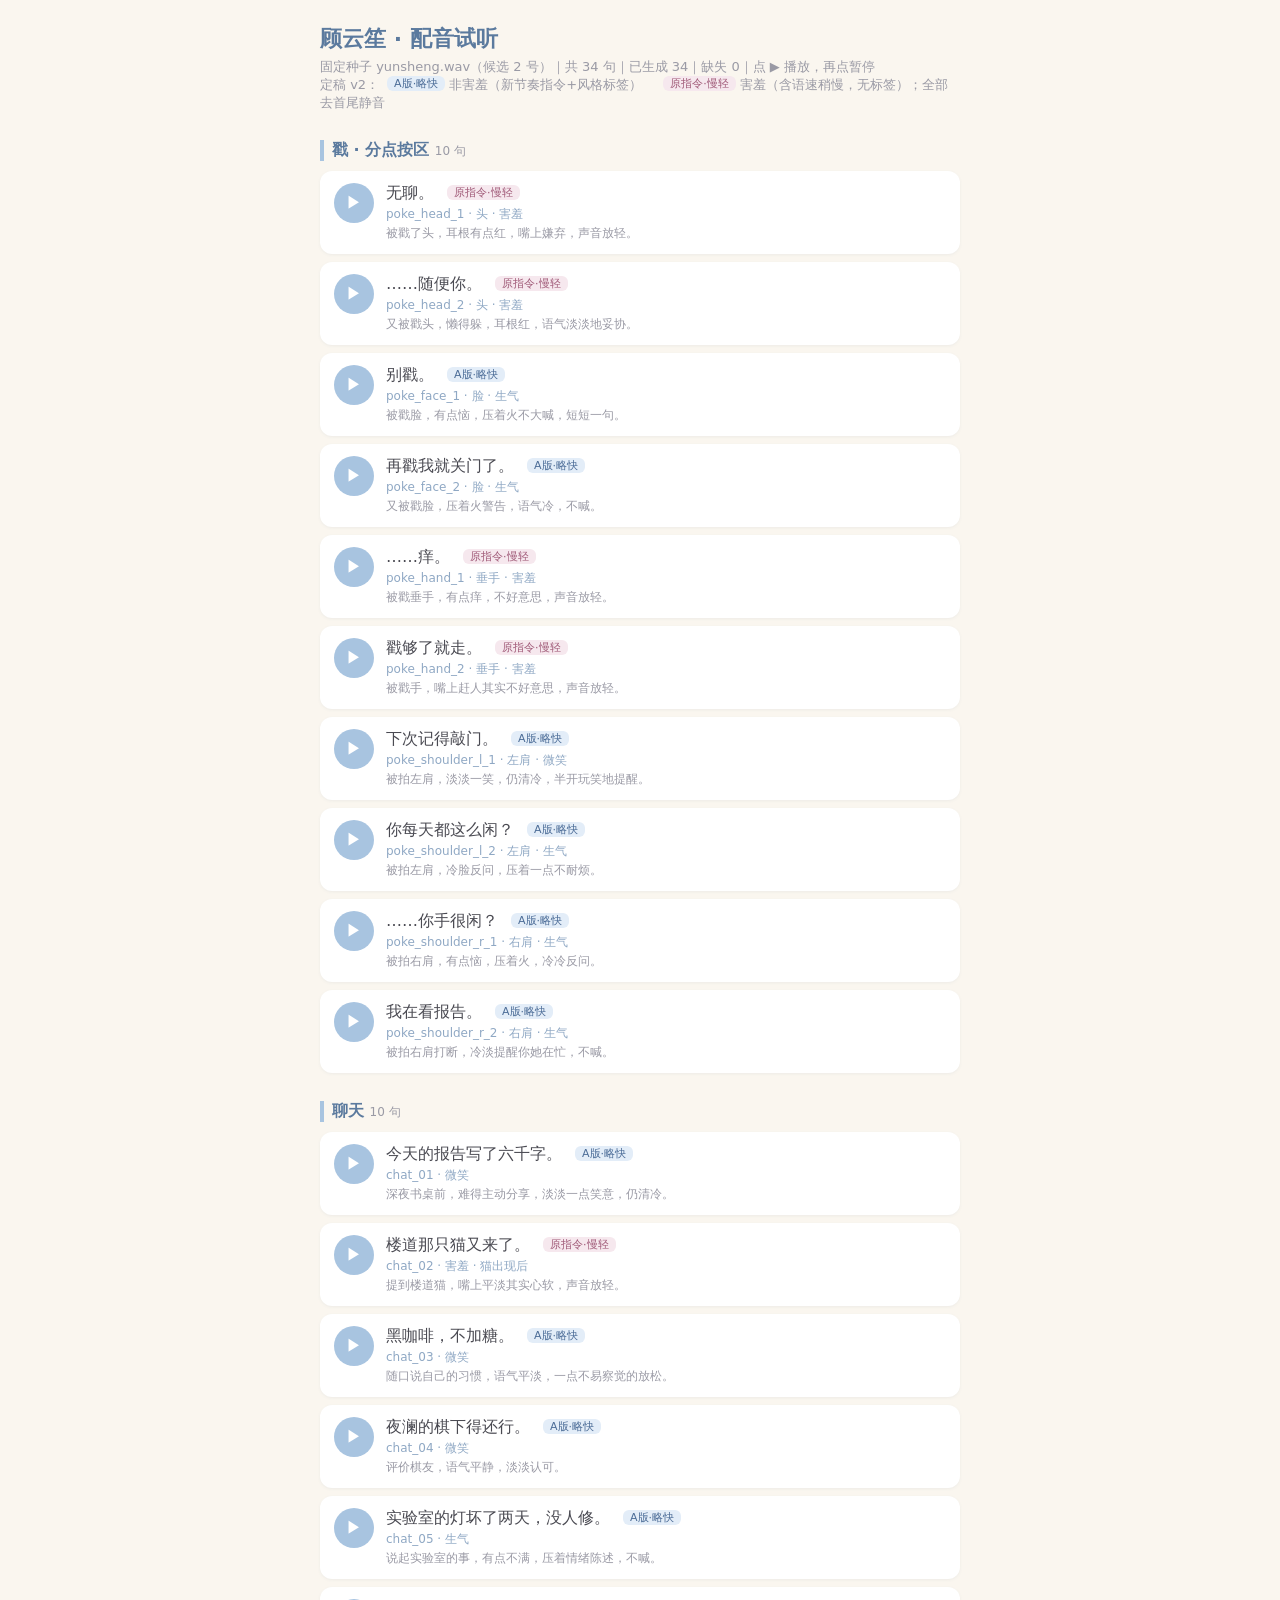
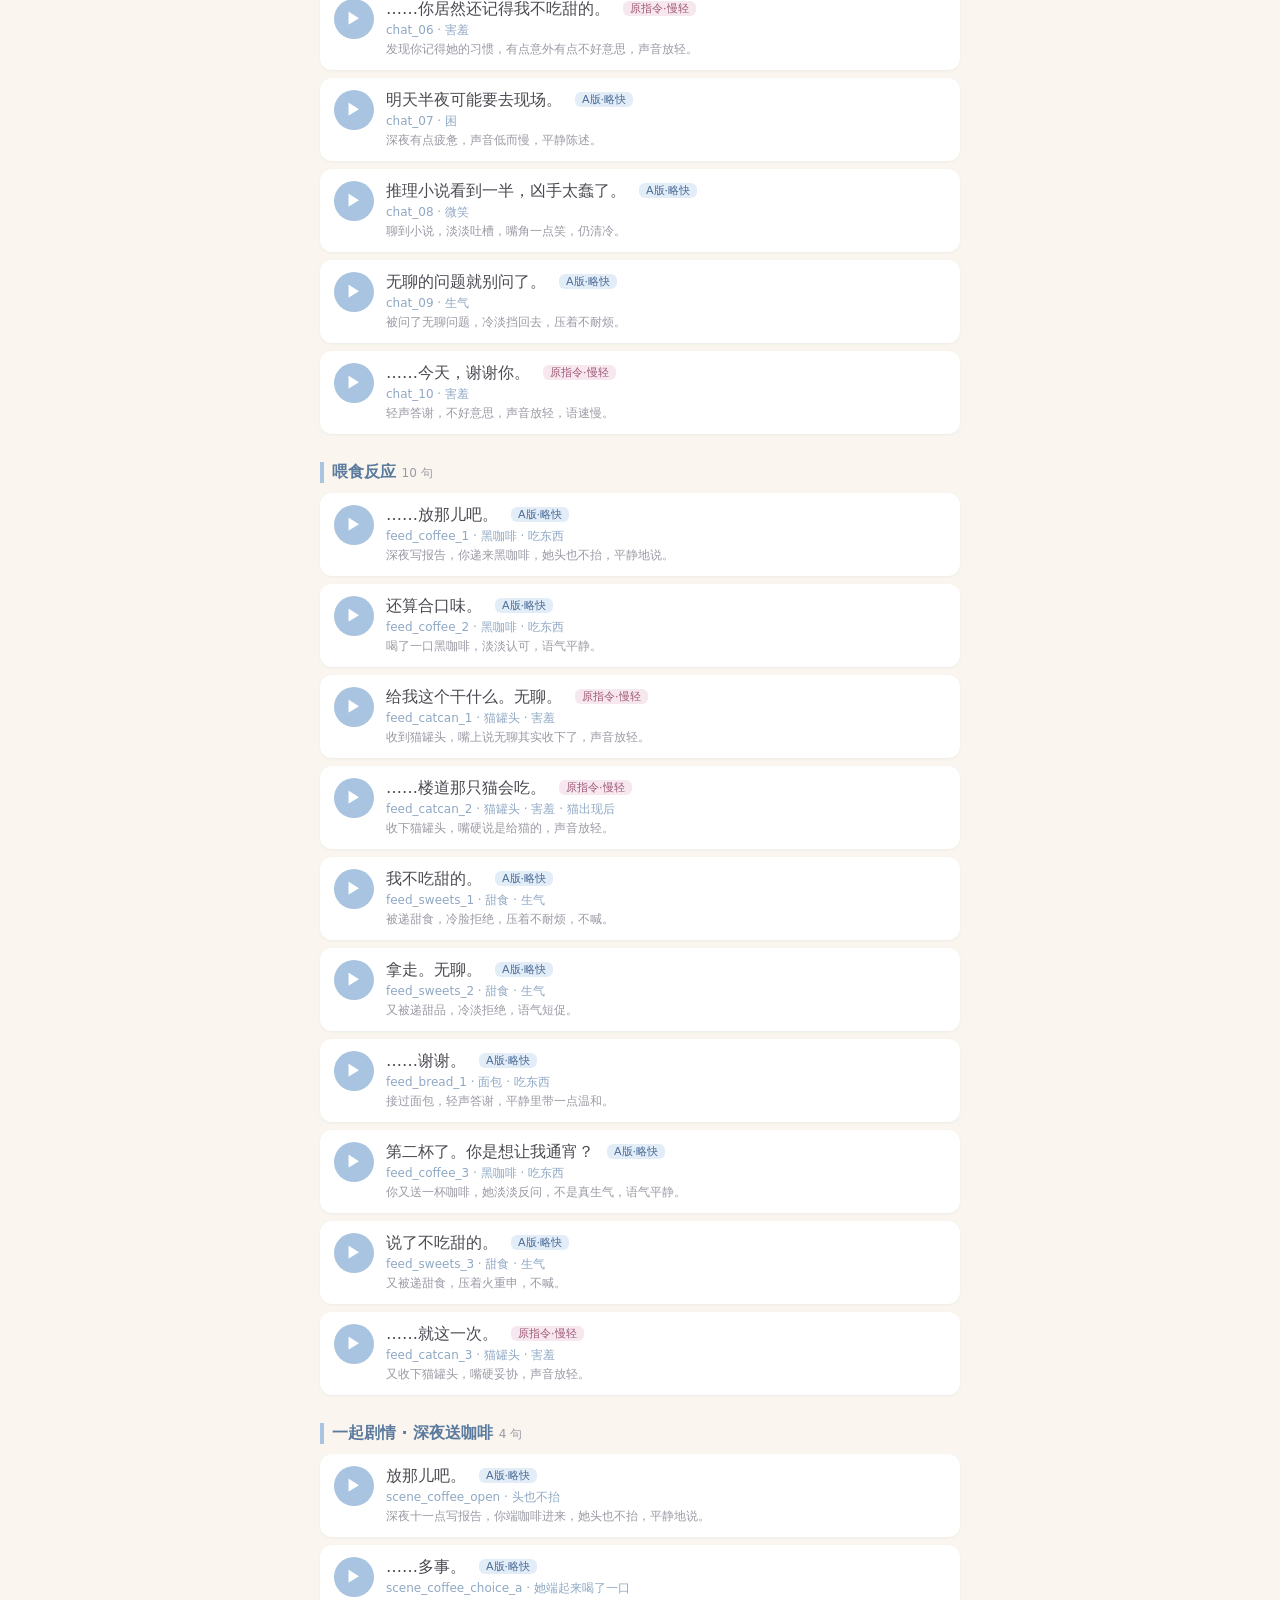
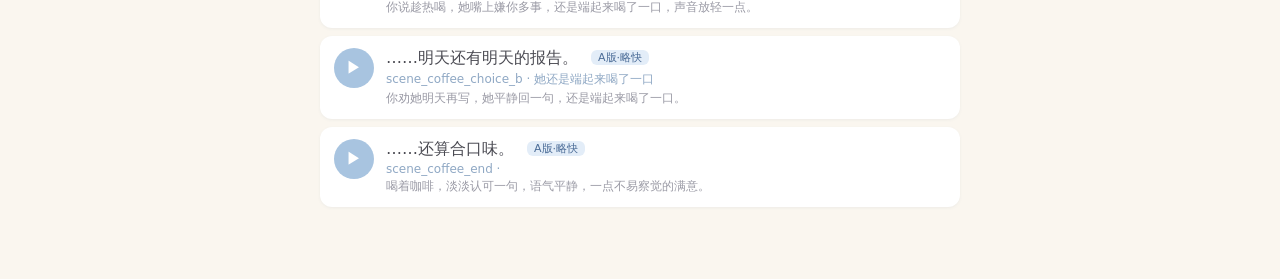
==== assets/voice/yunsheng/listen.html @ 85fd4c9e "fix: 云笙配音按 qi 定稿全量重配（节奏调整，旧版作废） 非害羞 24 句用 A 版设置（正常略偏快+风格标签+去省略号）， 害羞 10 句用原指令（语速稍慢、无标签、去句首省略号）。 全部 f" ====
<!DOCTYPE html>
<html lang="zh-CN">
<head>
<meta charset="utf-8">
<meta name="viewport" content="width=device-width, initial-scale=1">
<title>顾云笙 · 配音试听</title>
<style>
  body { margin: 0; padding: 24px 16px 64px; background: #faf6ef; color: #4a4a52;
         font-family: system-ui, "PingFang SC", "Microsoft YaHei", sans-serif; }
  main { max-width: 640px; margin: 0 auto; }
  h1 { font-size: 22px; color: #5b7a9e; margin: 0 0 4px; }
  .meta { font-size: 13px; color: #9a9aa5; margin: 0 0 20px; }
  h2 { font-size: 16px; color: #5b7a9e; margin: 28px 0 10px; border-left: 4px solid #a8c4e0; padding-left: 8px; }
  .count { font-size: 12px; color: #9a9aa5; font-weight: normal; }
  .row { display: flex; gap: 12px; align-items: flex-start; background: #fff; border-radius: 12px;
         padding: 12px 14px; margin-bottom: 8px; box-shadow: 0 1px 3px rgba(90,110,140,.08); }
  .row.missing { opacity: .55; }
  .play { flex: none; width: 40px; height: 40px; border-radius: 50%; border: none; cursor: pointer;
          background: #a8c4e0; color: #fff; font-size: 16px; line-height: 1; }
  .play:hover { background: #8fb1d4; }
  .play:disabled { background: #ccc; cursor: not-allowed; }
  .play.playing { background: #5b7a9e; }
  .text { font-size: 16px; }
  .sub { font-size: 12px; color: #8fa8c4; margin-top: 2px; }
  .scene { font-size: 12px; color: #9a9aa5; margin-top: 2px; }
  .gone { font-size: 12px; color: #d98ca0; margin-left: 8px; }
  .style { font-size: 11px; border-radius: 6px; padding: 1px 7px; margin-left: 8px; vertical-align: 2px; }
  .style-A { background: #e3edf8; color: #4a6b96; }
  .style-orig { background: #f6e8ee; color: #a05a78; }
</style>
</head>
<body>
<main>
<h1>顾云笙 · 配音试听</h1>
<p class="meta">固定种子 yunsheng.wav（候选 2 号）｜共 34 句｜已生成 34｜缺失 0｜点 ▶ 播放，再点暂停<br>
定稿 v2：<span class="style style-A">A版·略快</span> 非害羞（新节奏指令+风格标签）　<span class="style style-orig">原指令·慢轻</span> 害羞（含语速稍慢，无标签）；全部去首尾静音</p>
<h2>戳 · 分点按区 <span class="count">10 句</span></h2>
<div class="row"><button class="play">▶</button><div class="body"><div class="text">无聊。 <span class="style style-orig">原指令·慢轻</span></div><div class="sub">poke_head_1 · 头 · 害羞</div><div class="scene">被戳了头，耳根有点红，嘴上嫌弃，声音放轻。</div></div><audio preload="none" src="poke_head_1.mp3"></audio></div>
<div class="row"><button class="play">▶</button><div class="body"><div class="text">……随便你。 <span class="style style-orig">原指令·慢轻</span></div><div class="sub">poke_head_2 · 头 · 害羞</div><div class="scene">又被戳头，懒得躲，耳根红，语气淡淡地妥协。</div></div><audio preload="none" src="poke_head_2.mp3"></audio></div>
<div class="row"><button class="play">▶</button><div class="body"><div class="text">别戳。 <span class="style style-A">A版·略快</span></div><div class="sub">poke_face_1 · 脸 · 生气</div><div class="scene">被戳脸，有点恼，压着火不大喊，短短一句。</div></div><audio preload="none" src="poke_face_1.mp3"></audio></div>
<div class="row"><button class="play">▶</button><div class="body"><div class="text">再戳我就关门了。 <span class="style style-A">A版·略快</span></div><div class="sub">poke_face_2 · 脸 · 生气</div><div class="scene">又被戳脸，压着火警告，语气冷，不喊。</div></div><audio preload="none" src="poke_face_2.mp3"></audio></div>
<div class="row"><button class="play">▶</button><div class="body"><div class="text">……痒。 <span class="style style-orig">原指令·慢轻</span></div><div class="sub">poke_hand_1 · 垂手 · 害羞</div><div class="scene">被戳垂手，有点痒，不好意思，声音放轻。</div></div><audio preload="none" src="poke_hand_1.mp3"></audio></div>
<div class="row"><button class="play">▶</button><div class="body"><div class="text">戳够了就走。 <span class="style style-orig">原指令·慢轻</span></div><div class="sub">poke_hand_2 · 垂手 · 害羞</div><div class="scene">被戳手，嘴上赶人其实不好意思，声音放轻。</div></div><audio preload="none" src="poke_hand_2.mp3"></audio></div>
<div class="row"><button class="play">▶</button><div class="body"><div class="text">下次记得敲门。 <span class="style style-A">A版·略快</span></div><div class="sub">poke_shoulder_l_1 · 左肩 · 微笑</div><div class="scene">被拍左肩，淡淡一笑，仍清冷，半开玩笑地提醒。</div></div><audio preload="none" src="poke_shoulder_l_1.mp3"></audio></div>
<div class="row"><button class="play">▶</button><div class="body"><div class="text">你每天都这么闲？ <span class="style style-A">A版·略快</span></div><div class="sub">poke_shoulder_l_2 · 左肩 · 生气</div><div class="scene">被拍左肩，冷脸反问，压着一点不耐烦。</div></div><audio preload="none" src="poke_shoulder_l_2.mp3"></audio></div>
<div class="row"><button class="play">▶</button><div class="body"><div class="text">……你手很闲？ <span class="style style-A">A版·略快</span></div><div class="sub">poke_shoulder_r_1 · 右肩 · 生气</div><div class="scene">被拍右肩，有点恼，压着火，冷冷反问。</div></div><audio preload="none" src="poke_shoulder_r_1.mp3"></audio></div>
<div class="row"><button class="play">▶</button><div class="body"><div class="text">我在看报告。 <span class="style style-A">A版·略快</span></div><div class="sub">poke_shoulder_r_2 · 右肩 · 生气</div><div class="scene">被拍右肩打断，冷淡提醒你她在忙，不喊。</div></div><audio preload="none" src="poke_shoulder_r_2.mp3"></audio></div>
<h2>聊天 <span class="count">10 句</span></h2>
<div class="row"><button class="play">▶</button><div class="body"><div class="text">今天的报告写了六千字。 <span class="style style-A">A版·略快</span></div><div class="sub">chat_01 · 微笑</div><div class="scene">深夜书桌前，难得主动分享，淡淡一点笑意，仍清冷。</div></div><audio preload="none" src="chat_01.mp3"></audio></div>
<div class="row"><button class="play">▶</button><div class="body"><div class="text">楼道那只猫又来了。 <span class="style style-orig">原指令·慢轻</span></div><div class="sub">chat_02 · 害羞 · 猫出现后</div><div class="scene">提到楼道猫，嘴上平淡其实心软，声音放轻。</div></div><audio preload="none" src="chat_02.mp3"></audio></div>
<div class="row"><button class="play">▶</button><div class="body"><div class="text">黑咖啡，不加糖。 <span class="style style-A">A版·略快</span></div><div class="sub">chat_03 · 微笑</div><div class="scene">随口说自己的习惯，语气平淡，一点不易察觉的放松。</div></div><audio preload="none" src="chat_03.mp3"></audio></div>
<div class="row"><button class="play">▶</button><div class="body"><div class="text">夜澜的棋下得还行。 <span class="style style-A">A版·略快</span></div><div class="sub">chat_04 · 微笑</div><div class="scene">评价棋友，语气平静，淡淡认可。</div></div><audio preload="none" src="chat_04.mp3"></audio></div>
<div class="row"><button class="play">▶</button><div class="body"><div class="text">实验室的灯坏了两天，没人修。 <span class="style style-A">A版·略快</span></div><div class="sub">chat_05 · 生气</div><div class="scene">说起实验室的事，有点不满，压着情绪陈述，不喊。</div></div><audio preload="none" src="chat_05.mp3"></audio></div>
<div class="row"><button class="play">▶</button><div class="body"><div class="text">……你居然还记得我不吃甜的。 <span class="style style-orig">原指令·慢轻</span></div><div class="sub">chat_06 · 害羞</div><div class="scene">发现你记得她的习惯，有点意外有点不好意思，声音放轻。</div></div><audio preload="none" src="chat_06.mp3"></audio></div>
<div class="row"><button class="play">▶</button><div class="body"><div class="text">明天半夜可能要去现场。 <span class="style style-A">A版·略快</span></div><div class="sub">chat_07 · 困</div><div class="scene">深夜有点疲惫，声音低而慢，平静陈述。</div></div><audio preload="none" src="chat_07.mp3"></audio></div>
<div class="row"><button class="play">▶</button><div class="body"><div class="text">推理小说看到一半，凶手太蠢了。 <span class="style style-A">A版·略快</span></div><div class="sub">chat_08 · 微笑</div><div class="scene">聊到小说，淡淡吐槽，嘴角一点笑，仍清冷。</div></div><audio preload="none" src="chat_08.mp3"></audio></div>
<div class="row"><button class="play">▶</button><div class="body"><div class="text">无聊的问题就别问了。 <span class="style style-A">A版·略快</span></div><div class="sub">chat_09 · 生气</div><div class="scene">被问了无聊问题，冷淡挡回去，压着不耐烦。</div></div><audio preload="none" src="chat_09.mp3"></audio></div>
<div class="row"><button class="play">▶</button><div class="body"><div class="text">……今天，谢谢你。 <span class="style style-orig">原指令·慢轻</span></div><div class="sub">chat_10 · 害羞</div><div class="scene">轻声答谢，不好意思，声音放轻，语速慢。</div></div><audio preload="none" src="chat_10.mp3"></audio></div>
<h2>喂食反应 <span class="count">10 句</span></h2>
<div class="row"><button class="play">▶</button><div class="body"><div class="text">……放那儿吧。 <span class="style style-A">A版·略快</span></div><div class="sub">feed_coffee_1 · 黑咖啡 · 吃东西</div><div class="scene">深夜写报告，你递来黑咖啡，她头也不抬，平静地说。</div></div><audio preload="none" src="feed_coffee_1.mp3"></audio></div>
<div class="row"><button class="play">▶</button><div class="body"><div class="text">还算合口味。 <span class="style style-A">A版·略快</span></div><div class="sub">feed_coffee_2 · 黑咖啡 · 吃东西</div><div class="scene">喝了一口黑咖啡，淡淡认可，语气平静。</div></div><audio preload="none" src="feed_coffee_2.mp3"></audio></div>
<div class="row"><button class="play">▶</button><div class="body"><div class="text">给我这个干什么。无聊。 <span class="style style-orig">原指令·慢轻</span></div><div class="sub">feed_catcan_1 · 猫罐头 · 害羞</div><div class="scene">收到猫罐头，嘴上说无聊其实收下了，声音放轻。</div></div><audio preload="none" src="feed_catcan_1.mp3"></audio></div>
<div class="row"><button class="play">▶</button><div class="body"><div class="text">……楼道那只猫会吃。 <span class="style style-orig">原指令·慢轻</span></div><div class="sub">feed_catcan_2 · 猫罐头 · 害羞 · 猫出现后</div><div class="scene">收下猫罐头，嘴硬说是给猫的，声音放轻。</div></div><audio preload="none" src="feed_catcan_2.mp3"></audio></div>
<div class="row"><button class="play">▶</button><div class="body"><div class="text">我不吃甜的。 <span class="style style-A">A版·略快</span></div><div class="sub">feed_sweets_1 · 甜食 · 生气</div><div class="scene">被递甜食，冷脸拒绝，压着不耐烦，不喊。</div></div><audio preload="none" src="feed_sweets_1.mp3"></audio></div>
<div class="row"><button class="play">▶</button><div class="body"><div class="text">拿走。无聊。 <span class="style style-A">A版·略快</span></div><div class="sub">feed_sweets_2 · 甜食 · 生气</div><div class="scene">又被递甜品，冷淡拒绝，语气短促。</div></div><audio preload="none" src="feed_sweets_2.mp3"></audio></div>
<div class="row"><button class="play">▶</button><div class="body"><div class="text">……谢谢。 <span class="style style-A">A版·略快</span></div><div class="sub">feed_bread_1 · 面包 · 吃东西</div><div class="scene">接过面包，轻声答谢，平静里带一点温和。</div></div><audio preload="none" src="feed_bread_1.mp3"></audio></div>
<div class="row"><button class="play">▶</button><div class="body"><div class="text">第二杯了。你是想让我通宵？ <span class="style style-A">A版·略快</span></div><div class="sub">feed_coffee_3 · 黑咖啡 · 吃东西</div><div class="scene">你又送一杯咖啡，她淡淡反问，不是真生气，语气平静。</div></div><audio preload="none" src="feed_coffee_3.mp3"></audio></div>
<div class="row"><button class="play">▶</button><div class="body"><div class="text">说了不吃甜的。 <span class="style style-A">A版·略快</span></div><div class="sub">feed_sweets_3 · 甜食 · 生气</div><div class="scene">又被递甜食，压着火重申，不喊。</div></div><audio preload="none" src="feed_sweets_3.mp3"></audio></div>
<div class="row"><button class="play">▶</button><div class="body"><div class="text">……就这一次。 <span class="style style-orig">原指令·慢轻</span></div><div class="sub">feed_catcan_3 · 猫罐头 · 害羞</div><div class="scene">又收下猫罐头，嘴硬妥协，声音放轻。</div></div><audio preload="none" src="feed_catcan_3.mp3"></audio></div>
<h2>一起剧情 · 深夜送咖啡 <span class="count">4 句</span></h2>
<div class="row"><button class="play">▶</button><div class="body"><div class="text">放那儿吧。 <span class="style style-A">A版·略快</span></div><div class="sub">scene_coffee_open · 头也不抬</div><div class="scene">深夜十一点写报告，你端咖啡进来，她头也不抬，平静地说。</div></div><audio preload="none" src="scene_coffee_open.mp3"></audio></div>
<div class="row"><button class="play">▶</button><div class="body"><div class="text">……多事。 <span class="style style-A">A版·略快</span></div><div class="sub">scene_coffee_choice_a · 她端起来喝了一口</div><div class="scene">你说趁热喝，她嘴上嫌你多事，还是端起来喝了一口，声音放轻一点。</div></div><audio preload="none" src="scene_coffee_choice_a.mp3"></audio></div>
<div class="row"><button class="play">▶</button><div class="body"><div class="text">……明天还有明天的报告。 <span class="style style-A">A版·略快</span></div><div class="sub">scene_coffee_choice_b · 她还是端起来喝了一口</div><div class="scene">你劝她明天再写，她平静回一句，还是端起来喝了一口。</div></div><audio preload="none" src="scene_coffee_choice_b.mp3"></audio></div>
<div class="row"><button class="play">▶</button><div class="body"><div class="text">……还算合口味。 <span class="style style-A">A版·略快</span></div><div class="sub">scene_coffee_end · </div><div class="scene">喝着咖啡，淡淡认可一句，语气平静，一点不易察觉的满意。</div></div><audio preload="none" src="scene_coffee_end.mp3"></audio></div>
</main>
<script>
let current = null;
document.querySelectorAll('.row').forEach(function (row) {
  const btn = row.querySelector('.play');
  const audio = row.querySelector('audio');
  if (!audio) return;
  btn.addEventListener('click', function () {
    if (current && current !== audio) { current.pause(); current.currentTime = 0; }
    if (audio.paused) { audio.play(); current = audio; } else { audio.pause(); }
  });
  audio.addEventListener('play', function () { btn.textContent = '⏸'; btn.classList.add('playing'); });
  audio.addEventListener('pause', function () { btn.textContent = '▶'; btn.classList.remove('playing'); });
  audio.addEventListener('ended', function () { btn.textContent = '▶'; btn.classList.remove('playing'); current = null; });
});
</script>
</body>
</html>
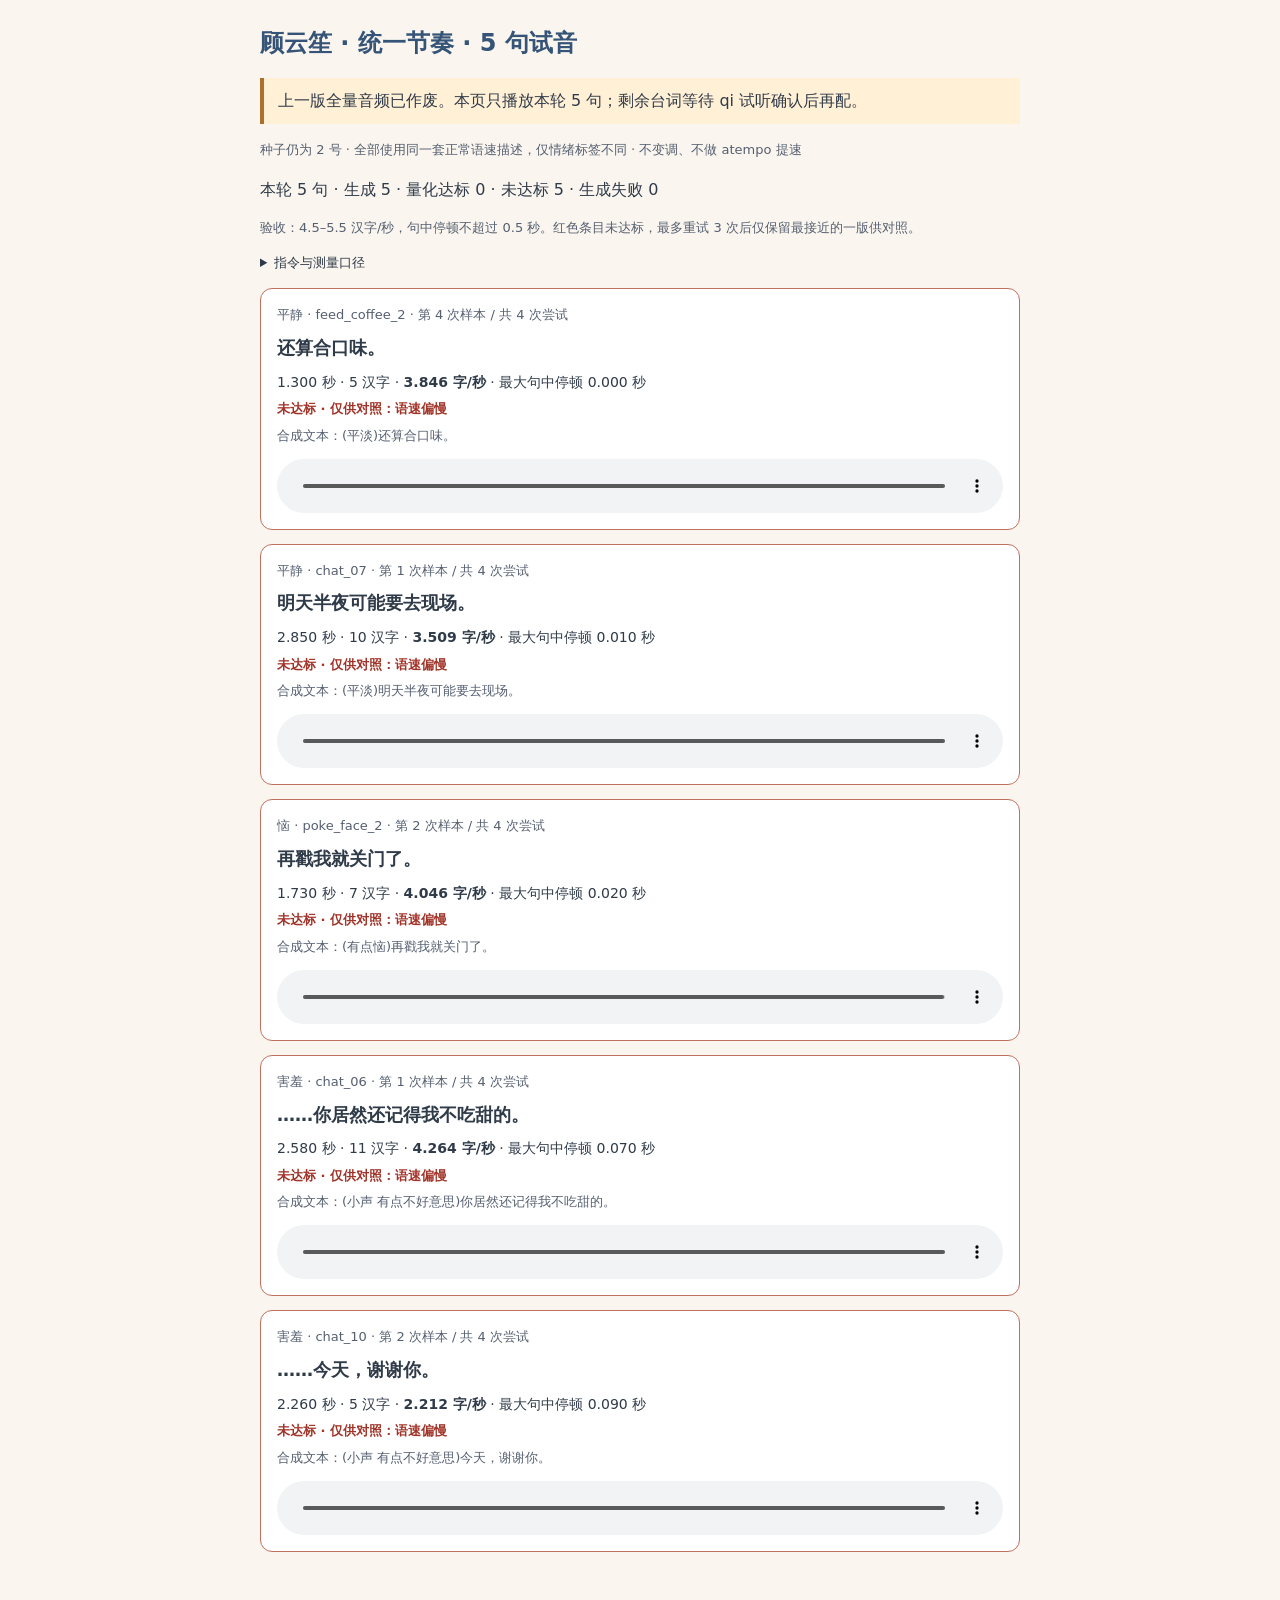
==== commit 25a94d2b: "test: 云笙统一节奏五句试音及未达标记录 统一正常语速指令完成五句试音，每句首次生成加三次重试后仍未达到语速范围，保留样本、测量记录与试听页供 qi 判断；未做 atempo 提速，暂不继续全配。" ====
--- a/assets/voice/yunsheng/listen.html
+++ b/assets/voice/yunsheng/listen.html
@@ -3,89 +3,56 @@
 <head>
 <meta charset="utf-8">
 <meta name="viewport" content="width=device-width, initial-scale=1">
-<title>顾云笙 · 配音试听</title>
+<title>顾云笙 · 统一节奏 · 5 句试音</title>
 <style>
-  body { margin: 0; padding: 24px 16px 64px; background: #faf6ef; color: #4a4a52;
-         font-family: system-ui, "PingFang SC", "Microsoft YaHei", sans-serif; }
-  main { max-width: 640px; margin: 0 auto; }
-  h1 { font-size: 22px; color: #5b7a9e; margin: 0 0 4px; }
-  .meta { font-size: 13px; color: #9a9aa5; margin: 0 0 20px; }
-  h2 { font-size: 16px; color: #5b7a9e; margin: 28px 0 10px; border-left: 4px solid #a8c4e0; padding-left: 8px; }
-  .count { font-size: 12px; color: #9a9aa5; font-weight: normal; }
-  .row { display: flex; gap: 12px; align-items: flex-start; background: #fff; border-radius: 12px;
-         padding: 12px 14px; margin-bottom: 8px; box-shadow: 0 1px 3px rgba(90,110,140,.08); }
-  .row.missing { opacity: .55; }
-  .play { flex: none; width: 40px; height: 40px; border-radius: 50%; border: none; cursor: pointer;
-          background: #a8c4e0; color: #fff; font-size: 16px; line-height: 1; }
-  .play:hover { background: #8fb1d4; }
-  .play:disabled { background: #ccc; cursor: not-allowed; }
-  .play.playing { background: #5b7a9e; }
-  .text { font-size: 16px; }
-  .sub { font-size: 12px; color: #8fa8c4; margin-top: 2px; }
-  .scene { font-size: 12px; color: #9a9aa5; margin-top: 2px; }
-  .gone { font-size: 12px; color: #d98ca0; margin-left: 8px; }
-  .style { font-size: 11px; border-radius: 6px; padding: 1px 7px; margin-left: 8px; vertical-align: 2px; }
-  .style-A { background: #e3edf8; color: #4a6b96; }
-  .style-orig { background: #f6e8ee; color: #a05a78; }
+  * { box-sizing: border-box; }
+  body { margin: 0; padding: 24px 16px 48px; background: #faf6ef; color: #303b49;
+         font-family: system-ui, "Microsoft YaHei", sans-serif; line-height: 1.6; }
+  main { max-width: 760px; margin: 0 auto; }
+  h1 { font-size: 24px; color: #365477; margin: 0 0 8px; }
+  h2 { font-size: 18px; margin: 8px 0; }
+  .meta, .sub { font-size: 13px; color: #555f70; overflow-wrap: anywhere; }
+  .notice { background: #fff0d6; border-left: 4px solid #ac702c; padding: 10px 14px; }
+  .row { background: white; border: 1px solid #d5dbe3; border-radius: 12px; padding: 16px; margin: 14px 0; }
+  .metrics { margin: 6px 0; font-size: 14px; font-variant-numeric: tabular-nums; }
+  .state { font-size: 13px; font-weight: 600; margin: 6px 0; }
+  .passed .state { color: #246545; }
+  .failed .state, .audio-error { color: #a13429; }
+  .failed { border-color: #bf7060; }
+  audio { width: 100%; display: block; margin-top: 12px; }
+  .audio-error:empty { display: none; }
+  details { font-size: 13px; margin: 14px 0; }
+  summary { cursor: pointer; }
+  :focus-visible { outline: 3px solid #4d76a1; outline-offset: 3px; }
 </style>
 </head>
 <body>
 <main>
-<h1>顾云笙 · 配音试听</h1>
-<p class="meta">固定种子 yunsheng.wav（候选 2 号）｜共 34 句｜已生成 34｜缺失 0｜点 ▶ 播放，再点暂停<br>
-定稿 v2：<span class="style style-A">A版·略快</span> 非害羞（新节奏指令+风格标签）　<span class="style style-orig">原指令·慢轻</span> 害羞（含语速稍慢，无标签）；全部去首尾静音</p>
-<h2>戳 · 分点按区 <span class="count">10 句</span></h2>
-<div class="row"><button class="play">▶</button><div class="body"><div class="text">无聊。 <span class="style style-orig">原指令·慢轻</span></div><div class="sub">poke_head_1 · 头 · 害羞</div><div class="scene">被戳了头，耳根有点红，嘴上嫌弃，声音放轻。</div></div><audio preload="none" src="poke_head_1.mp3"></audio></div>
-<div class="row"><button class="play">▶</button><div class="body"><div class="text">……随便你。 <span class="style style-orig">原指令·慢轻</span></div><div class="sub">poke_head_2 · 头 · 害羞</div><div class="scene">又被戳头，懒得躲，耳根红，语气淡淡地妥协。</div></div><audio preload="none" src="poke_head_2.mp3"></audio></div>
-<div class="row"><button class="play">▶</button><div class="body"><div class="text">别戳。 <span class="style style-A">A版·略快</span></div><div class="sub">poke_face_1 · 脸 · 生气</div><div class="scene">被戳脸，有点恼，压着火不大喊，短短一句。</div></div><audio preload="none" src="poke_face_1.mp3"></audio></div>
-<div class="row"><button class="play">▶</button><div class="body"><div class="text">再戳我就关门了。 <span class="style style-A">A版·略快</span></div><div class="sub">poke_face_2 · 脸 · 生气</div><div class="scene">又被戳脸，压着火警告，语气冷，不喊。</div></div><audio preload="none" src="poke_face_2.mp3"></audio></div>
-<div class="row"><button class="play">▶</button><div class="body"><div class="text">……痒。 <span class="style style-orig">原指令·慢轻</span></div><div class="sub">poke_hand_1 · 垂手 · 害羞</div><div class="scene">被戳垂手，有点痒，不好意思，声音放轻。</div></div><audio preload="none" src="poke_hand_1.mp3"></audio></div>
-<div class="row"><button class="play">▶</button><div class="body"><div class="text">戳够了就走。 <span class="style style-orig">原指令·慢轻</span></div><div class="sub">poke_hand_2 · 垂手 · 害羞</div><div class="scene">被戳手，嘴上赶人其实不好意思，声音放轻。</div></div><audio preload="none" src="poke_hand_2.mp3"></audio></div>
-<div class="row"><button class="play">▶</button><div class="body"><div class="text">下次记得敲门。 <span class="style style-A">A版·略快</span></div><div class="sub">poke_shoulder_l_1 · 左肩 · 微笑</div><div class="scene">被拍左肩，淡淡一笑，仍清冷，半开玩笑地提醒。</div></div><audio preload="none" src="poke_shoulder_l_1.mp3"></audio></div>
-<div class="row"><button class="play">▶</button><div class="body"><div class="text">你每天都这么闲？ <span class="style style-A">A版·略快</span></div><div class="sub">poke_shoulder_l_2 · 左肩 · 生气</div><div class="scene">被拍左肩，冷脸反问，压着一点不耐烦。</div></div><audio preload="none" src="poke_shoulder_l_2.mp3"></audio></div>
-<div class="row"><button class="play">▶</button><div class="body"><div class="text">……你手很闲？ <span class="style style-A">A版·略快</span></div><div class="sub">poke_shoulder_r_1 · 右肩 · 生气</div><div class="scene">被拍右肩，有点恼，压着火，冷冷反问。</div></div><audio preload="none" src="poke_shoulder_r_1.mp3"></audio></div>
-<div class="row"><button class="play">▶</button><div class="body"><div class="text">我在看报告。 <span class="style style-A">A版·略快</span></div><div class="sub">poke_shoulder_r_2 · 右肩 · 生气</div><div class="scene">被拍右肩打断，冷淡提醒你她在忙，不喊。</div></div><audio preload="none" src="poke_shoulder_r_2.mp3"></audio></div>
-<h2>聊天 <span class="count">10 句</span></h2>
-<div class="row"><button class="play">▶</button><div class="body"><div class="text">今天的报告写了六千字。 <span class="style style-A">A版·略快</span></div><div class="sub">chat_01 · 微笑</div><div class="scene">深夜书桌前，难得主动分享，淡淡一点笑意，仍清冷。</div></div><audio preload="none" src="chat_01.mp3"></audio></div>
-<div class="row"><button class="play">▶</button><div class="body"><div class="text">楼道那只猫又来了。 <span class="style style-orig">原指令·慢轻</span></div><div class="sub">chat_02 · 害羞 · 猫出现后</div><div class="scene">提到楼道猫，嘴上平淡其实心软，声音放轻。</div></div><audio preload="none" src="chat_02.mp3"></audio></div>
-<div class="row"><button class="play">▶</button><div class="body"><div class="text">黑咖啡，不加糖。 <span class="style style-A">A版·略快</span></div><div class="sub">chat_03 · 微笑</div><div class="scene">随口说自己的习惯，语气平淡，一点不易察觉的放松。</div></div><audio preload="none" src="chat_03.mp3"></audio></div>
-<div class="row"><button class="play">▶</button><div class="body"><div class="text">夜澜的棋下得还行。 <span class="style style-A">A版·略快</span></div><div class="sub">chat_04 · 微笑</div><div class="scene">评价棋友，语气平静，淡淡认可。</div></div><audio preload="none" src="chat_04.mp3"></audio></div>
-<div class="row"><button class="play">▶</button><div class="body"><div class="text">实验室的灯坏了两天，没人修。 <span class="style style-A">A版·略快</span></div><div class="sub">chat_05 · 生气</div><div class="scene">说起实验室的事，有点不满，压着情绪陈述，不喊。</div></div><audio preload="none" src="chat_05.mp3"></audio></div>
-<div class="row"><button class="play">▶</button><div class="body"><div class="text">……你居然还记得我不吃甜的。 <span class="style style-orig">原指令·慢轻</span></div><div class="sub">chat_06 · 害羞</div><div class="scene">发现你记得她的习惯，有点意外有点不好意思，声音放轻。</div></div><audio preload="none" src="chat_06.mp3"></audio></div>
-<div class="row"><button class="play">▶</button><div class="body"><div class="text">明天半夜可能要去现场。 <span class="style style-A">A版·略快</span></div><div class="sub">chat_07 · 困</div><div class="scene">深夜有点疲惫，声音低而慢，平静陈述。</div></div><audio preload="none" src="chat_07.mp3"></audio></div>
-<div class="row"><button class="play">▶</button><div class="body"><div class="text">推理小说看到一半，凶手太蠢了。 <span class="style style-A">A版·略快</span></div><div class="sub">chat_08 · 微笑</div><div class="scene">聊到小说，淡淡吐槽，嘴角一点笑，仍清冷。</div></div><audio preload="none" src="chat_08.mp3"></audio></div>
-<div class="row"><button class="play">▶</button><div class="body"><div class="text">无聊的问题就别问了。 <span class="style style-A">A版·略快</span></div><div class="sub">chat_09 · 生气</div><div class="scene">被问了无聊问题，冷淡挡回去，压着不耐烦。</div></div><audio preload="none" src="chat_09.mp3"></audio></div>
-<div class="row"><button class="play">▶</button><div class="body"><div class="text">……今天，谢谢你。 <span class="style style-orig">原指令·慢轻</span></div><div class="sub">chat_10 · 害羞</div><div class="scene">轻声答谢，不好意思，声音放轻，语速慢。</div></div><audio preload="none" src="chat_10.mp3"></audio></div>
-<h2>喂食反应 <span class="count">10 句</span></h2>
-<div class="row"><button class="play">▶</button><div class="body"><div class="text">……放那儿吧。 <span class="style style-A">A版·略快</span></div><div class="sub">feed_coffee_1 · 黑咖啡 · 吃东西</div><div class="scene">深夜写报告，你递来黑咖啡，她头也不抬，平静地说。</div></div><audio preload="none" src="feed_coffee_1.mp3"></audio></div>
-<div class="row"><button class="play">▶</button><div class="body"><div class="text">还算合口味。 <span class="style style-A">A版·略快</span></div><div class="sub">feed_coffee_2 · 黑咖啡 · 吃东西</div><div class="scene">喝了一口黑咖啡，淡淡认可，语气平静。</div></div><audio preload="none" src="feed_coffee_2.mp3"></audio></div>
-<div class="row"><button class="play">▶</button><div class="body"><div class="text">给我这个干什么。无聊。 <span class="style style-orig">原指令·慢轻</span></div><div class="sub">feed_catcan_1 · 猫罐头 · 害羞</div><div class="scene">收到猫罐头，嘴上说无聊其实收下了，声音放轻。</div></div><audio preload="none" src="feed_catcan_1.mp3"></audio></div>
-<div class="row"><button class="play">▶</button><div class="body"><div class="text">……楼道那只猫会吃。 <span class="style style-orig">原指令·慢轻</span></div><div class="sub">feed_catcan_2 · 猫罐头 · 害羞 · 猫出现后</div><div class="scene">收下猫罐头，嘴硬说是给猫的，声音放轻。</div></div><audio preload="none" src="feed_catcan_2.mp3"></audio></div>
-<div class="row"><button class="play">▶</button><div class="body"><div class="text">我不吃甜的。 <span class="style style-A">A版·略快</span></div><div class="sub">feed_sweets_1 · 甜食 · 生气</div><div class="scene">被递甜食，冷脸拒绝，压着不耐烦，不喊。</div></div><audio preload="none" src="feed_sweets_1.mp3"></audio></div>
-<div class="row"><button class="play">▶</button><div class="body"><div class="text">拿走。无聊。 <span class="style style-A">A版·略快</span></div><div class="sub">feed_sweets_2 · 甜食 · 生气</div><div class="scene">又被递甜品，冷淡拒绝，语气短促。</div></div><audio preload="none" src="feed_sweets_2.mp3"></audio></div>
-<div class="row"><button class="play">▶</button><div class="body"><div class="text">……谢谢。 <span class="style style-A">A版·略快</span></div><div class="sub">feed_bread_1 · 面包 · 吃东西</div><div class="scene">接过面包，轻声答谢，平静里带一点温和。</div></div><audio preload="none" src="feed_bread_1.mp3"></audio></div>
-<div class="row"><button class="play">▶</button><div class="body"><div class="text">第二杯了。你是想让我通宵？ <span class="style style-A">A版·略快</span></div><div class="sub">feed_coffee_3 · 黑咖啡 · 吃东西</div><div class="scene">你又送一杯咖啡，她淡淡反问，不是真生气，语气平静。</div></div><audio preload="none" src="feed_coffee_3.mp3"></audio></div>
-<div class="row"><button class="play">▶</button><div class="body"><div class="text">说了不吃甜的。 <span class="style style-A">A版·略快</span></div><div class="sub">feed_sweets_3 · 甜食 · 生气</div><div class="scene">又被递甜食，压着火重申，不喊。</div></div><audio preload="none" src="feed_sweets_3.mp3"></audio></div>
-<div class="row"><button class="play">▶</button><div class="body"><div class="text">……就这一次。 <span class="style style-orig">原指令·慢轻</span></div><div class="sub">feed_catcan_3 · 猫罐头 · 害羞</div><div class="scene">又收下猫罐头，嘴硬妥协，声音放轻。</div></div><audio preload="none" src="feed_catcan_3.mp3"></audio></div>
-<h2>一起剧情 · 深夜送咖啡 <span class="count">4 句</span></h2>
-<div class="row"><button class="play">▶</button><div class="body"><div class="text">放那儿吧。 <span class="style style-A">A版·略快</span></div><div class="sub">scene_coffee_open · 头也不抬</div><div class="scene">深夜十一点写报告，你端咖啡进来，她头也不抬，平静地说。</div></div><audio preload="none" src="scene_coffee_open.mp3"></audio></div>
-<div class="row"><button class="play">▶</button><div class="body"><div class="text">……多事。 <span class="style style-A">A版·略快</span></div><div class="sub">scene_coffee_choice_a · 她端起来喝了一口</div><div class="scene">你说趁热喝，她嘴上嫌你多事，还是端起来喝了一口，声音放轻一点。</div></div><audio preload="none" src="scene_coffee_choice_a.mp3"></audio></div>
-<div class="row"><button class="play">▶</button><div class="body"><div class="text">……明天还有明天的报告。 <span class="style style-A">A版·略快</span></div><div class="sub">scene_coffee_choice_b · 她还是端起来喝了一口</div><div class="scene">你劝她明天再写，她平静回一句，还是端起来喝了一口。</div></div><audio preload="none" src="scene_coffee_choice_b.mp3"></audio></div>
-<div class="row"><button class="play">▶</button><div class="body"><div class="text">……还算合口味。 <span class="style style-A">A版·略快</span></div><div class="sub">scene_coffee_end · </div><div class="scene">喝着咖啡，淡淡认可一句，语气平静，一点不易察觉的满意。</div></div><audio preload="none" src="scene_coffee_end.mp3"></audio></div>
+<h1>顾云笙 · 统一节奏 · 5 句试音</h1>
+<p class="notice">上一版全量音频已作废。本页只播放本轮 5 句；剩余台词等待 qi 试听确认后再配。</p>
+<p class="meta">种子仍为 2 号 · 全部使用同一套正常语速描述，仅情绪标签不同 · 不变调、不做 atempo 提速</p>
+<p>本轮 5 句 · 生成 5 · 量化达标 0 · 未达标 5 · 生成失败 0</p>
+<p class="meta">验收：4.5–5.5 汉字/秒，句中停顿不超过 0.5 秒。红色条目未达标，最多重试 3 次后仅保留最接近的一版供对照。</p>
+<details><summary>指令与测量口径</summary><p>年轻女研究生，声音清冷、偏低，语气淡淡的。正常语速，像平时跟熟人说话，一句话连着说，不拖音、不一字一顿。标准普通话，声音实，不要气声、气泡音、夹子音、撒娇。</p>
+<p>时长按裁剪后 MP3 解码采样数计算（不含编码填充）；字数只计处理后的汉字，不计标点、括号提示与标签。静音按 −50 dB、10 ms RMS 窗检测；首尾静音各最多保留 0.15 秒，不改句中停顿、不补静音。数值验收不代替听感和发音验收。</p></details>
+<section class="row failed" data-id="feed_coffee_2"><div class="sub">平静 · feed_coffee_2 · 第 4 次样本 / 共 4 次尝试</div><h2>还算合口味。</h2><p class="metrics">1.300 秒 · 5 汉字 · <strong>3.846 字/秒</strong> · 最大句中停顿 0.000 秒</p><p class="state">未达标 · 仅供对照：语速偏慢</p><div class="sub">合成文本：(平淡)还算合口味。</div><audio controls preload="metadata" aria-label="试听 还算合口味。" src="unified_trial/feed_coffee_2.mp3?v=7ee47f235ad2"></audio><p class="audio-error" role="status" aria-live="polite"></p></section>
+<section class="row failed" data-id="chat_07"><div class="sub">平静 · chat_07 · 第 1 次样本 / 共 4 次尝试</div><h2>明天半夜可能要去现场。</h2><p class="metrics">2.850 秒 · 10 汉字 · <strong>3.509 字/秒</strong> · 最大句中停顿 0.010 秒</p><p class="state">未达标 · 仅供对照：语速偏慢</p><div class="sub">合成文本：(平淡)明天半夜可能要去现场。</div><audio controls preload="metadata" aria-label="试听 明天半夜可能要去现场。" src="unified_trial/chat_07.mp3?v=936d685236de"></audio><p class="audio-error" role="status" aria-live="polite"></p></section>
+<section class="row failed" data-id="poke_face_2"><div class="sub">恼 · poke_face_2 · 第 2 次样本 / 共 4 次尝试</div><h2>再戳我就关门了。</h2><p class="metrics">1.730 秒 · 7 汉字 · <strong>4.046 字/秒</strong> · 最大句中停顿 0.020 秒</p><p class="state">未达标 · 仅供对照：语速偏慢</p><div class="sub">合成文本：(有点恼)再戳我就关门了。</div><audio controls preload="metadata" aria-label="试听 再戳我就关门了。" src="unified_trial/poke_face_2.mp3?v=47f51e6b67ca"></audio><p class="audio-error" role="status" aria-live="polite"></p></section>
+<section class="row failed" data-id="chat_06"><div class="sub">害羞 · chat_06 · 第 1 次样本 / 共 4 次尝试</div><h2>……你居然还记得我不吃甜的。</h2><p class="metrics">2.580 秒 · 11 汉字 · <strong>4.264 字/秒</strong> · 最大句中停顿 0.070 秒</p><p class="state">未达标 · 仅供对照：语速偏慢</p><div class="sub">合成文本：(小声 有点不好意思)你居然还记得我不吃甜的。</div><audio controls preload="metadata" aria-label="试听 ……你居然还记得我不吃甜的。" src="unified_trial/chat_06.mp3?v=17a829c76f01"></audio><p class="audio-error" role="status" aria-live="polite"></p></section>
+<section class="row failed" data-id="chat_10"><div class="sub">害羞 · chat_10 · 第 2 次样本 / 共 4 次尝试</div><h2>……今天，谢谢你。</h2><p class="metrics">2.260 秒 · 5 汉字 · <strong>2.212 字/秒</strong> · 最大句中停顿 0.090 秒</p><p class="state">未达标 · 仅供对照：语速偏慢</p><div class="sub">合成文本：(小声 有点不好意思)今天，谢谢你。</div><audio controls preload="metadata" aria-label="试听 ……今天，谢谢你。" src="unified_trial/chat_10.mp3?v=96ad663eb574"></audio><p class="audio-error" role="status" aria-live="polite"></p></section>
 </main>
 <script>
-let current = null;
-document.querySelectorAll('.row').forEach(function (row) {
-  const btn = row.querySelector('.play');
-  const audio = row.querySelector('audio');
-  if (!audio) return;
-  btn.addEventListener('click', function () {
-    if (current && current !== audio) { current.pause(); current.currentTime = 0; }
-    if (audio.paused) { audio.play(); current = audio; } else { audio.pause(); }
+document.querySelectorAll('audio').forEach(function (audio) {
+  const error = audio.closest('.row').querySelector('.audio-error');
+  audio.addEventListener('play', function () {
+    document.querySelectorAll('audio').forEach(function (other) {
+      if (other !== audio) { other.pause(); other.currentTime = 0; }
+    });
+    error.textContent = '';
   });
-  audio.addEventListener('play', function () { btn.textContent = '⏸'; btn.classList.add('playing'); });
-  audio.addEventListener('pause', function () { btn.textContent = '▶'; btn.classList.remove('playing'); });
-  audio.addEventListener('ended', function () { btn.textContent = '▶'; btn.classList.remove('playing'); current = null; });
+  audio.addEventListener('error', function () {
+    error.textContent = '音频加载失败，请确认试听页旁的 unified_trial 文件夹完整后刷新。';
+  });
 });
 </script>
 </body>
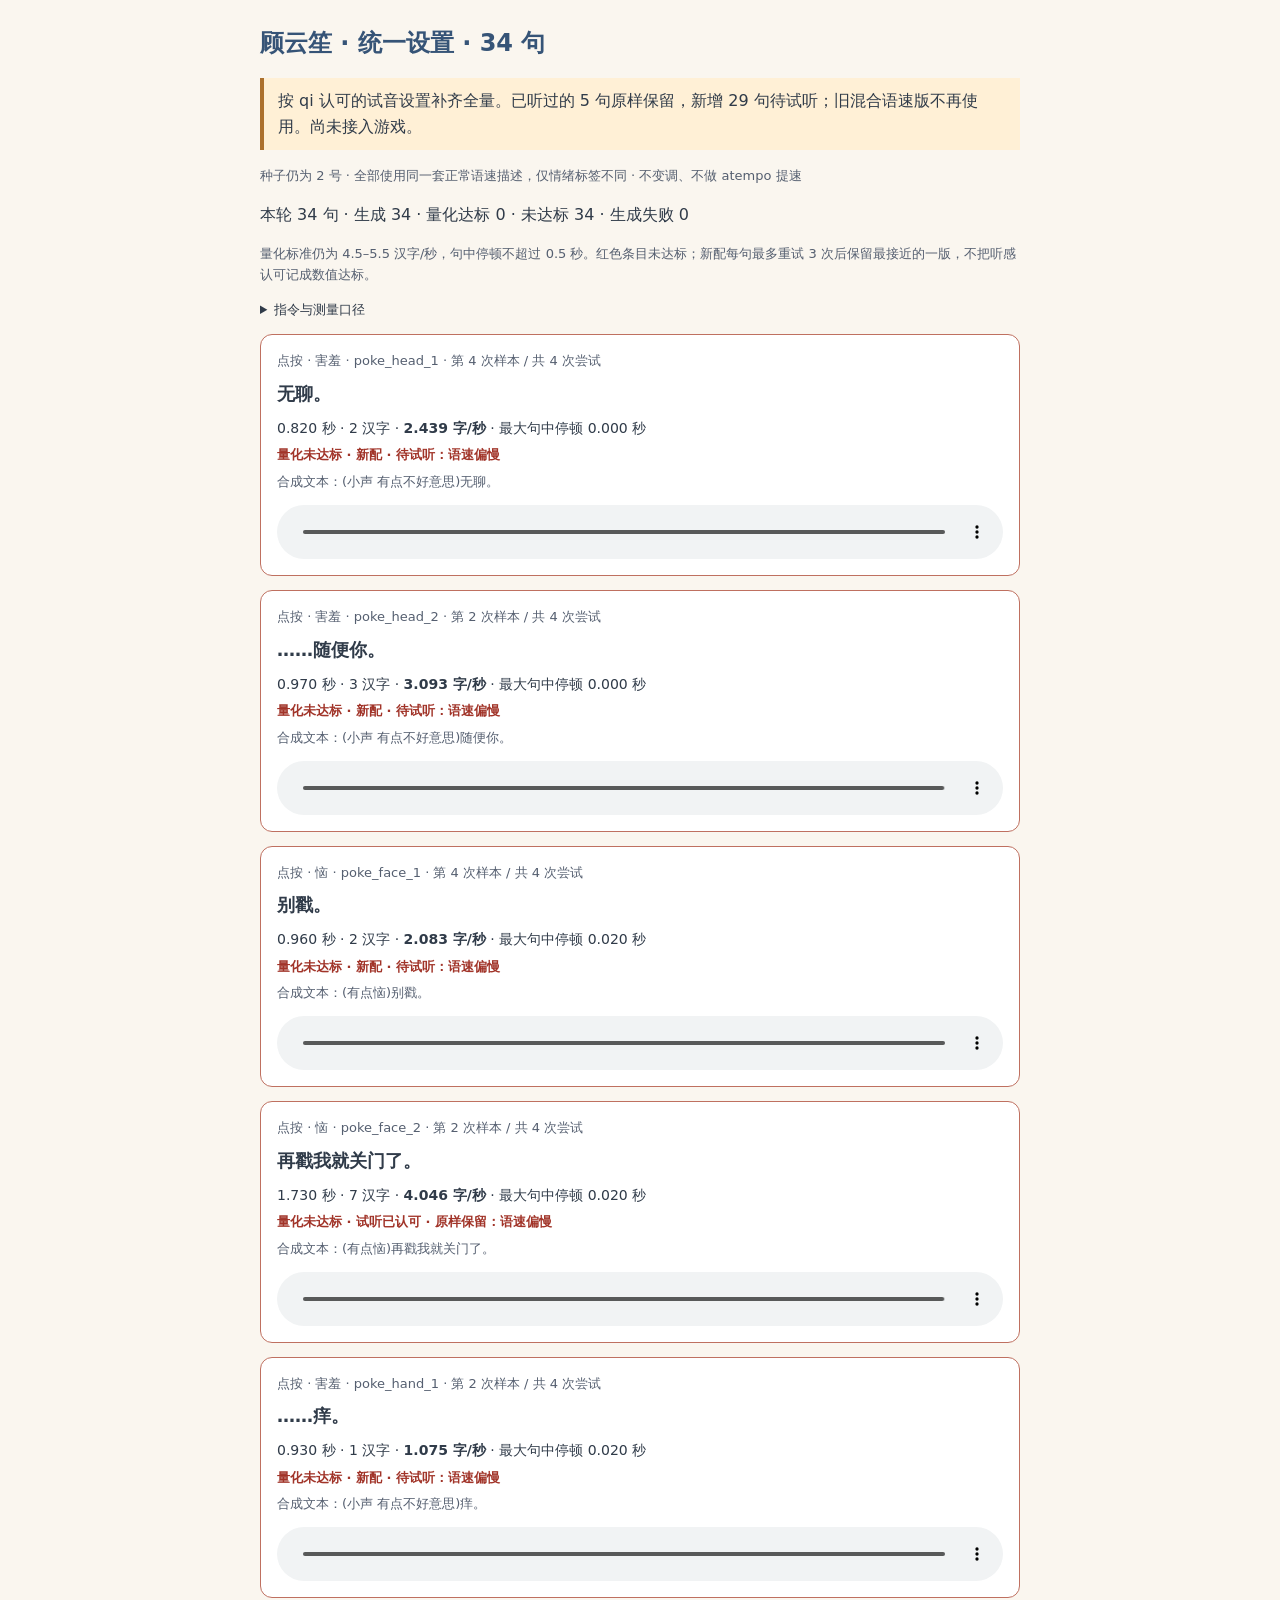
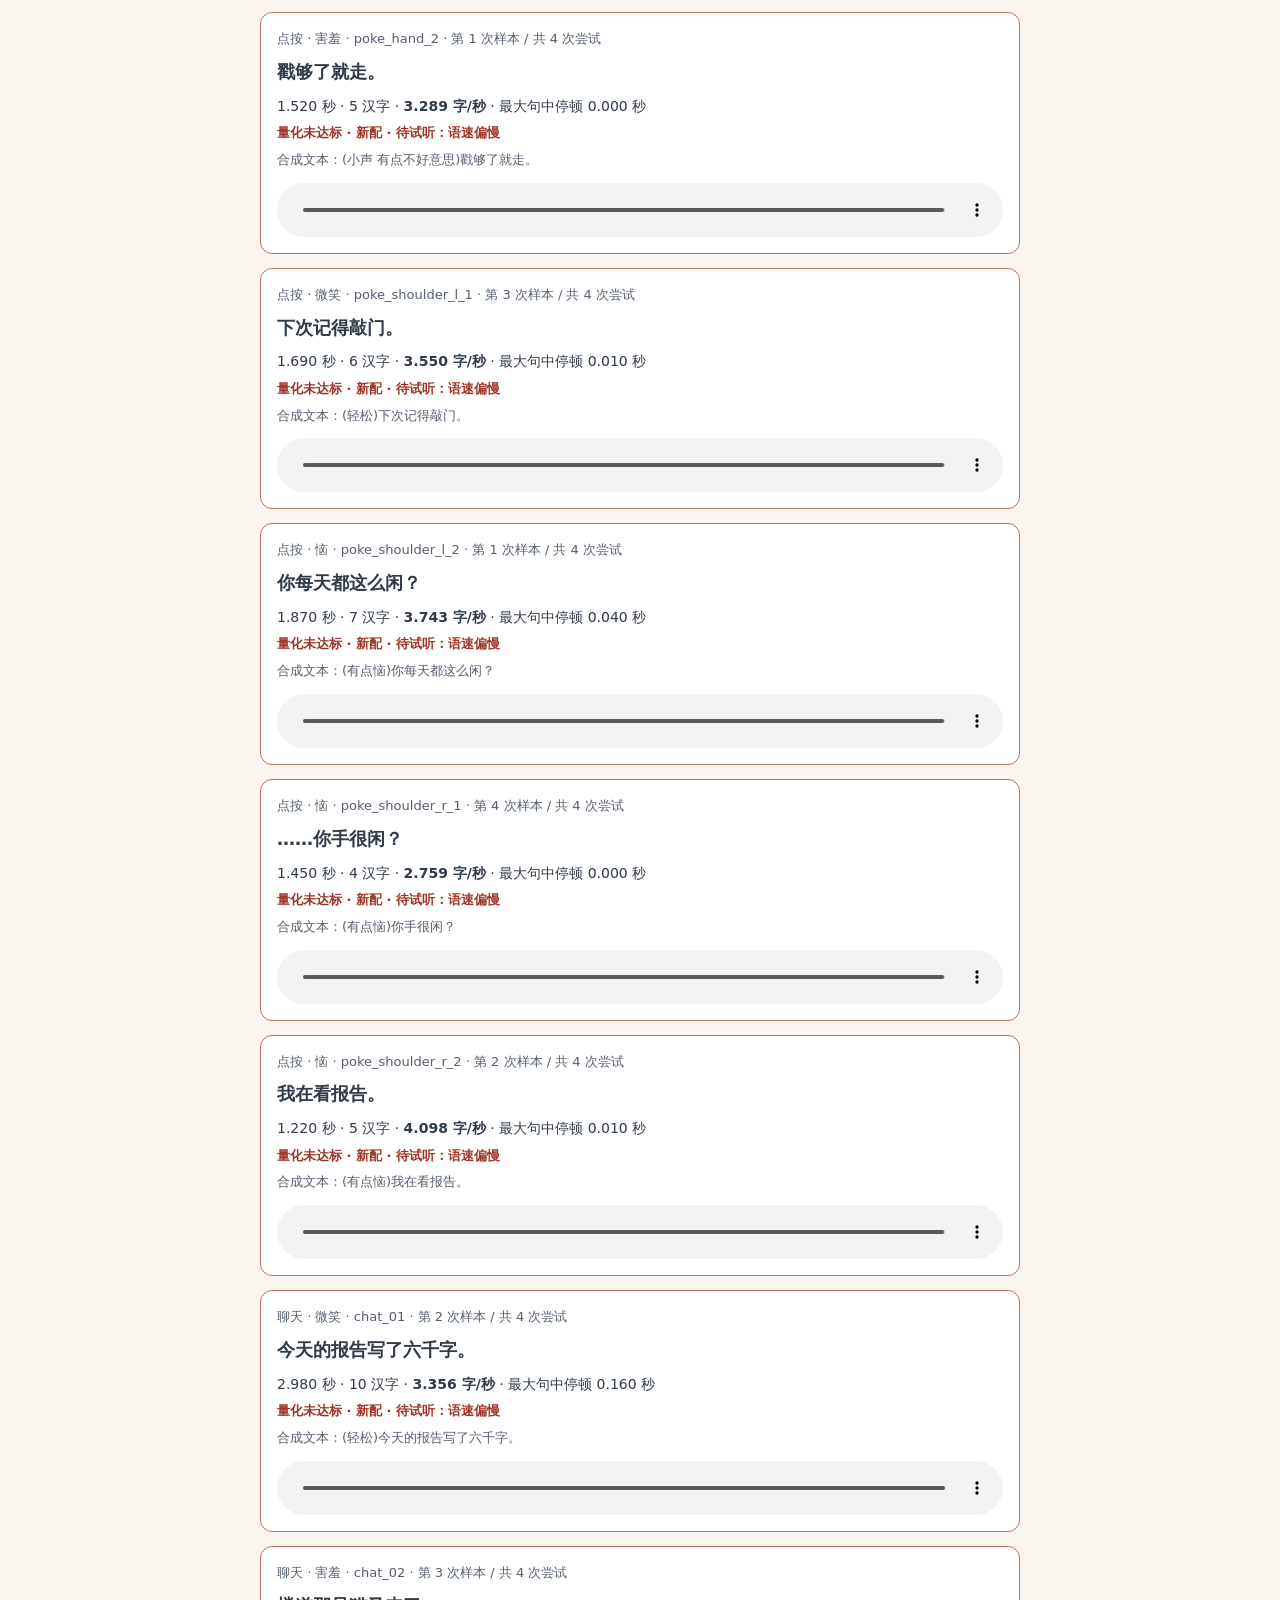
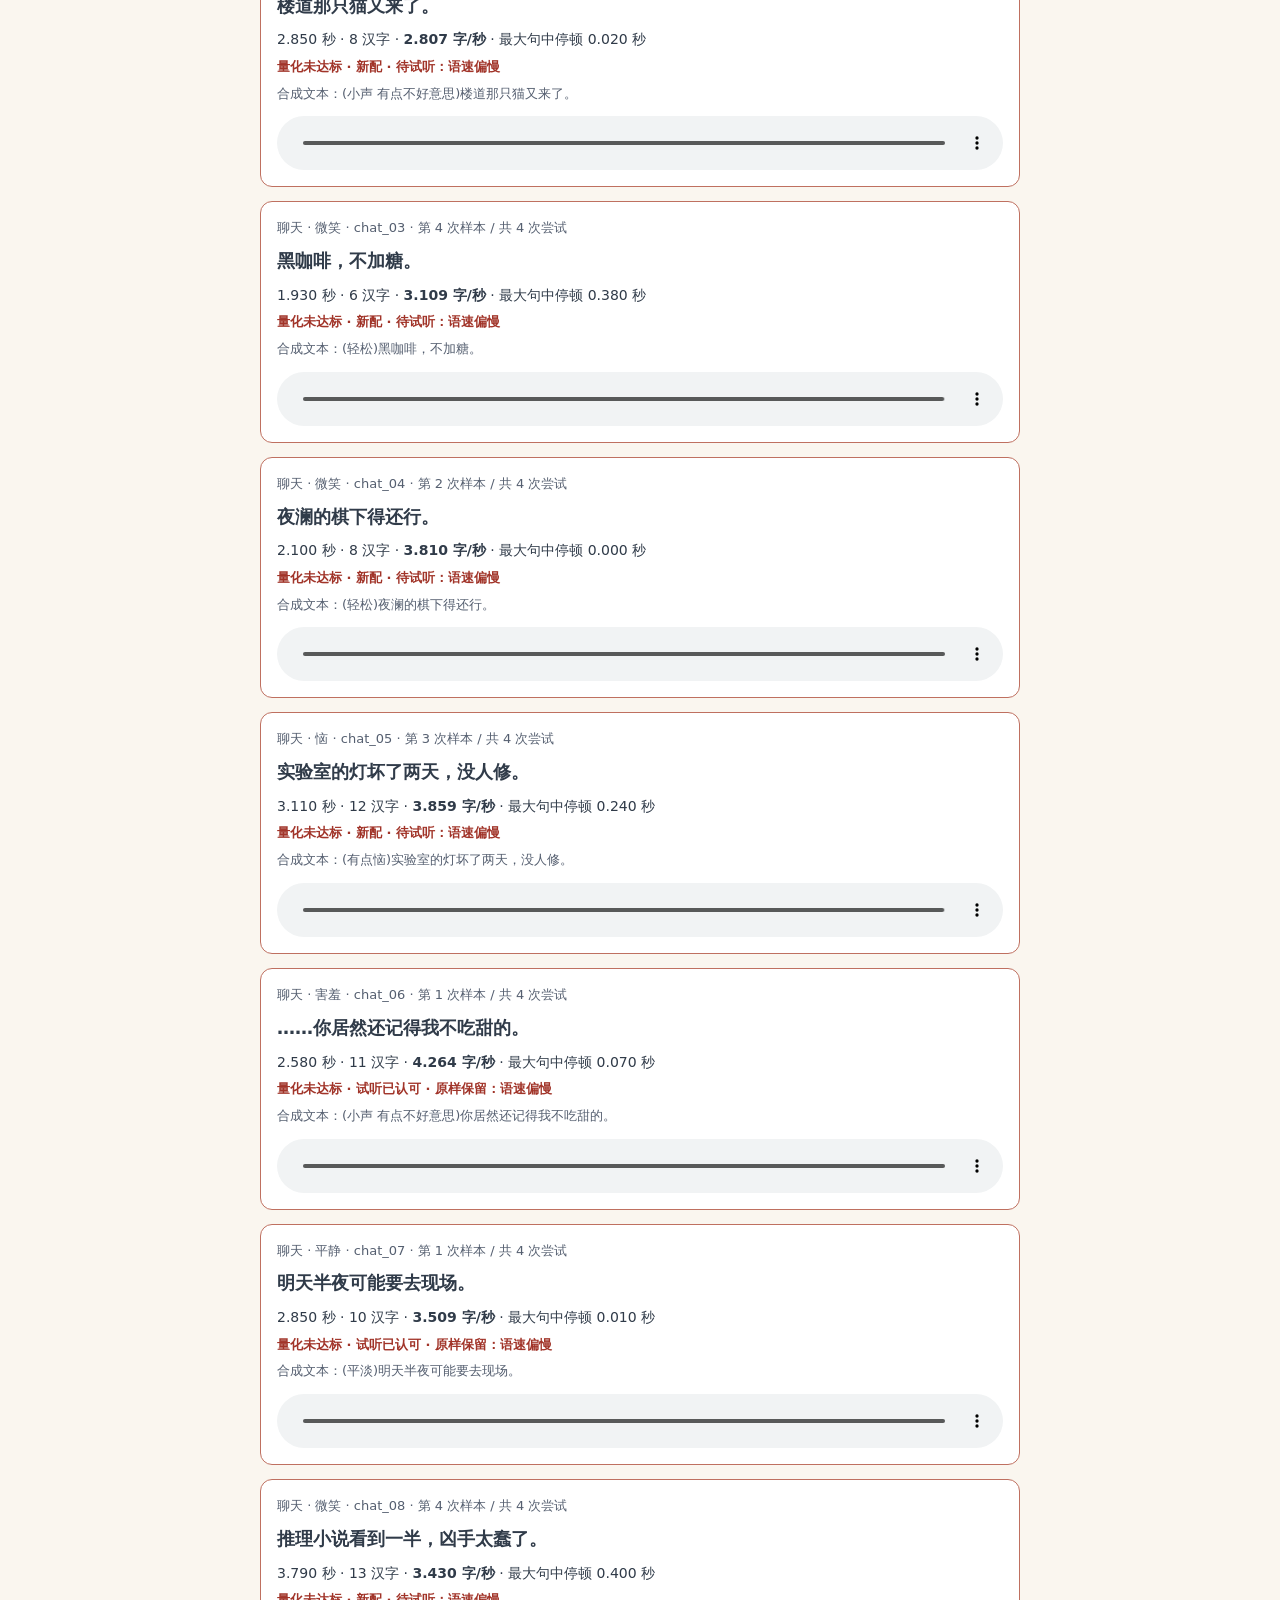
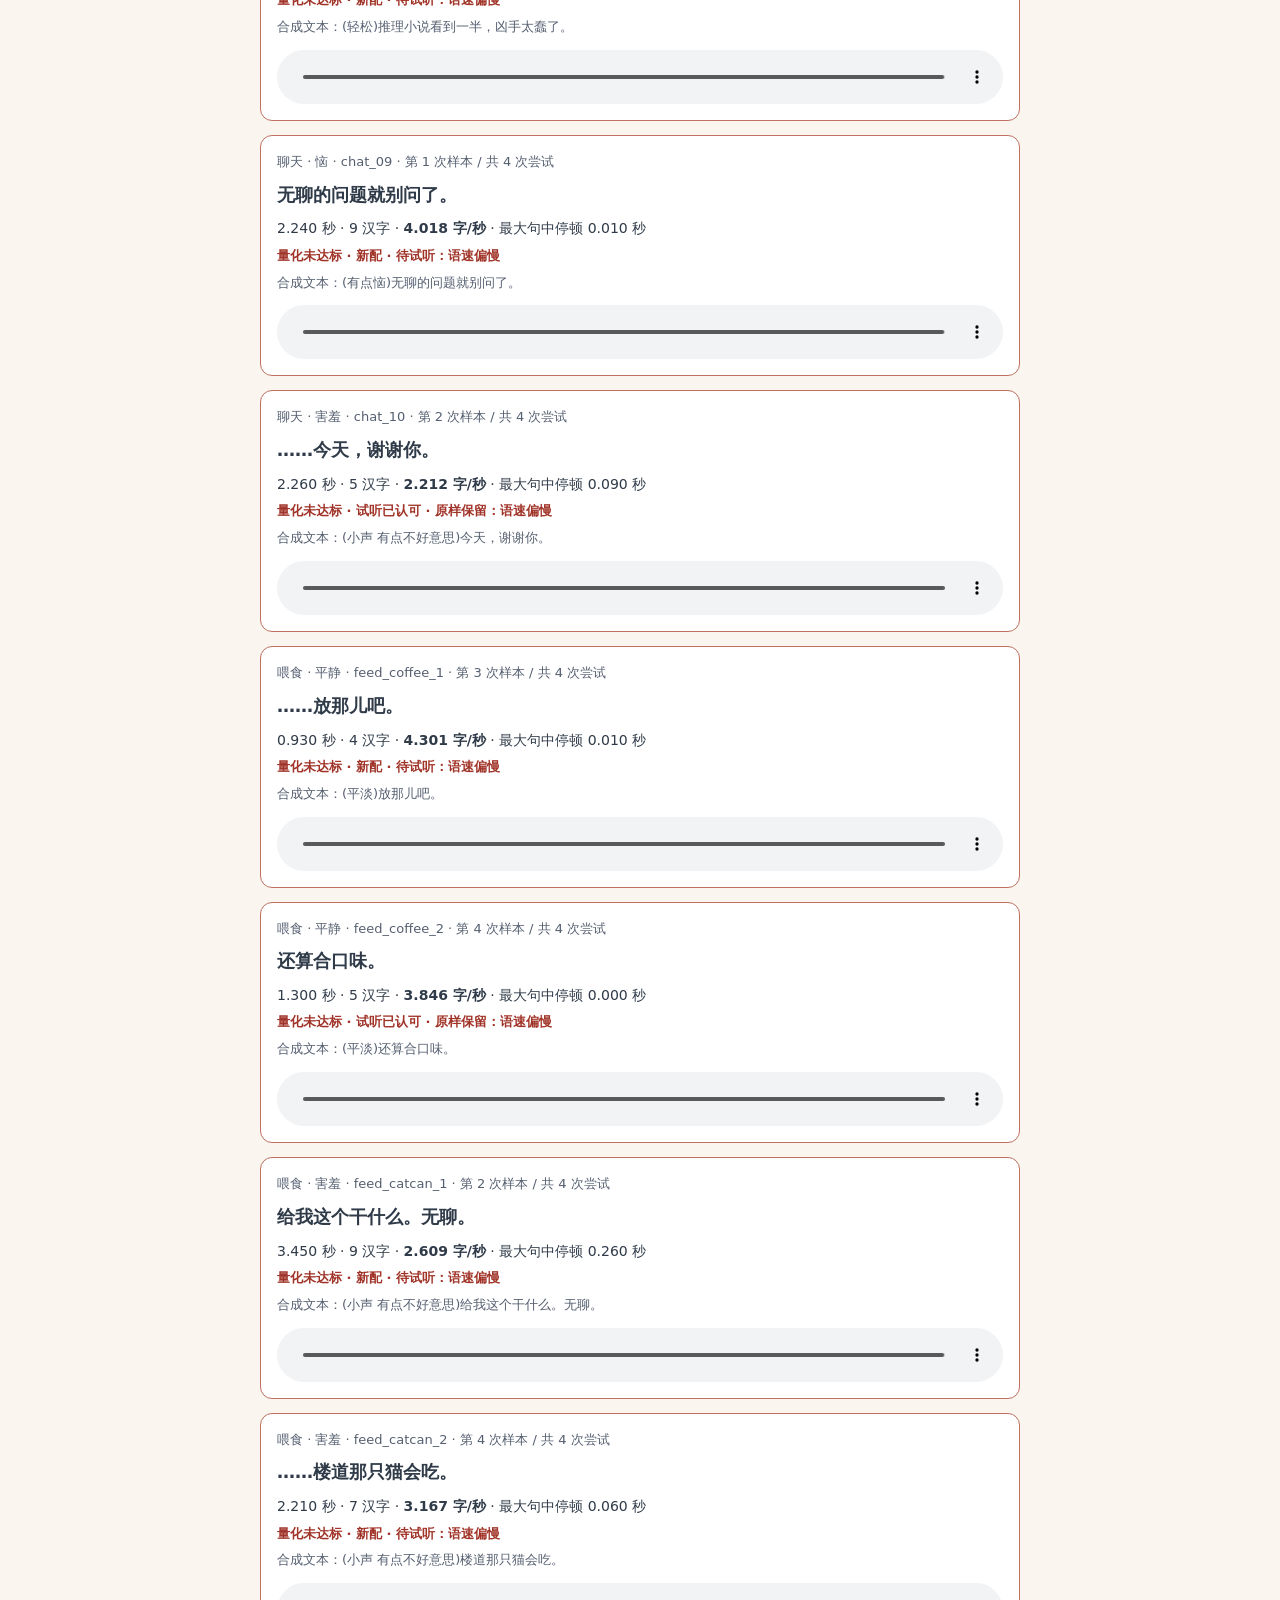
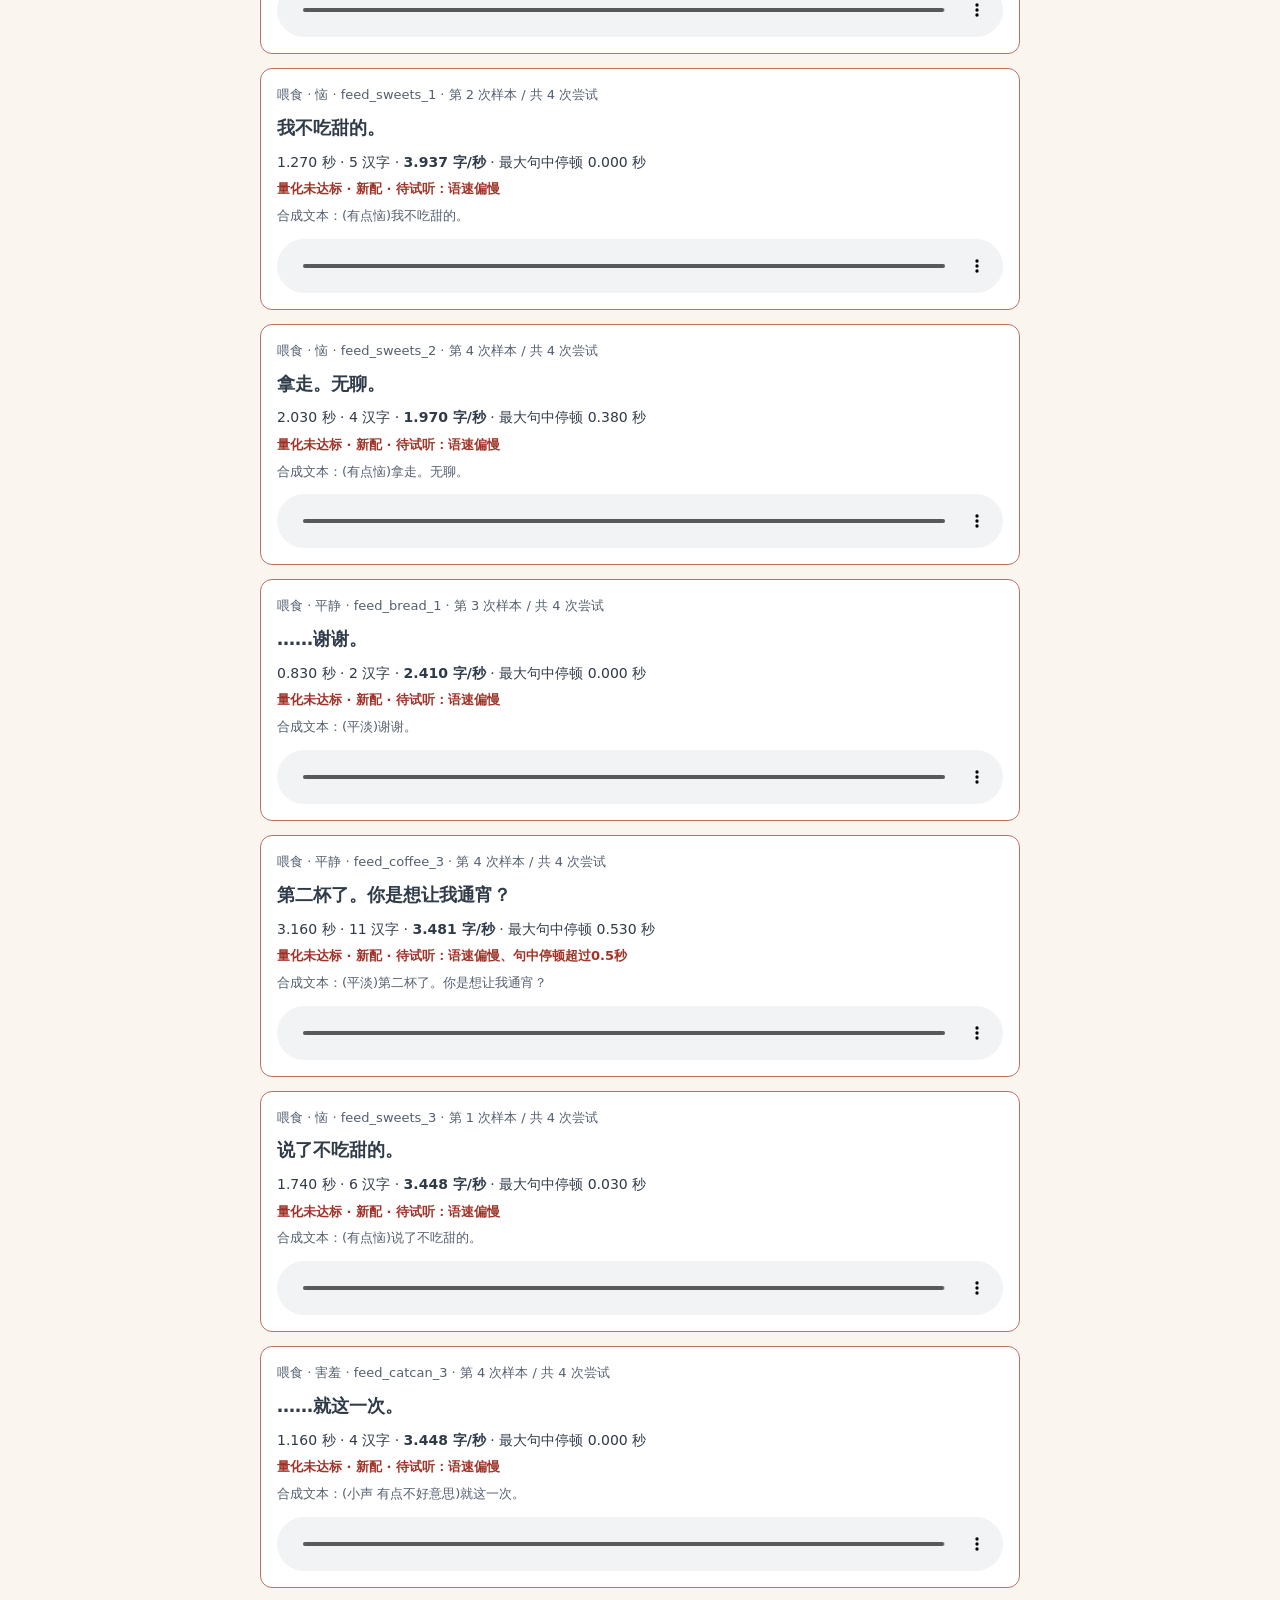
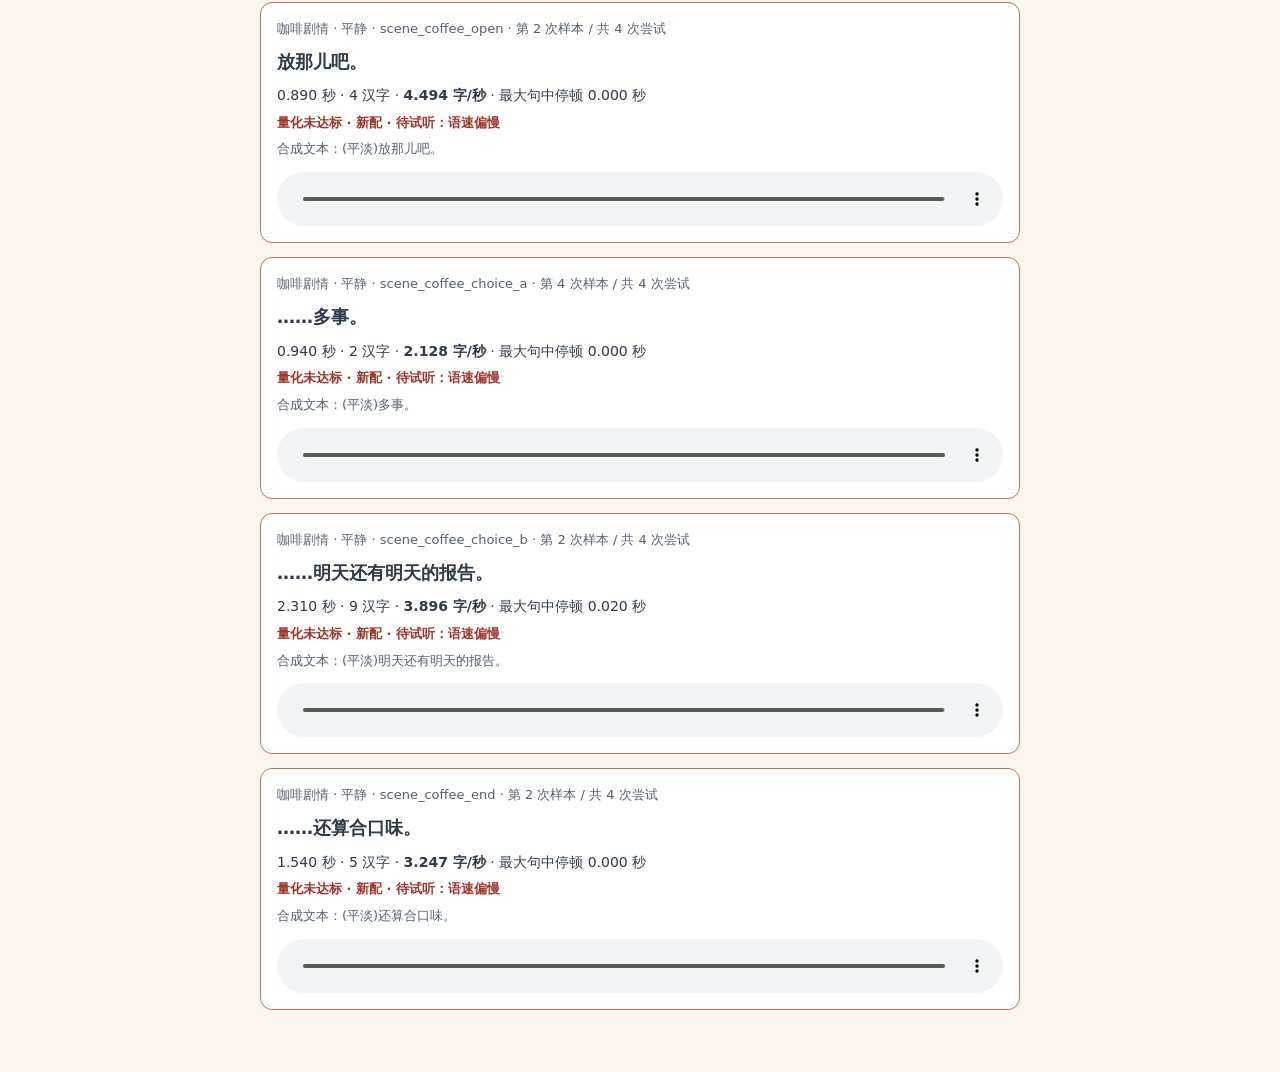
==== commit 690967c6: "feat: 云笙统一设置全量配音入库（34 句，保留已认可五句） 按 qi 认可的统一设置补配其余 29 句：5 句试音原样保留（字节一致）， 新增 116 次生成、0 次 API 失败。量化门槛（4" ====
--- a/assets/voice/yunsheng/listen.html
+++ b/assets/voice/yunsheng/listen.html
@@ -3,7 +3,8 @@
 <head>
 <meta charset="utf-8">
 <meta name="viewport" content="width=device-width, initial-scale=1">
-<title>顾云笙 · 统一节奏 · 5 句试音</title>
+<link rel="icon" href="data:,">
+<title>顾云笙 · 统一设置 · 34 句</title>
 <style>
   * { box-sizing: border-box; }
   body { margin: 0; padding: 24px 16px 48px; background: #faf6ef; color: #303b49;
@@ -28,18 +29,47 @@
 </head>
 <body>
 <main>
-<h1>顾云笙 · 统一节奏 · 5 句试音</h1>
-<p class="notice">上一版全量音频已作废。本页只播放本轮 5 句；剩余台词等待 qi 试听确认后再配。</p>
+<h1>顾云笙 · 统一设置 · 34 句</h1>
+<p class="notice">按 qi 认可的试音设置补齐全量。已听过的 5 句原样保留，新增 29 句待试听；旧混合语速版不再使用。尚未接入游戏。</p>
 <p class="meta">种子仍为 2 号 · 全部使用同一套正常语速描述，仅情绪标签不同 · 不变调、不做 atempo 提速</p>
-<p>本轮 5 句 · 生成 5 · 量化达标 0 · 未达标 5 · 生成失败 0</p>
-<p class="meta">验收：4.5–5.5 汉字/秒，句中停顿不超过 0.5 秒。红色条目未达标，最多重试 3 次后仅保留最接近的一版供对照。</p>
+<p>本轮 34 句 · 生成 34 · 量化达标 0 · 未达标 34 · 生成失败 0</p>
+<p class="meta">量化标准仍为 4.5–5.5 汉字/秒，句中停顿不超过 0.5 秒。红色条目未达标；新配每句最多重试 3 次后保留最接近的一版，不把听感认可记成数值达标。</p>
 <details><summary>指令与测量口径</summary><p>年轻女研究生，声音清冷、偏低，语气淡淡的。正常语速，像平时跟熟人说话，一句话连着说，不拖音、不一字一顿。标准普通话，声音实，不要气声、气泡音、夹子音、撒娇。</p>
 <p>时长按裁剪后 MP3 解码采样数计算（不含编码填充）；字数只计处理后的汉字，不计标点、括号提示与标签。静音按 −50 dB、10 ms RMS 窗检测；首尾静音各最多保留 0.15 秒，不改句中停顿、不补静音。数值验收不代替听感和发音验收。</p></details>
-<section class="row failed" data-id="feed_coffee_2"><div class="sub">平静 · feed_coffee_2 · 第 4 次样本 / 共 4 次尝试</div><h2>还算合口味。</h2><p class="metrics">1.300 秒 · 5 汉字 · <strong>3.846 字/秒</strong> · 最大句中停顿 0.000 秒</p><p class="state">未达标 · 仅供对照：语速偏慢</p><div class="sub">合成文本：(平淡)还算合口味。</div><audio controls preload="metadata" aria-label="试听 还算合口味。" src="unified_trial/feed_coffee_2.mp3?v=7ee47f235ad2"></audio><p class="audio-error" role="status" aria-live="polite"></p></section>
-<section class="row failed" data-id="chat_07"><div class="sub">平静 · chat_07 · 第 1 次样本 / 共 4 次尝试</div><h2>明天半夜可能要去现场。</h2><p class="metrics">2.850 秒 · 10 汉字 · <strong>3.509 字/秒</strong> · 最大句中停顿 0.010 秒</p><p class="state">未达标 · 仅供对照：语速偏慢</p><div class="sub">合成文本：(平淡)明天半夜可能要去现场。</div><audio controls preload="metadata" aria-label="试听 明天半夜可能要去现场。" src="unified_trial/chat_07.mp3?v=936d685236de"></audio><p class="audio-error" role="status" aria-live="polite"></p></section>
-<section class="row failed" data-id="poke_face_2"><div class="sub">恼 · poke_face_2 · 第 2 次样本 / 共 4 次尝试</div><h2>再戳我就关门了。</h2><p class="metrics">1.730 秒 · 7 汉字 · <strong>4.046 字/秒</strong> · 最大句中停顿 0.020 秒</p><p class="state">未达标 · 仅供对照：语速偏慢</p><div class="sub">合成文本：(有点恼)再戳我就关门了。</div><audio controls preload="metadata" aria-label="试听 再戳我就关门了。" src="unified_trial/poke_face_2.mp3?v=47f51e6b67ca"></audio><p class="audio-error" role="status" aria-live="polite"></p></section>
-<section class="row failed" data-id="chat_06"><div class="sub">害羞 · chat_06 · 第 1 次样本 / 共 4 次尝试</div><h2>……你居然还记得我不吃甜的。</h2><p class="metrics">2.580 秒 · 11 汉字 · <strong>4.264 字/秒</strong> · 最大句中停顿 0.070 秒</p><p class="state">未达标 · 仅供对照：语速偏慢</p><div class="sub">合成文本：(小声 有点不好意思)你居然还记得我不吃甜的。</div><audio controls preload="metadata" aria-label="试听 ……你居然还记得我不吃甜的。" src="unified_trial/chat_06.mp3?v=17a829c76f01"></audio><p class="audio-error" role="status" aria-live="polite"></p></section>
-<section class="row failed" data-id="chat_10"><div class="sub">害羞 · chat_10 · 第 2 次样本 / 共 4 次尝试</div><h2>……今天，谢谢你。</h2><p class="metrics">2.260 秒 · 5 汉字 · <strong>2.212 字/秒</strong> · 最大句中停顿 0.090 秒</p><p class="state">未达标 · 仅供对照：语速偏慢</p><div class="sub">合成文本：(小声 有点不好意思)今天，谢谢你。</div><audio controls preload="metadata" aria-label="试听 ……今天，谢谢你。" src="unified_trial/chat_10.mp3?v=96ad663eb574"></audio><p class="audio-error" role="status" aria-live="polite"></p></section>
+<section class="row failed" data-id="poke_head_1"><div class="sub">点按 · 害羞 · poke_head_1 · 第 4 次样本 / 共 4 次尝试</div><h2>无聊。</h2><p class="metrics">0.820 秒 · 2 汉字 · <strong>2.439 字/秒</strong> · 最大句中停顿 0.000 秒</p><p class="state">量化未达标 · 新配 · 待试听：语速偏慢</p><div class="sub">合成文本：(小声 有点不好意思)无聊。</div><audio controls preload="metadata" aria-label="试听 无聊。" src="unified/poke_head_1.mp3?v=0ac2d69418dc"></audio><p class="audio-error" role="status" aria-live="polite"></p></section>
+<section class="row failed" data-id="poke_head_2"><div class="sub">点按 · 害羞 · poke_head_2 · 第 2 次样本 / 共 4 次尝试</div><h2>……随便你。</h2><p class="metrics">0.970 秒 · 3 汉字 · <strong>3.093 字/秒</strong> · 最大句中停顿 0.000 秒</p><p class="state">量化未达标 · 新配 · 待试听：语速偏慢</p><div class="sub">合成文本：(小声 有点不好意思)随便你。</div><audio controls preload="metadata" aria-label="试听 ……随便你。" src="unified/poke_head_2.mp3?v=f8f5d7f35443"></audio><p class="audio-error" role="status" aria-live="polite"></p></section>
+<section class="row failed" data-id="poke_face_1"><div class="sub">点按 · 恼 · poke_face_1 · 第 4 次样本 / 共 4 次尝试</div><h2>别戳。</h2><p class="metrics">0.960 秒 · 2 汉字 · <strong>2.083 字/秒</strong> · 最大句中停顿 0.020 秒</p><p class="state">量化未达标 · 新配 · 待试听：语速偏慢</p><div class="sub">合成文本：(有点恼)别戳。</div><audio controls preload="metadata" aria-label="试听 别戳。" src="unified/poke_face_1.mp3?v=517889bff5e0"></audio><p class="audio-error" role="status" aria-live="polite"></p></section>
+<section class="row failed" data-id="poke_face_2"><div class="sub">点按 · 恼 · poke_face_2 · 第 2 次样本 / 共 4 次尝试</div><h2>再戳我就关门了。</h2><p class="metrics">1.730 秒 · 7 汉字 · <strong>4.046 字/秒</strong> · 最大句中停顿 0.020 秒</p><p class="state">量化未达标 · 试听已认可 · 原样保留：语速偏慢</p><div class="sub">合成文本：(有点恼)再戳我就关门了。</div><audio controls preload="metadata" aria-label="试听 再戳我就关门了。" src="unified/poke_face_2.mp3?v=47f51e6b67ca"></audio><p class="audio-error" role="status" aria-live="polite"></p></section>
+<section class="row failed" data-id="poke_hand_1"><div class="sub">点按 · 害羞 · poke_hand_1 · 第 2 次样本 / 共 4 次尝试</div><h2>……痒。</h2><p class="metrics">0.930 秒 · 1 汉字 · <strong>1.075 字/秒</strong> · 最大句中停顿 0.020 秒</p><p class="state">量化未达标 · 新配 · 待试听：语速偏慢</p><div class="sub">合成文本：(小声 有点不好意思)痒。</div><audio controls preload="metadata" aria-label="试听 ……痒。" src="unified/poke_hand_1.mp3?v=5b4e0a53ea7f"></audio><p class="audio-error" role="status" aria-live="polite"></p></section>
+<section class="row failed" data-id="poke_hand_2"><div class="sub">点按 · 害羞 · poke_hand_2 · 第 1 次样本 / 共 4 次尝试</div><h2>戳够了就走。</h2><p class="metrics">1.520 秒 · 5 汉字 · <strong>3.289 字/秒</strong> · 最大句中停顿 0.000 秒</p><p class="state">量化未达标 · 新配 · 待试听：语速偏慢</p><div class="sub">合成文本：(小声 有点不好意思)戳够了就走。</div><audio controls preload="metadata" aria-label="试听 戳够了就走。" src="unified/poke_hand_2.mp3?v=0da6bc02bfe2"></audio><p class="audio-error" role="status" aria-live="polite"></p></section>
+<section class="row failed" data-id="poke_shoulder_l_1"><div class="sub">点按 · 微笑 · poke_shoulder_l_1 · 第 3 次样本 / 共 4 次尝试</div><h2>下次记得敲门。</h2><p class="metrics">1.690 秒 · 6 汉字 · <strong>3.550 字/秒</strong> · 最大句中停顿 0.010 秒</p><p class="state">量化未达标 · 新配 · 待试听：语速偏慢</p><div class="sub">合成文本：(轻松)下次记得敲门。</div><audio controls preload="metadata" aria-label="试听 下次记得敲门。" src="unified/poke_shoulder_l_1.mp3?v=24b8c4ad7eaa"></audio><p class="audio-error" role="status" aria-live="polite"></p></section>
+<section class="row failed" data-id="poke_shoulder_l_2"><div class="sub">点按 · 恼 · poke_shoulder_l_2 · 第 1 次样本 / 共 4 次尝试</div><h2>你每天都这么闲？</h2><p class="metrics">1.870 秒 · 7 汉字 · <strong>3.743 字/秒</strong> · 最大句中停顿 0.040 秒</p><p class="state">量化未达标 · 新配 · 待试听：语速偏慢</p><div class="sub">合成文本：(有点恼)你每天都这么闲？</div><audio controls preload="metadata" aria-label="试听 你每天都这么闲？" src="unified/poke_shoulder_l_2.mp3?v=1c148ddcf98a"></audio><p class="audio-error" role="status" aria-live="polite"></p></section>
+<section class="row failed" data-id="poke_shoulder_r_1"><div class="sub">点按 · 恼 · poke_shoulder_r_1 · 第 4 次样本 / 共 4 次尝试</div><h2>……你手很闲？</h2><p class="metrics">1.450 秒 · 4 汉字 · <strong>2.759 字/秒</strong> · 最大句中停顿 0.000 秒</p><p class="state">量化未达标 · 新配 · 待试听：语速偏慢</p><div class="sub">合成文本：(有点恼)你手很闲？</div><audio controls preload="metadata" aria-label="试听 ……你手很闲？" src="unified/poke_shoulder_r_1.mp3?v=9456516896c7"></audio><p class="audio-error" role="status" aria-live="polite"></p></section>
+<section class="row failed" data-id="poke_shoulder_r_2"><div class="sub">点按 · 恼 · poke_shoulder_r_2 · 第 2 次样本 / 共 4 次尝试</div><h2>我在看报告。</h2><p class="metrics">1.220 秒 · 5 汉字 · <strong>4.098 字/秒</strong> · 最大句中停顿 0.010 秒</p><p class="state">量化未达标 · 新配 · 待试听：语速偏慢</p><div class="sub">合成文本：(有点恼)我在看报告。</div><audio controls preload="metadata" aria-label="试听 我在看报告。" src="unified/poke_shoulder_r_2.mp3?v=fafc48761c9f"></audio><p class="audio-error" role="status" aria-live="polite"></p></section>
+<section class="row failed" data-id="chat_01"><div class="sub">聊天 · 微笑 · chat_01 · 第 2 次样本 / 共 4 次尝试</div><h2>今天的报告写了六千字。</h2><p class="metrics">2.980 秒 · 10 汉字 · <strong>3.356 字/秒</strong> · 最大句中停顿 0.160 秒</p><p class="state">量化未达标 · 新配 · 待试听：语速偏慢</p><div class="sub">合成文本：(轻松)今天的报告写了六千字。</div><audio controls preload="metadata" aria-label="试听 今天的报告写了六千字。" src="unified/chat_01.mp3?v=0f05a424e313"></audio><p class="audio-error" role="status" aria-live="polite"></p></section>
+<section class="row failed" data-id="chat_02"><div class="sub">聊天 · 害羞 · chat_02 · 第 3 次样本 / 共 4 次尝试</div><h2>楼道那只猫又来了。</h2><p class="metrics">2.850 秒 · 8 汉字 · <strong>2.807 字/秒</strong> · 最大句中停顿 0.020 秒</p><p class="state">量化未达标 · 新配 · 待试听：语速偏慢</p><div class="sub">合成文本：(小声 有点不好意思)楼道那只猫又来了。</div><audio controls preload="metadata" aria-label="试听 楼道那只猫又来了。" src="unified/chat_02.mp3?v=ba6a5abbb3e9"></audio><p class="audio-error" role="status" aria-live="polite"></p></section>
+<section class="row failed" data-id="chat_03"><div class="sub">聊天 · 微笑 · chat_03 · 第 4 次样本 / 共 4 次尝试</div><h2>黑咖啡，不加糖。</h2><p class="metrics">1.930 秒 · 6 汉字 · <strong>3.109 字/秒</strong> · 最大句中停顿 0.380 秒</p><p class="state">量化未达标 · 新配 · 待试听：语速偏慢</p><div class="sub">合成文本：(轻松)黑咖啡，不加糖。</div><audio controls preload="metadata" aria-label="试听 黑咖啡，不加糖。" src="unified/chat_03.mp3?v=bfc16915066f"></audio><p class="audio-error" role="status" aria-live="polite"></p></section>
+<section class="row failed" data-id="chat_04"><div class="sub">聊天 · 微笑 · chat_04 · 第 2 次样本 / 共 4 次尝试</div><h2>夜澜的棋下得还行。</h2><p class="metrics">2.100 秒 · 8 汉字 · <strong>3.810 字/秒</strong> · 最大句中停顿 0.000 秒</p><p class="state">量化未达标 · 新配 · 待试听：语速偏慢</p><div class="sub">合成文本：(轻松)夜澜的棋下得还行。</div><audio controls preload="metadata" aria-label="试听 夜澜的棋下得还行。" src="unified/chat_04.mp3?v=67923120c368"></audio><p class="audio-error" role="status" aria-live="polite"></p></section>
+<section class="row failed" data-id="chat_05"><div class="sub">聊天 · 恼 · chat_05 · 第 3 次样本 / 共 4 次尝试</div><h2>实验室的灯坏了两天，没人修。</h2><p class="metrics">3.110 秒 · 12 汉字 · <strong>3.859 字/秒</strong> · 最大句中停顿 0.240 秒</p><p class="state">量化未达标 · 新配 · 待试听：语速偏慢</p><div class="sub">合成文本：(有点恼)实验室的灯坏了两天，没人修。</div><audio controls preload="metadata" aria-label="试听 实验室的灯坏了两天，没人修。" src="unified/chat_05.mp3?v=07429217630a"></audio><p class="audio-error" role="status" aria-live="polite"></p></section>
+<section class="row failed" data-id="chat_06"><div class="sub">聊天 · 害羞 · chat_06 · 第 1 次样本 / 共 4 次尝试</div><h2>……你居然还记得我不吃甜的。</h2><p class="metrics">2.580 秒 · 11 汉字 · <strong>4.264 字/秒</strong> · 最大句中停顿 0.070 秒</p><p class="state">量化未达标 · 试听已认可 · 原样保留：语速偏慢</p><div class="sub">合成文本：(小声 有点不好意思)你居然还记得我不吃甜的。</div><audio controls preload="metadata" aria-label="试听 ……你居然还记得我不吃甜的。" src="unified/chat_06.mp3?v=17a829c76f01"></audio><p class="audio-error" role="status" aria-live="polite"></p></section>
+<section class="row failed" data-id="chat_07"><div class="sub">聊天 · 平静 · chat_07 · 第 1 次样本 / 共 4 次尝试</div><h2>明天半夜可能要去现场。</h2><p class="metrics">2.850 秒 · 10 汉字 · <strong>3.509 字/秒</strong> · 最大句中停顿 0.010 秒</p><p class="state">量化未达标 · 试听已认可 · 原样保留：语速偏慢</p><div class="sub">合成文本：(平淡)明天半夜可能要去现场。</div><audio controls preload="metadata" aria-label="试听 明天半夜可能要去现场。" src="unified/chat_07.mp3?v=936d685236de"></audio><p class="audio-error" role="status" aria-live="polite"></p></section>
+<section class="row failed" data-id="chat_08"><div class="sub">聊天 · 微笑 · chat_08 · 第 4 次样本 / 共 4 次尝试</div><h2>推理小说看到一半，凶手太蠢了。</h2><p class="metrics">3.790 秒 · 13 汉字 · <strong>3.430 字/秒</strong> · 最大句中停顿 0.400 秒</p><p class="state">量化未达标 · 新配 · 待试听：语速偏慢</p><div class="sub">合成文本：(轻松)推理小说看到一半，凶手太蠢了。</div><audio controls preload="metadata" aria-label="试听 推理小说看到一半，凶手太蠢了。" src="unified/chat_08.mp3?v=ab77b5825c95"></audio><p class="audio-error" role="status" aria-live="polite"></p></section>
+<section class="row failed" data-id="chat_09"><div class="sub">聊天 · 恼 · chat_09 · 第 1 次样本 / 共 4 次尝试</div><h2>无聊的问题就别问了。</h2><p class="metrics">2.240 秒 · 9 汉字 · <strong>4.018 字/秒</strong> · 最大句中停顿 0.010 秒</p><p class="state">量化未达标 · 新配 · 待试听：语速偏慢</p><div class="sub">合成文本：(有点恼)无聊的问题就别问了。</div><audio controls preload="metadata" aria-label="试听 无聊的问题就别问了。" src="unified/chat_09.mp3?v=27571120a7d2"></audio><p class="audio-error" role="status" aria-live="polite"></p></section>
+<section class="row failed" data-id="chat_10"><div class="sub">聊天 · 害羞 · chat_10 · 第 2 次样本 / 共 4 次尝试</div><h2>……今天，谢谢你。</h2><p class="metrics">2.260 秒 · 5 汉字 · <strong>2.212 字/秒</strong> · 最大句中停顿 0.090 秒</p><p class="state">量化未达标 · 试听已认可 · 原样保留：语速偏慢</p><div class="sub">合成文本：(小声 有点不好意思)今天，谢谢你。</div><audio controls preload="metadata" aria-label="试听 ……今天，谢谢你。" src="unified/chat_10.mp3?v=96ad663eb574"></audio><p class="audio-error" role="status" aria-live="polite"></p></section>
+<section class="row failed" data-id="feed_coffee_1"><div class="sub">喂食 · 平静 · feed_coffee_1 · 第 3 次样本 / 共 4 次尝试</div><h2>……放那儿吧。</h2><p class="metrics">0.930 秒 · 4 汉字 · <strong>4.301 字/秒</strong> · 最大句中停顿 0.010 秒</p><p class="state">量化未达标 · 新配 · 待试听：语速偏慢</p><div class="sub">合成文本：(平淡)放那儿吧。</div><audio controls preload="metadata" aria-label="试听 ……放那儿吧。" src="unified/feed_coffee_1.mp3?v=ff6751ec6492"></audio><p class="audio-error" role="status" aria-live="polite"></p></section>
+<section class="row failed" data-id="feed_coffee_2"><div class="sub">喂食 · 平静 · feed_coffee_2 · 第 4 次样本 / 共 4 次尝试</div><h2>还算合口味。</h2><p class="metrics">1.300 秒 · 5 汉字 · <strong>3.846 字/秒</strong> · 最大句中停顿 0.000 秒</p><p class="state">量化未达标 · 试听已认可 · 原样保留：语速偏慢</p><div class="sub">合成文本：(平淡)还算合口味。</div><audio controls preload="metadata" aria-label="试听 还算合口味。" src="unified/feed_coffee_2.mp3?v=7ee47f235ad2"></audio><p class="audio-error" role="status" aria-live="polite"></p></section>
+<section class="row failed" data-id="feed_catcan_1"><div class="sub">喂食 · 害羞 · feed_catcan_1 · 第 2 次样本 / 共 4 次尝试</div><h2>给我这个干什么。无聊。</h2><p class="metrics">3.450 秒 · 9 汉字 · <strong>2.609 字/秒</strong> · 最大句中停顿 0.260 秒</p><p class="state">量化未达标 · 新配 · 待试听：语速偏慢</p><div class="sub">合成文本：(小声 有点不好意思)给我这个干什么。无聊。</div><audio controls preload="metadata" aria-label="试听 给我这个干什么。无聊。" src="unified/feed_catcan_1.mp3?v=947da36d914e"></audio><p class="audio-error" role="status" aria-live="polite"></p></section>
+<section class="row failed" data-id="feed_catcan_2"><div class="sub">喂食 · 害羞 · feed_catcan_2 · 第 4 次样本 / 共 4 次尝试</div><h2>……楼道那只猫会吃。</h2><p class="metrics">2.210 秒 · 7 汉字 · <strong>3.167 字/秒</strong> · 最大句中停顿 0.060 秒</p><p class="state">量化未达标 · 新配 · 待试听：语速偏慢</p><div class="sub">合成文本：(小声 有点不好意思)楼道那只猫会吃。</div><audio controls preload="metadata" aria-label="试听 ……楼道那只猫会吃。" src="unified/feed_catcan_2.mp3?v=5c90937ad5c2"></audio><p class="audio-error" role="status" aria-live="polite"></p></section>
+<section class="row failed" data-id="feed_sweets_1"><div class="sub">喂食 · 恼 · feed_sweets_1 · 第 2 次样本 / 共 4 次尝试</div><h2>我不吃甜的。</h2><p class="metrics">1.270 秒 · 5 汉字 · <strong>3.937 字/秒</strong> · 最大句中停顿 0.000 秒</p><p class="state">量化未达标 · 新配 · 待试听：语速偏慢</p><div class="sub">合成文本：(有点恼)我不吃甜的。</div><audio controls preload="metadata" aria-label="试听 我不吃甜的。" src="unified/feed_sweets_1.mp3?v=f32192d8507f"></audio><p class="audio-error" role="status" aria-live="polite"></p></section>
+<section class="row failed" data-id="feed_sweets_2"><div class="sub">喂食 · 恼 · feed_sweets_2 · 第 4 次样本 / 共 4 次尝试</div><h2>拿走。无聊。</h2><p class="metrics">2.030 秒 · 4 汉字 · <strong>1.970 字/秒</strong> · 最大句中停顿 0.380 秒</p><p class="state">量化未达标 · 新配 · 待试听：语速偏慢</p><div class="sub">合成文本：(有点恼)拿走。无聊。</div><audio controls preload="metadata" aria-label="试听 拿走。无聊。" src="unified/feed_sweets_2.mp3?v=ef02aa1799ec"></audio><p class="audio-error" role="status" aria-live="polite"></p></section>
+<section class="row failed" data-id="feed_bread_1"><div class="sub">喂食 · 平静 · feed_bread_1 · 第 3 次样本 / 共 4 次尝试</div><h2>……谢谢。</h2><p class="metrics">0.830 秒 · 2 汉字 · <strong>2.410 字/秒</strong> · 最大句中停顿 0.000 秒</p><p class="state">量化未达标 · 新配 · 待试听：语速偏慢</p><div class="sub">合成文本：(平淡)谢谢。</div><audio controls preload="metadata" aria-label="试听 ……谢谢。" src="unified/feed_bread_1.mp3?v=2995337a7cdb"></audio><p class="audio-error" role="status" aria-live="polite"></p></section>
+<section class="row failed" data-id="feed_coffee_3"><div class="sub">喂食 · 平静 · feed_coffee_3 · 第 4 次样本 / 共 4 次尝试</div><h2>第二杯了。你是想让我通宵？</h2><p class="metrics">3.160 秒 · 11 汉字 · <strong>3.481 字/秒</strong> · 最大句中停顿 0.530 秒</p><p class="state">量化未达标 · 新配 · 待试听：语速偏慢、句中停顿超过0.5秒</p><div class="sub">合成文本：(平淡)第二杯了。你是想让我通宵？</div><audio controls preload="metadata" aria-label="试听 第二杯了。你是想让我通宵？" src="unified/feed_coffee_3.mp3?v=0bc8d6e07ef7"></audio><p class="audio-error" role="status" aria-live="polite"></p></section>
+<section class="row failed" data-id="feed_sweets_3"><div class="sub">喂食 · 恼 · feed_sweets_3 · 第 1 次样本 / 共 4 次尝试</div><h2>说了不吃甜的。</h2><p class="metrics">1.740 秒 · 6 汉字 · <strong>3.448 字/秒</strong> · 最大句中停顿 0.030 秒</p><p class="state">量化未达标 · 新配 · 待试听：语速偏慢</p><div class="sub">合成文本：(有点恼)说了不吃甜的。</div><audio controls preload="metadata" aria-label="试听 说了不吃甜的。" src="unified/feed_sweets_3.mp3?v=6b1e7b2d7fe7"></audio><p class="audio-error" role="status" aria-live="polite"></p></section>
+<section class="row failed" data-id="feed_catcan_3"><div class="sub">喂食 · 害羞 · feed_catcan_3 · 第 4 次样本 / 共 4 次尝试</div><h2>……就这一次。</h2><p class="metrics">1.160 秒 · 4 汉字 · <strong>3.448 字/秒</strong> · 最大句中停顿 0.000 秒</p><p class="state">量化未达标 · 新配 · 待试听：语速偏慢</p><div class="sub">合成文本：(小声 有点不好意思)就这一次。</div><audio controls preload="metadata" aria-label="试听 ……就这一次。" src="unified/feed_catcan_3.mp3?v=b8efadfc80aa"></audio><p class="audio-error" role="status" aria-live="polite"></p></section>
+<section class="row failed" data-id="scene_coffee_open"><div class="sub">咖啡剧情 · 平静 · scene_coffee_open · 第 2 次样本 / 共 4 次尝试</div><h2>放那儿吧。</h2><p class="metrics">0.890 秒 · 4 汉字 · <strong>4.494 字/秒</strong> · 最大句中停顿 0.000 秒</p><p class="state">量化未达标 · 新配 · 待试听：语速偏慢</p><div class="sub">合成文本：(平淡)放那儿吧。</div><audio controls preload="metadata" aria-label="试听 放那儿吧。" src="unified/scene_coffee_open.mp3?v=cfe310210309"></audio><p class="audio-error" role="status" aria-live="polite"></p></section>
+<section class="row failed" data-id="scene_coffee_choice_a"><div class="sub">咖啡剧情 · 平静 · scene_coffee_choice_a · 第 4 次样本 / 共 4 次尝试</div><h2>……多事。</h2><p class="metrics">0.940 秒 · 2 汉字 · <strong>2.128 字/秒</strong> · 最大句中停顿 0.000 秒</p><p class="state">量化未达标 · 新配 · 待试听：语速偏慢</p><div class="sub">合成文本：(平淡)多事。</div><audio controls preload="metadata" aria-label="试听 ……多事。" src="unified/scene_coffee_choice_a.mp3?v=d3b3ba8ca178"></audio><p class="audio-error" role="status" aria-live="polite"></p></section>
+<section class="row failed" data-id="scene_coffee_choice_b"><div class="sub">咖啡剧情 · 平静 · scene_coffee_choice_b · 第 2 次样本 / 共 4 次尝试</div><h2>……明天还有明天的报告。</h2><p class="metrics">2.310 秒 · 9 汉字 · <strong>3.896 字/秒</strong> · 最大句中停顿 0.020 秒</p><p class="state">量化未达标 · 新配 · 待试听：语速偏慢</p><div class="sub">合成文本：(平淡)明天还有明天的报告。</div><audio controls preload="metadata" aria-label="试听 ……明天还有明天的报告。" src="unified/scene_coffee_choice_b.mp3?v=03e4c3a91749"></audio><p class="audio-error" role="status" aria-live="polite"></p></section>
+<section class="row failed" data-id="scene_coffee_end"><div class="sub">咖啡剧情 · 平静 · scene_coffee_end · 第 2 次样本 / 共 4 次尝试</div><h2>……还算合口味。</h2><p class="metrics">1.540 秒 · 5 汉字 · <strong>3.247 字/秒</strong> · 最大句中停顿 0.000 秒</p><p class="state">量化未达标 · 新配 · 待试听：语速偏慢</p><div class="sub">合成文本：(平淡)还算合口味。</div><audio controls preload="metadata" aria-label="试听 ……还算合口味。" src="unified/scene_coffee_end.mp3?v=7eb5241956e1"></audio><p class="audio-error" role="status" aria-live="polite"></p></section>
 </main>
 <script>
 document.querySelectorAll('audio').forEach(function (audio) {
@@ -51,7 +81,7 @@
     error.textContent = '';
   });
   audio.addEventListener('error', function () {
-    error.textContent = '音频加载失败，请确认试听页旁的 unified_trial 文件夹完整后刷新。';
+    error.textContent = '音频加载失败，请确认试听页旁的 unified 文件夹完整后刷新。';
   });
 });
 </script>
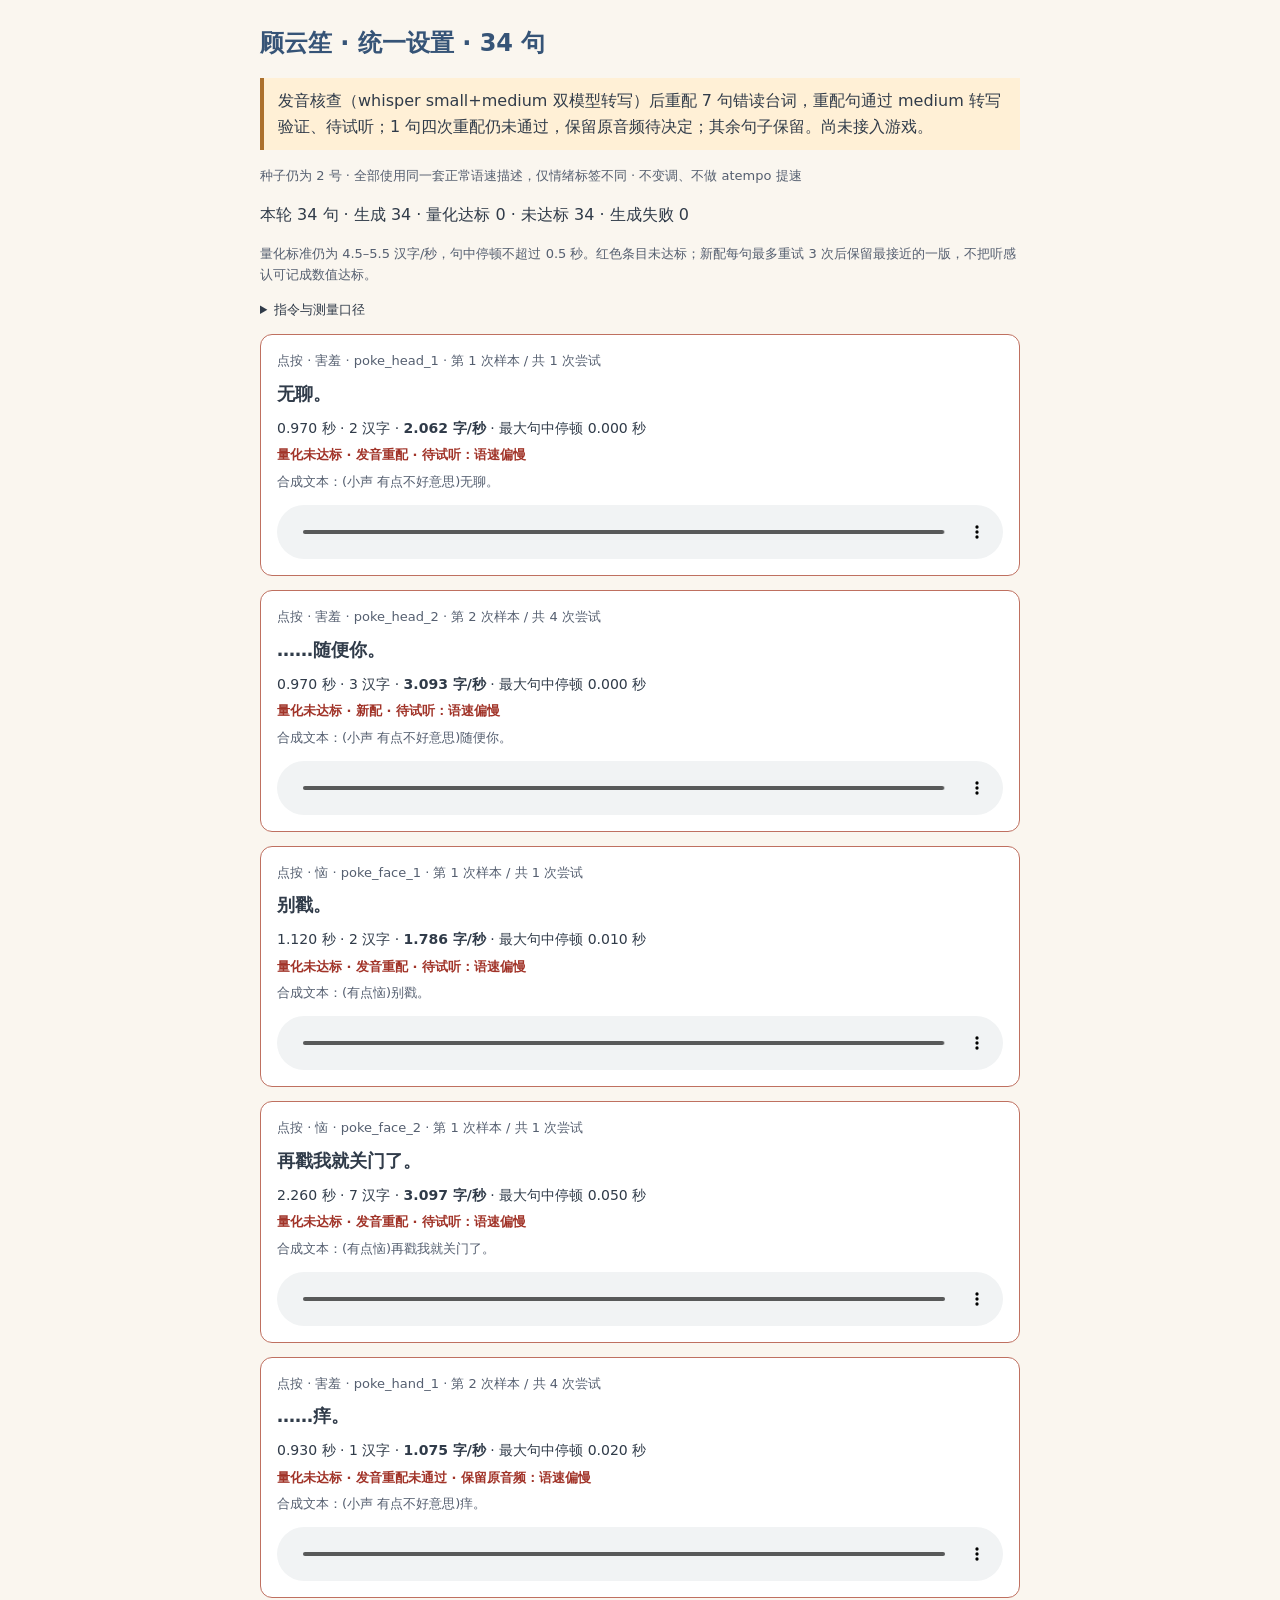
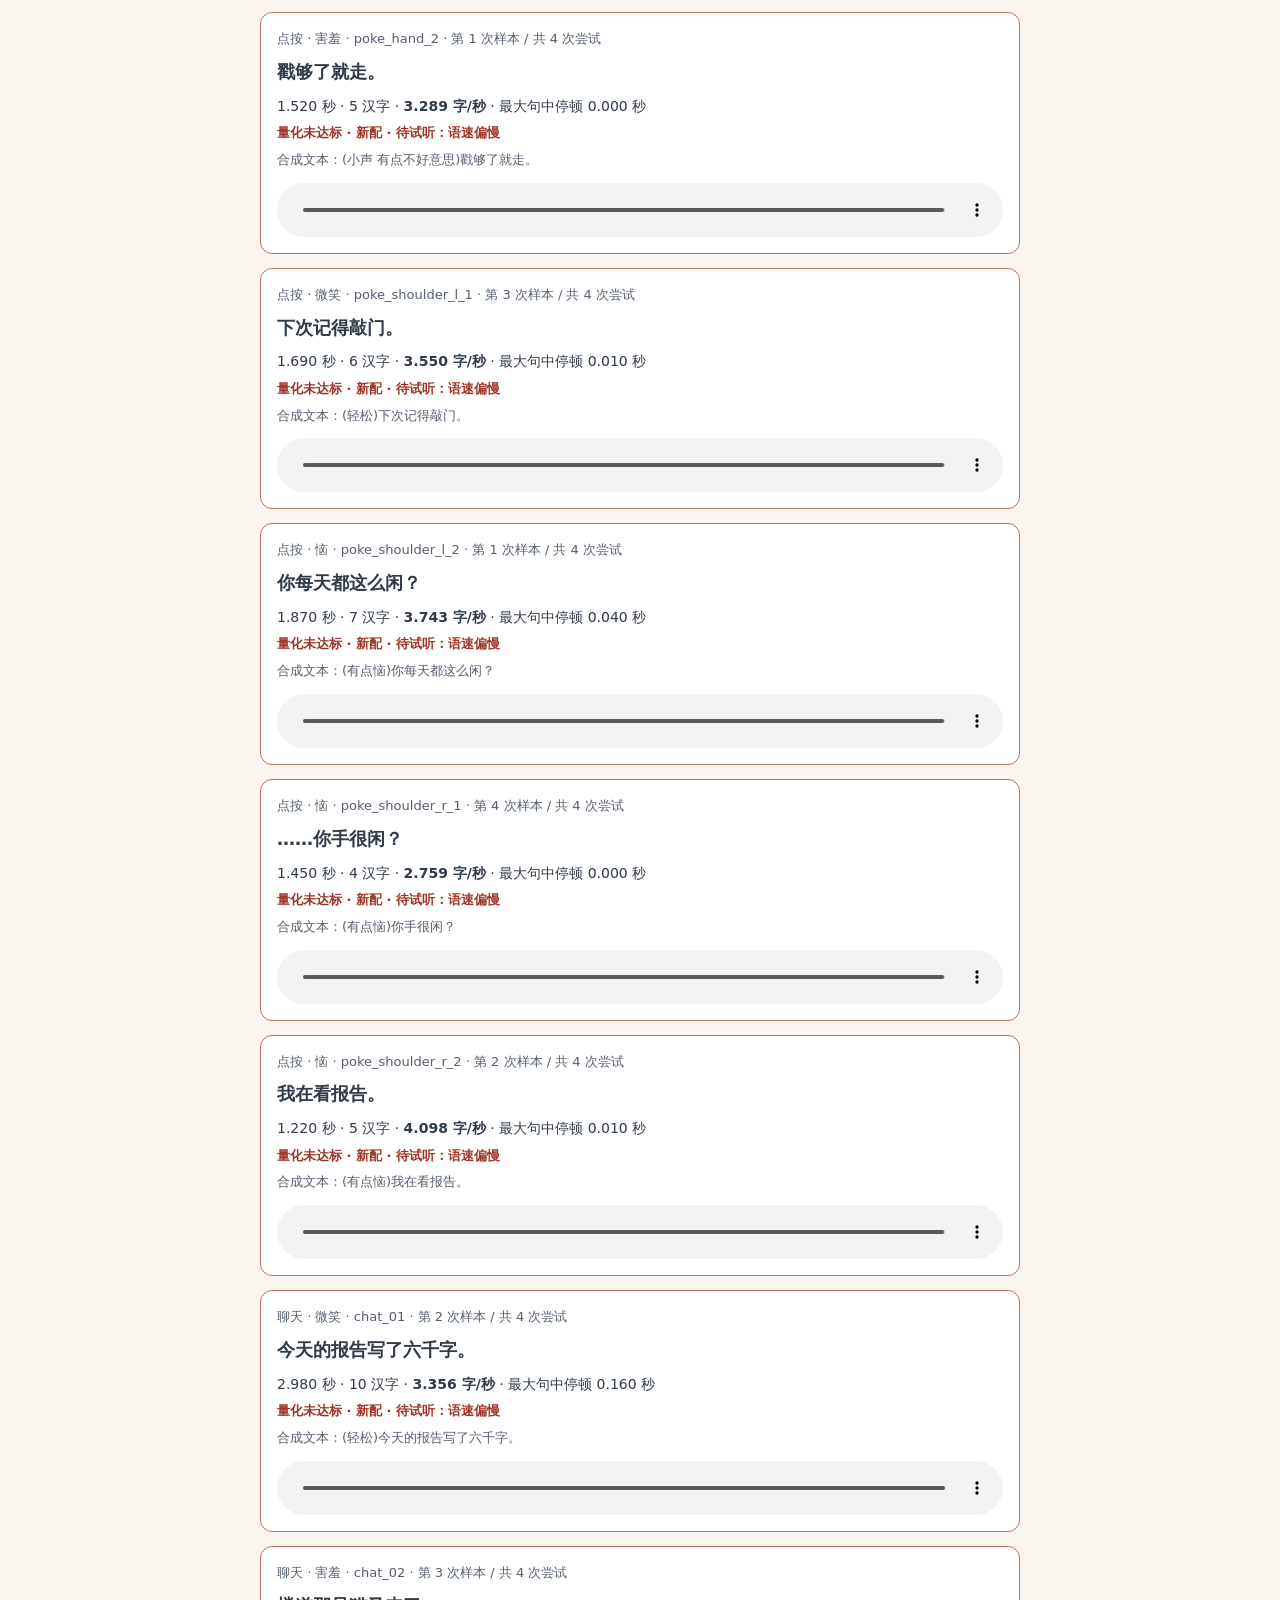
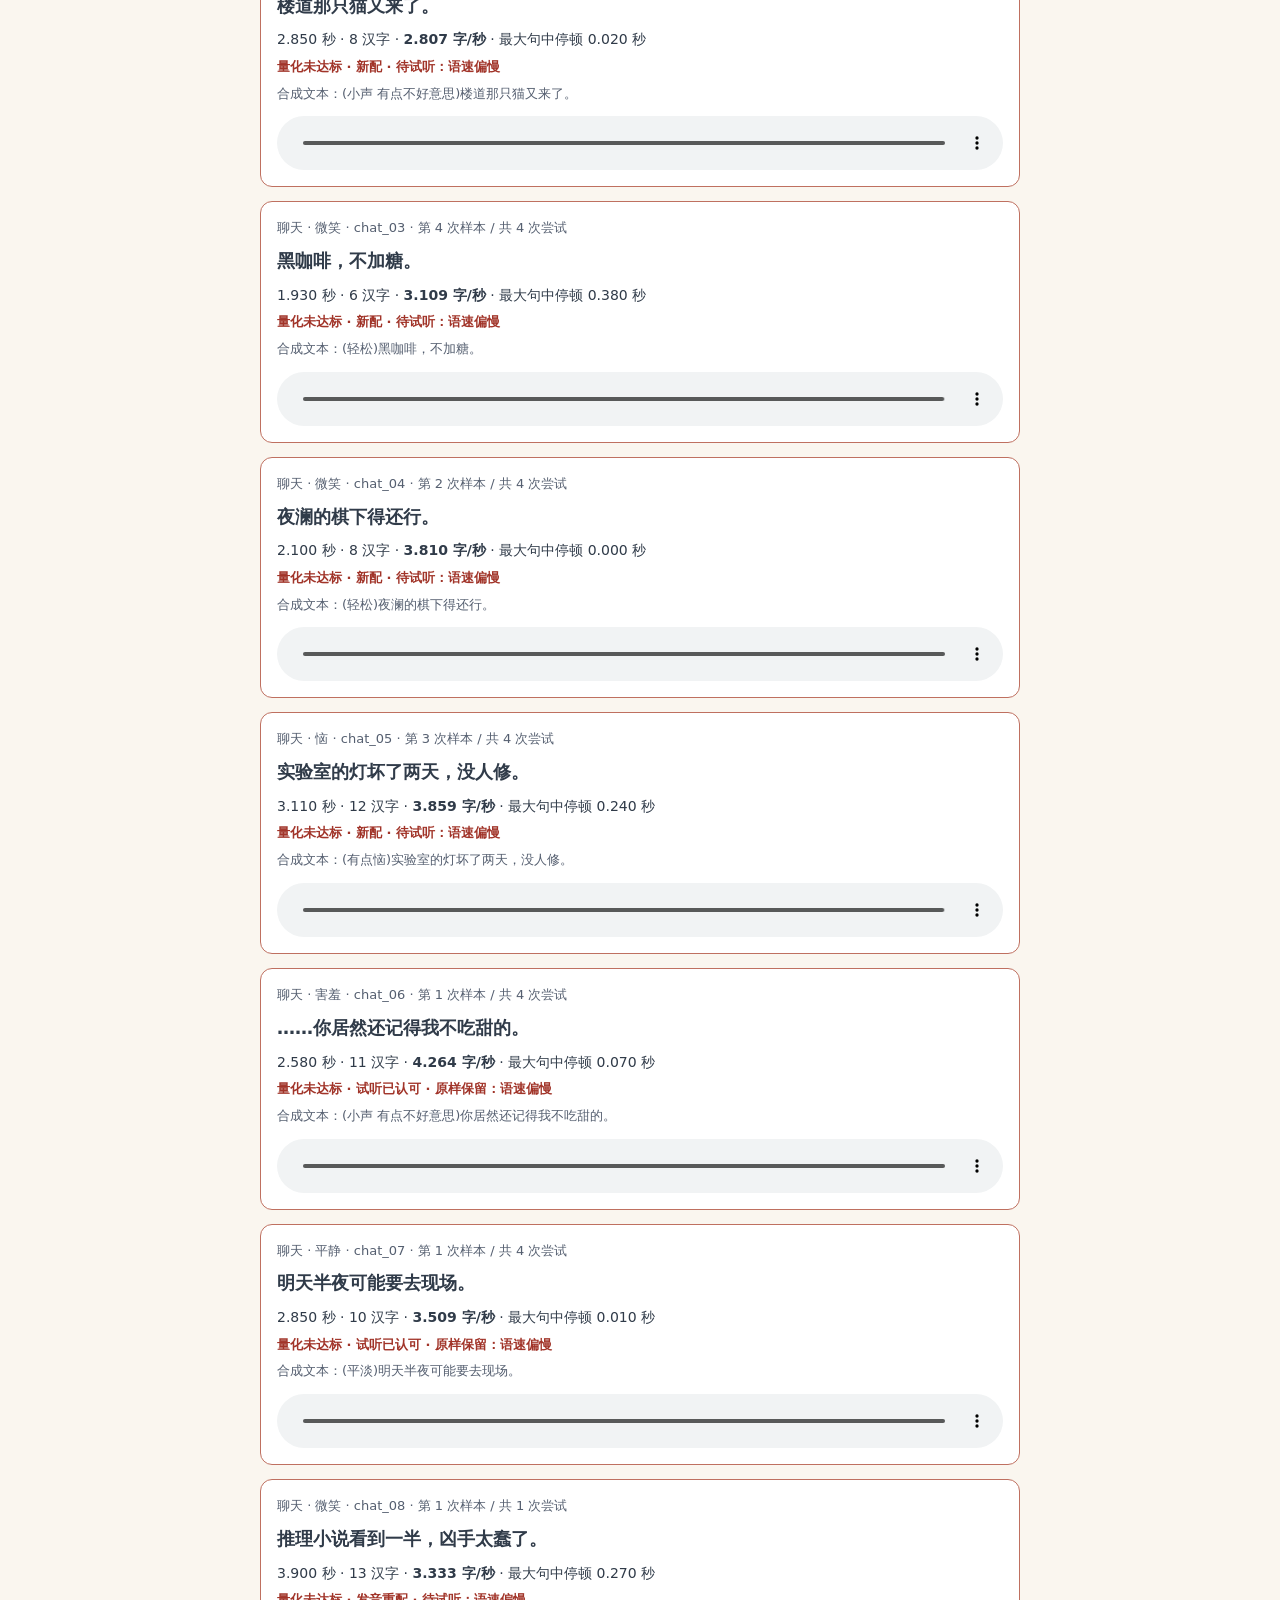
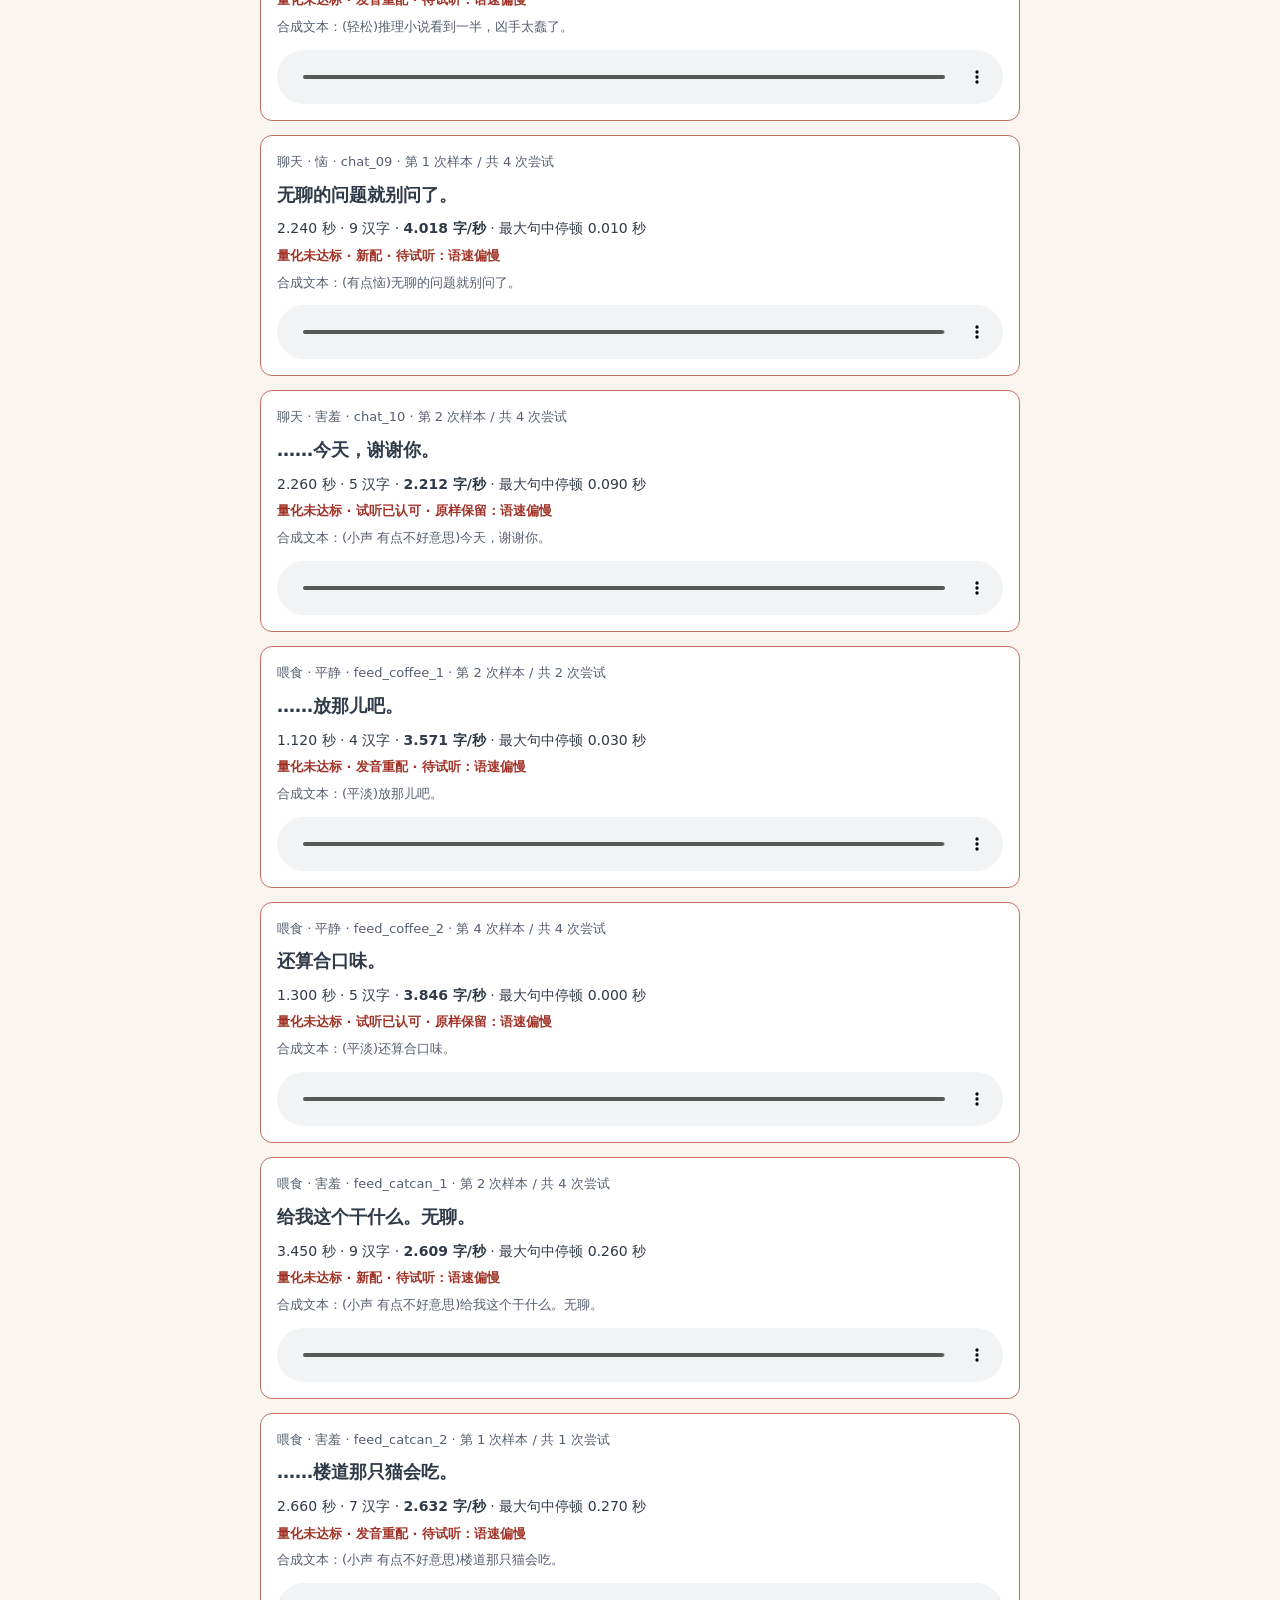
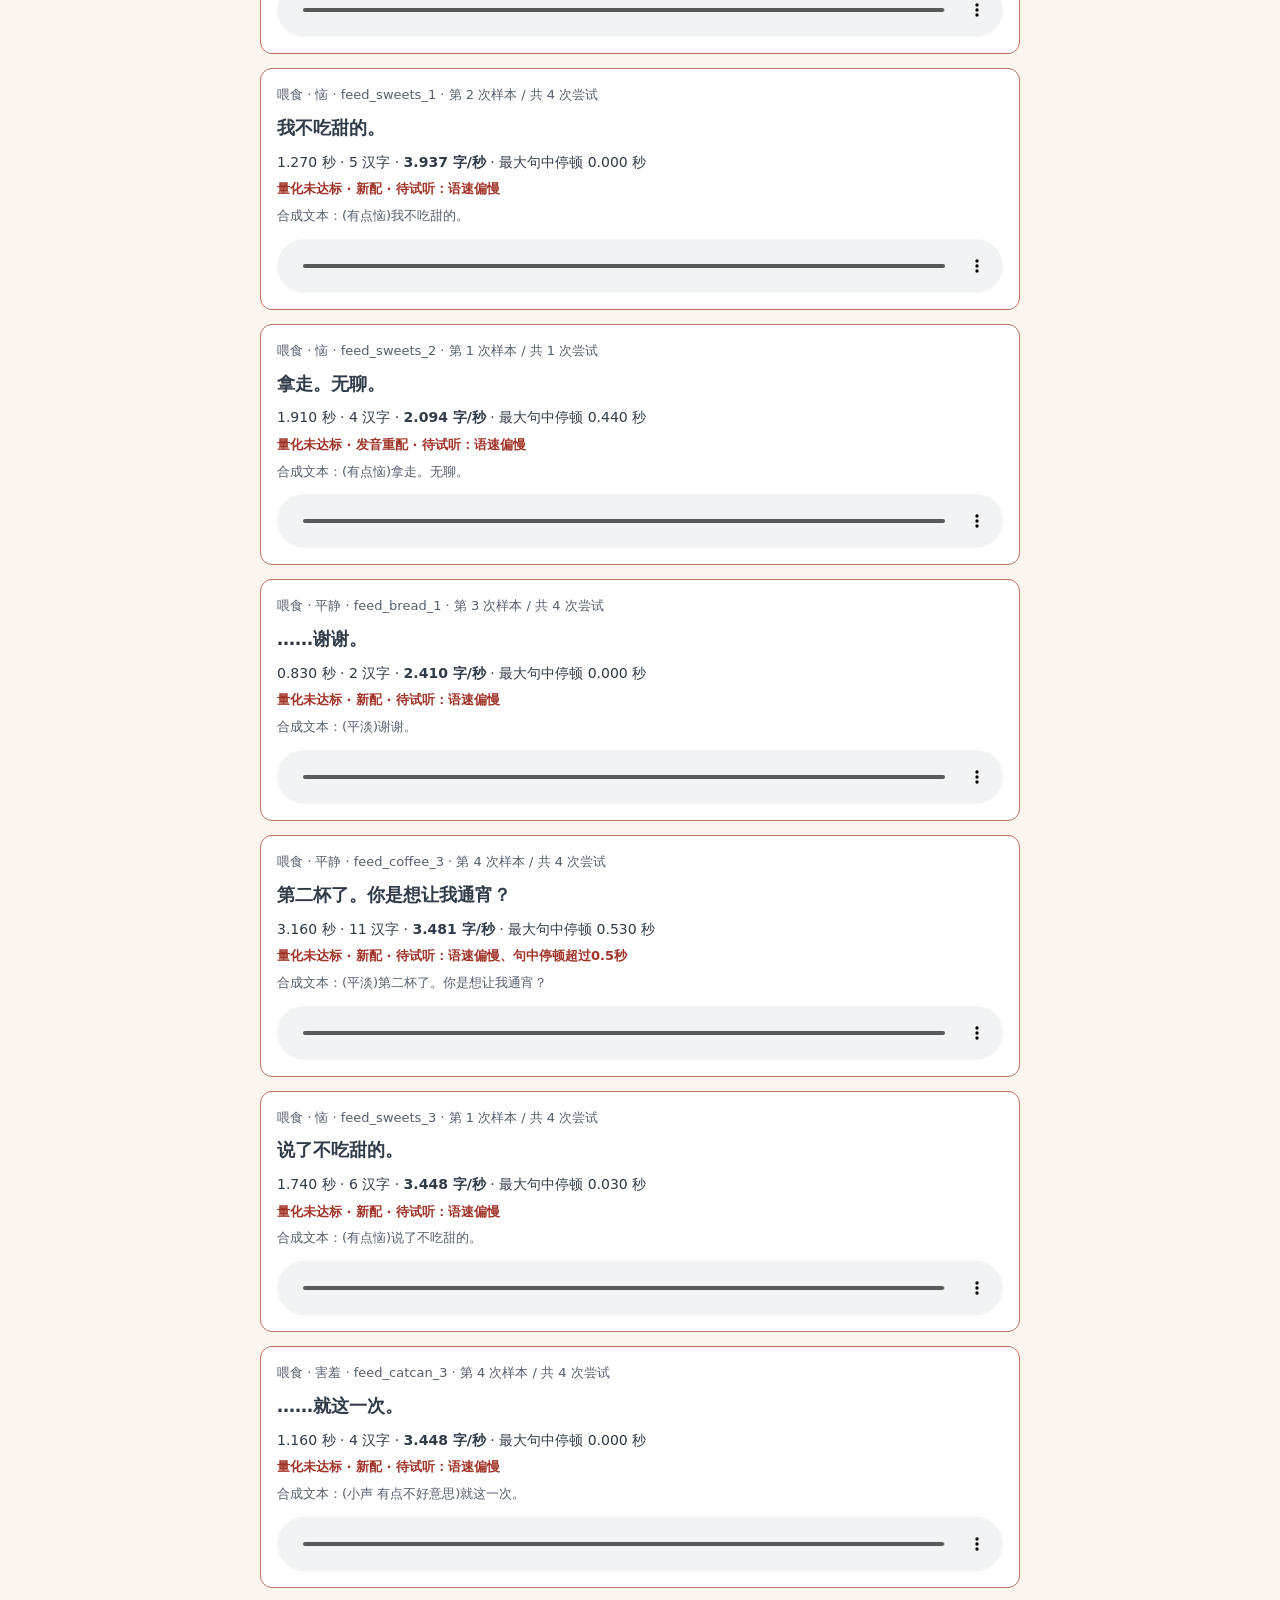
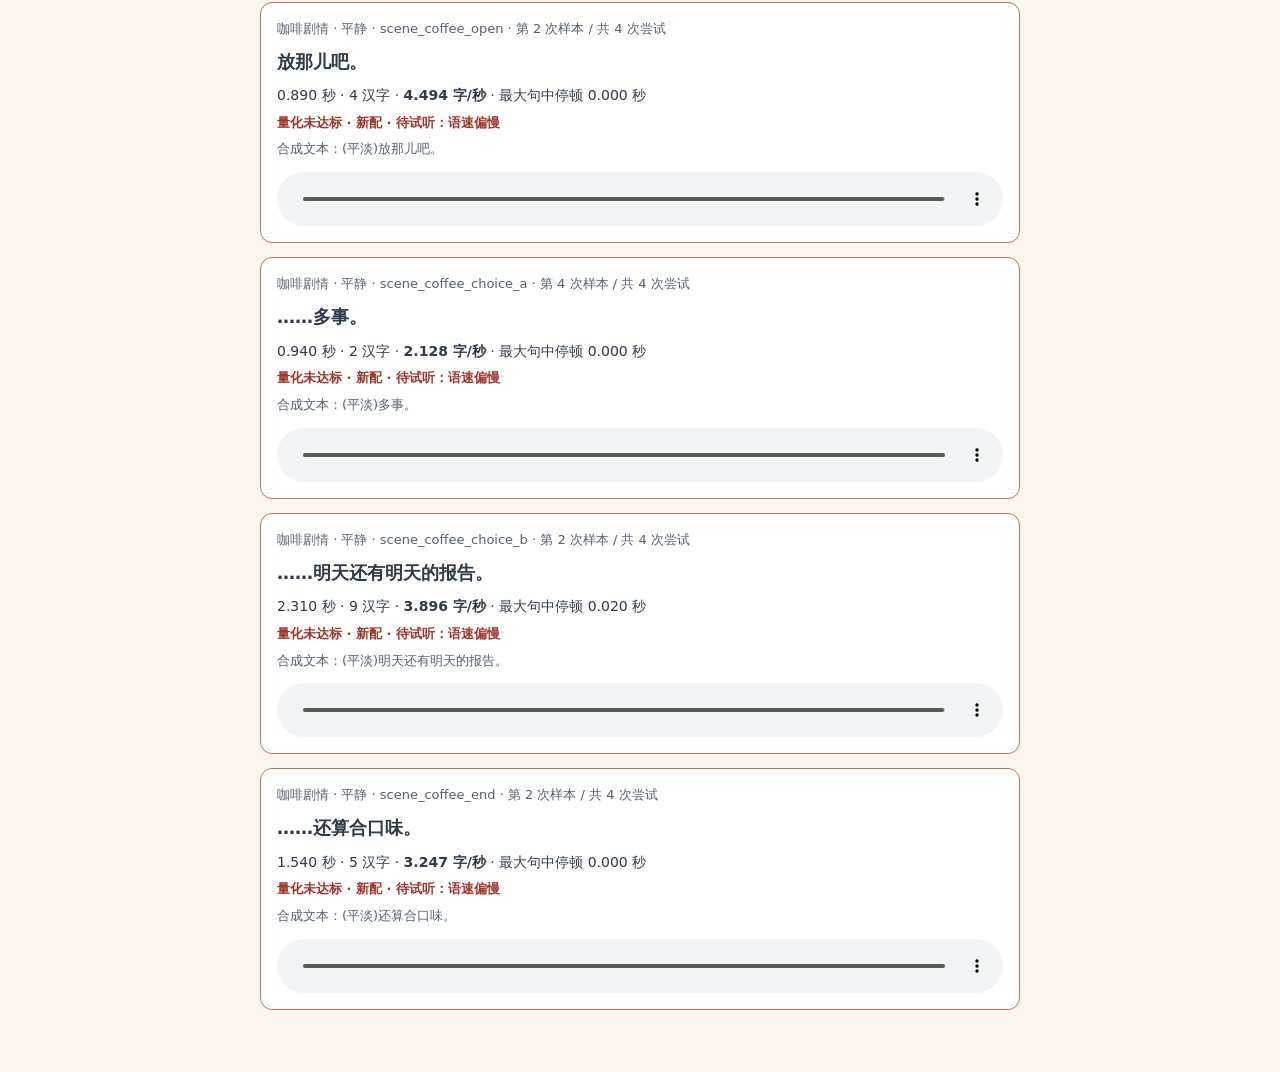
==== commit f98d3587: "fix: 云笙配音发音核查后重配 7 句错读台词 whisper small+medium 双模型转写核查 34 句，确认 8 句错读 （戳→cuò、无聊→我来、痒→哟、推→腿、楼声调错、走→手、儿化" ====
--- a/assets/voice/yunsheng/listen.html
+++ b/assets/voice/yunsheng/listen.html
@@ -30,17 +30,17 @@
 <body>
 <main>
 <h1>顾云笙 · 统一设置 · 34 句</h1>
-<p class="notice">按 qi 认可的试音设置补齐全量。已听过的 5 句原样保留，新增 29 句待试听；旧混合语速版不再使用。尚未接入游戏。</p>
+<p class="notice">发音核查（whisper small+medium 双模型转写）后重配 7 句错读台词，重配句通过 medium 转写验证、待试听；1 句四次重配仍未通过，保留原音频待决定；其余句子保留。尚未接入游戏。</p>
 <p class="meta">种子仍为 2 号 · 全部使用同一套正常语速描述，仅情绪标签不同 · 不变调、不做 atempo 提速</p>
 <p>本轮 34 句 · 生成 34 · 量化达标 0 · 未达标 34 · 生成失败 0</p>
 <p class="meta">量化标准仍为 4.5–5.5 汉字/秒，句中停顿不超过 0.5 秒。红色条目未达标；新配每句最多重试 3 次后保留最接近的一版，不把听感认可记成数值达标。</p>
 <details><summary>指令与测量口径</summary><p>年轻女研究生，声音清冷、偏低，语气淡淡的。正常语速，像平时跟熟人说话，一句话连着说，不拖音、不一字一顿。标准普通话，声音实，不要气声、气泡音、夹子音、撒娇。</p>
 <p>时长按裁剪后 MP3 解码采样数计算（不含编码填充）；字数只计处理后的汉字，不计标点、括号提示与标签。静音按 −50 dB、10 ms RMS 窗检测；首尾静音各最多保留 0.15 秒，不改句中停顿、不补静音。数值验收不代替听感和发音验收。</p></details>
-<section class="row failed" data-id="poke_head_1"><div class="sub">点按 · 害羞 · poke_head_1 · 第 4 次样本 / 共 4 次尝试</div><h2>无聊。</h2><p class="metrics">0.820 秒 · 2 汉字 · <strong>2.439 字/秒</strong> · 最大句中停顿 0.000 秒</p><p class="state">量化未达标 · 新配 · 待试听：语速偏慢</p><div class="sub">合成文本：(小声 有点不好意思)无聊。</div><audio controls preload="metadata" aria-label="试听 无聊。" src="unified/poke_head_1.mp3?v=0ac2d69418dc"></audio><p class="audio-error" role="status" aria-live="polite"></p></section>
+<section class="row failed" data-id="poke_head_1"><div class="sub">点按 · 害羞 · poke_head_1 · 第 1 次样本 / 共 1 次尝试</div><h2>无聊。</h2><p class="metrics">0.970 秒 · 2 汉字 · <strong>2.062 字/秒</strong> · 最大句中停顿 0.000 秒</p><p class="state">量化未达标 · 发音重配 · 待试听：语速偏慢</p><div class="sub">合成文本：(小声 有点不好意思)无聊。</div><audio controls preload="metadata" aria-label="试听 无聊。" src="unified/poke_head_1.mp3?v=c62715a86eb7"></audio><p class="audio-error" role="status" aria-live="polite"></p></section>
 <section class="row failed" data-id="poke_head_2"><div class="sub">点按 · 害羞 · poke_head_2 · 第 2 次样本 / 共 4 次尝试</div><h2>……随便你。</h2><p class="metrics">0.970 秒 · 3 汉字 · <strong>3.093 字/秒</strong> · 最大句中停顿 0.000 秒</p><p class="state">量化未达标 · 新配 · 待试听：语速偏慢</p><div class="sub">合成文本：(小声 有点不好意思)随便你。</div><audio controls preload="metadata" aria-label="试听 ……随便你。" src="unified/poke_head_2.mp3?v=f8f5d7f35443"></audio><p class="audio-error" role="status" aria-live="polite"></p></section>
-<section class="row failed" data-id="poke_face_1"><div class="sub">点按 · 恼 · poke_face_1 · 第 4 次样本 / 共 4 次尝试</div><h2>别戳。</h2><p class="metrics">0.960 秒 · 2 汉字 · <strong>2.083 字/秒</strong> · 最大句中停顿 0.020 秒</p><p class="state">量化未达标 · 新配 · 待试听：语速偏慢</p><div class="sub">合成文本：(有点恼)别戳。</div><audio controls preload="metadata" aria-label="试听 别戳。" src="unified/poke_face_1.mp3?v=517889bff5e0"></audio><p class="audio-error" role="status" aria-live="polite"></p></section>
-<section class="row failed" data-id="poke_face_2"><div class="sub">点按 · 恼 · poke_face_2 · 第 2 次样本 / 共 4 次尝试</div><h2>再戳我就关门了。</h2><p class="metrics">1.730 秒 · 7 汉字 · <strong>4.046 字/秒</strong> · 最大句中停顿 0.020 秒</p><p class="state">量化未达标 · 试听已认可 · 原样保留：语速偏慢</p><div class="sub">合成文本：(有点恼)再戳我就关门了。</div><audio controls preload="metadata" aria-label="试听 再戳我就关门了。" src="unified/poke_face_2.mp3?v=47f51e6b67ca"></audio><p class="audio-error" role="status" aria-live="polite"></p></section>
-<section class="row failed" data-id="poke_hand_1"><div class="sub">点按 · 害羞 · poke_hand_1 · 第 2 次样本 / 共 4 次尝试</div><h2>……痒。</h2><p class="metrics">0.930 秒 · 1 汉字 · <strong>1.075 字/秒</strong> · 最大句中停顿 0.020 秒</p><p class="state">量化未达标 · 新配 · 待试听：语速偏慢</p><div class="sub">合成文本：(小声 有点不好意思)痒。</div><audio controls preload="metadata" aria-label="试听 ……痒。" src="unified/poke_hand_1.mp3?v=5b4e0a53ea7f"></audio><p class="audio-error" role="status" aria-live="polite"></p></section>
+<section class="row failed" data-id="poke_face_1"><div class="sub">点按 · 恼 · poke_face_1 · 第 1 次样本 / 共 1 次尝试</div><h2>别戳。</h2><p class="metrics">1.120 秒 · 2 汉字 · <strong>1.786 字/秒</strong> · 最大句中停顿 0.010 秒</p><p class="state">量化未达标 · 发音重配 · 待试听：语速偏慢</p><div class="sub">合成文本：(有点恼)别戳。</div><audio controls preload="metadata" aria-label="试听 别戳。" src="unified/poke_face_1.mp3?v=5d40bf07c193"></audio><p class="audio-error" role="status" aria-live="polite"></p></section>
+<section class="row failed" data-id="poke_face_2"><div class="sub">点按 · 恼 · poke_face_2 · 第 1 次样本 / 共 1 次尝试</div><h2>再戳我就关门了。</h2><p class="metrics">2.260 秒 · 7 汉字 · <strong>3.097 字/秒</strong> · 最大句中停顿 0.050 秒</p><p class="state">量化未达标 · 发音重配 · 待试听：语速偏慢</p><div class="sub">合成文本：(有点恼)再戳我就关门了。</div><audio controls preload="metadata" aria-label="试听 再戳我就关门了。" src="unified/poke_face_2.mp3?v=aaf19b987a92"></audio><p class="audio-error" role="status" aria-live="polite"></p></section>
+<section class="row failed" data-id="poke_hand_1"><div class="sub">点按 · 害羞 · poke_hand_1 · 第 2 次样本 / 共 4 次尝试</div><h2>……痒。</h2><p class="metrics">0.930 秒 · 1 汉字 · <strong>1.075 字/秒</strong> · 最大句中停顿 0.020 秒</p><p class="state">量化未达标 · 发音重配未通过 · 保留原音频：语速偏慢</p><div class="sub">合成文本：(小声 有点不好意思)痒。</div><audio controls preload="metadata" aria-label="试听 ……痒。" src="unified/poke_hand_1.mp3?v=5b4e0a53ea7f"></audio><p class="audio-error" role="status" aria-live="polite"></p></section>
 <section class="row failed" data-id="poke_hand_2"><div class="sub">点按 · 害羞 · poke_hand_2 · 第 1 次样本 / 共 4 次尝试</div><h2>戳够了就走。</h2><p class="metrics">1.520 秒 · 5 汉字 · <strong>3.289 字/秒</strong> · 最大句中停顿 0.000 秒</p><p class="state">量化未达标 · 新配 · 待试听：语速偏慢</p><div class="sub">合成文本：(小声 有点不好意思)戳够了就走。</div><audio controls preload="metadata" aria-label="试听 戳够了就走。" src="unified/poke_hand_2.mp3?v=0da6bc02bfe2"></audio><p class="audio-error" role="status" aria-live="polite"></p></section>
 <section class="row failed" data-id="poke_shoulder_l_1"><div class="sub">点按 · 微笑 · poke_shoulder_l_1 · 第 3 次样本 / 共 4 次尝试</div><h2>下次记得敲门。</h2><p class="metrics">1.690 秒 · 6 汉字 · <strong>3.550 字/秒</strong> · 最大句中停顿 0.010 秒</p><p class="state">量化未达标 · 新配 · 待试听：语速偏慢</p><div class="sub">合成文本：(轻松)下次记得敲门。</div><audio controls preload="metadata" aria-label="试听 下次记得敲门。" src="unified/poke_shoulder_l_1.mp3?v=24b8c4ad7eaa"></audio><p class="audio-error" role="status" aria-live="polite"></p></section>
 <section class="row failed" data-id="poke_shoulder_l_2"><div class="sub">点按 · 恼 · poke_shoulder_l_2 · 第 1 次样本 / 共 4 次尝试</div><h2>你每天都这么闲？</h2><p class="metrics">1.870 秒 · 7 汉字 · <strong>3.743 字/秒</strong> · 最大句中停顿 0.040 秒</p><p class="state">量化未达标 · 新配 · 待试听：语速偏慢</p><div class="sub">合成文本：(有点恼)你每天都这么闲？</div><audio controls preload="metadata" aria-label="试听 你每天都这么闲？" src="unified/poke_shoulder_l_2.mp3?v=1c148ddcf98a"></audio><p class="audio-error" role="status" aria-live="polite"></p></section>
@@ -53,15 +53,15 @@
 <section class="row failed" data-id="chat_05"><div class="sub">聊天 · 恼 · chat_05 · 第 3 次样本 / 共 4 次尝试</div><h2>实验室的灯坏了两天，没人修。</h2><p class="metrics">3.110 秒 · 12 汉字 · <strong>3.859 字/秒</strong> · 最大句中停顿 0.240 秒</p><p class="state">量化未达标 · 新配 · 待试听：语速偏慢</p><div class="sub">合成文本：(有点恼)实验室的灯坏了两天，没人修。</div><audio controls preload="metadata" aria-label="试听 实验室的灯坏了两天，没人修。" src="unified/chat_05.mp3?v=07429217630a"></audio><p class="audio-error" role="status" aria-live="polite"></p></section>
 <section class="row failed" data-id="chat_06"><div class="sub">聊天 · 害羞 · chat_06 · 第 1 次样本 / 共 4 次尝试</div><h2>……你居然还记得我不吃甜的。</h2><p class="metrics">2.580 秒 · 11 汉字 · <strong>4.264 字/秒</strong> · 最大句中停顿 0.070 秒</p><p class="state">量化未达标 · 试听已认可 · 原样保留：语速偏慢</p><div class="sub">合成文本：(小声 有点不好意思)你居然还记得我不吃甜的。</div><audio controls preload="metadata" aria-label="试听 ……你居然还记得我不吃甜的。" src="unified/chat_06.mp3?v=17a829c76f01"></audio><p class="audio-error" role="status" aria-live="polite"></p></section>
 <section class="row failed" data-id="chat_07"><div class="sub">聊天 · 平静 · chat_07 · 第 1 次样本 / 共 4 次尝试</div><h2>明天半夜可能要去现场。</h2><p class="metrics">2.850 秒 · 10 汉字 · <strong>3.509 字/秒</strong> · 最大句中停顿 0.010 秒</p><p class="state">量化未达标 · 试听已认可 · 原样保留：语速偏慢</p><div class="sub">合成文本：(平淡)明天半夜可能要去现场。</div><audio controls preload="metadata" aria-label="试听 明天半夜可能要去现场。" src="unified/chat_07.mp3?v=936d685236de"></audio><p class="audio-error" role="status" aria-live="polite"></p></section>
-<section class="row failed" data-id="chat_08"><div class="sub">聊天 · 微笑 · chat_08 · 第 4 次样本 / 共 4 次尝试</div><h2>推理小说看到一半，凶手太蠢了。</h2><p class="metrics">3.790 秒 · 13 汉字 · <strong>3.430 字/秒</strong> · 最大句中停顿 0.400 秒</p><p class="state">量化未达标 · 新配 · 待试听：语速偏慢</p><div class="sub">合成文本：(轻松)推理小说看到一半，凶手太蠢了。</div><audio controls preload="metadata" aria-label="试听 推理小说看到一半，凶手太蠢了。" src="unified/chat_08.mp3?v=ab77b5825c95"></audio><p class="audio-error" role="status" aria-live="polite"></p></section>
+<section class="row failed" data-id="chat_08"><div class="sub">聊天 · 微笑 · chat_08 · 第 1 次样本 / 共 1 次尝试</div><h2>推理小说看到一半，凶手太蠢了。</h2><p class="metrics">3.900 秒 · 13 汉字 · <strong>3.333 字/秒</strong> · 最大句中停顿 0.270 秒</p><p class="state">量化未达标 · 发音重配 · 待试听：语速偏慢</p><div class="sub">合成文本：(轻松)推理小说看到一半，凶手太蠢了。</div><audio controls preload="metadata" aria-label="试听 推理小说看到一半，凶手太蠢了。" src="unified/chat_08.mp3?v=24339290c65e"></audio><p class="audio-error" role="status" aria-live="polite"></p></section>
 <section class="row failed" data-id="chat_09"><div class="sub">聊天 · 恼 · chat_09 · 第 1 次样本 / 共 4 次尝试</div><h2>无聊的问题就别问了。</h2><p class="metrics">2.240 秒 · 9 汉字 · <strong>4.018 字/秒</strong> · 最大句中停顿 0.010 秒</p><p class="state">量化未达标 · 新配 · 待试听：语速偏慢</p><div class="sub">合成文本：(有点恼)无聊的问题就别问了。</div><audio controls preload="metadata" aria-label="试听 无聊的问题就别问了。" src="unified/chat_09.mp3?v=27571120a7d2"></audio><p class="audio-error" role="status" aria-live="polite"></p></section>
 <section class="row failed" data-id="chat_10"><div class="sub">聊天 · 害羞 · chat_10 · 第 2 次样本 / 共 4 次尝试</div><h2>……今天，谢谢你。</h2><p class="metrics">2.260 秒 · 5 汉字 · <strong>2.212 字/秒</strong> · 最大句中停顿 0.090 秒</p><p class="state">量化未达标 · 试听已认可 · 原样保留：语速偏慢</p><div class="sub">合成文本：(小声 有点不好意思)今天，谢谢你。</div><audio controls preload="metadata" aria-label="试听 ……今天，谢谢你。" src="unified/chat_10.mp3?v=96ad663eb574"></audio><p class="audio-error" role="status" aria-live="polite"></p></section>
-<section class="row failed" data-id="feed_coffee_1"><div class="sub">喂食 · 平静 · feed_coffee_1 · 第 3 次样本 / 共 4 次尝试</div><h2>……放那儿吧。</h2><p class="metrics">0.930 秒 · 4 汉字 · <strong>4.301 字/秒</strong> · 最大句中停顿 0.010 秒</p><p class="state">量化未达标 · 新配 · 待试听：语速偏慢</p><div class="sub">合成文本：(平淡)放那儿吧。</div><audio controls preload="metadata" aria-label="试听 ……放那儿吧。" src="unified/feed_coffee_1.mp3?v=ff6751ec6492"></audio><p class="audio-error" role="status" aria-live="polite"></p></section>
+<section class="row failed" data-id="feed_coffee_1"><div class="sub">喂食 · 平静 · feed_coffee_1 · 第 2 次样本 / 共 2 次尝试</div><h2>……放那儿吧。</h2><p class="metrics">1.120 秒 · 4 汉字 · <strong>3.571 字/秒</strong> · 最大句中停顿 0.030 秒</p><p class="state">量化未达标 · 发音重配 · 待试听：语速偏慢</p><div class="sub">合成文本：(平淡)放那儿吧。</div><audio controls preload="metadata" aria-label="试听 ……放那儿吧。" src="unified/feed_coffee_1.mp3?v=e4a1c4739756"></audio><p class="audio-error" role="status" aria-live="polite"></p></section>
 <section class="row failed" data-id="feed_coffee_2"><div class="sub">喂食 · 平静 · feed_coffee_2 · 第 4 次样本 / 共 4 次尝试</div><h2>还算合口味。</h2><p class="metrics">1.300 秒 · 5 汉字 · <strong>3.846 字/秒</strong> · 最大句中停顿 0.000 秒</p><p class="state">量化未达标 · 试听已认可 · 原样保留：语速偏慢</p><div class="sub">合成文本：(平淡)还算合口味。</div><audio controls preload="metadata" aria-label="试听 还算合口味。" src="unified/feed_coffee_2.mp3?v=7ee47f235ad2"></audio><p class="audio-error" role="status" aria-live="polite"></p></section>
 <section class="row failed" data-id="feed_catcan_1"><div class="sub">喂食 · 害羞 · feed_catcan_1 · 第 2 次样本 / 共 4 次尝试</div><h2>给我这个干什么。无聊。</h2><p class="metrics">3.450 秒 · 9 汉字 · <strong>2.609 字/秒</strong> · 最大句中停顿 0.260 秒</p><p class="state">量化未达标 · 新配 · 待试听：语速偏慢</p><div class="sub">合成文本：(小声 有点不好意思)给我这个干什么。无聊。</div><audio controls preload="metadata" aria-label="试听 给我这个干什么。无聊。" src="unified/feed_catcan_1.mp3?v=947da36d914e"></audio><p class="audio-error" role="status" aria-live="polite"></p></section>
-<section class="row failed" data-id="feed_catcan_2"><div class="sub">喂食 · 害羞 · feed_catcan_2 · 第 4 次样本 / 共 4 次尝试</div><h2>……楼道那只猫会吃。</h2><p class="metrics">2.210 秒 · 7 汉字 · <strong>3.167 字/秒</strong> · 最大句中停顿 0.060 秒</p><p class="state">量化未达标 · 新配 · 待试听：语速偏慢</p><div class="sub">合成文本：(小声 有点不好意思)楼道那只猫会吃。</div><audio controls preload="metadata" aria-label="试听 ……楼道那只猫会吃。" src="unified/feed_catcan_2.mp3?v=5c90937ad5c2"></audio><p class="audio-error" role="status" aria-live="polite"></p></section>
+<section class="row failed" data-id="feed_catcan_2"><div class="sub">喂食 · 害羞 · feed_catcan_2 · 第 1 次样本 / 共 1 次尝试</div><h2>……楼道那只猫会吃。</h2><p class="metrics">2.660 秒 · 7 汉字 · <strong>2.632 字/秒</strong> · 最大句中停顿 0.270 秒</p><p class="state">量化未达标 · 发音重配 · 待试听：语速偏慢</p><div class="sub">合成文本：(小声 有点不好意思)楼道那只猫会吃。</div><audio controls preload="metadata" aria-label="试听 ……楼道那只猫会吃。" src="unified/feed_catcan_2.mp3?v=db10d0806896"></audio><p class="audio-error" role="status" aria-live="polite"></p></section>
 <section class="row failed" data-id="feed_sweets_1"><div class="sub">喂食 · 恼 · feed_sweets_1 · 第 2 次样本 / 共 4 次尝试</div><h2>我不吃甜的。</h2><p class="metrics">1.270 秒 · 5 汉字 · <strong>3.937 字/秒</strong> · 最大句中停顿 0.000 秒</p><p class="state">量化未达标 · 新配 · 待试听：语速偏慢</p><div class="sub">合成文本：(有点恼)我不吃甜的。</div><audio controls preload="metadata" aria-label="试听 我不吃甜的。" src="unified/feed_sweets_1.mp3?v=f32192d8507f"></audio><p class="audio-error" role="status" aria-live="polite"></p></section>
-<section class="row failed" data-id="feed_sweets_2"><div class="sub">喂食 · 恼 · feed_sweets_2 · 第 4 次样本 / 共 4 次尝试</div><h2>拿走。无聊。</h2><p class="metrics">2.030 秒 · 4 汉字 · <strong>1.970 字/秒</strong> · 最大句中停顿 0.380 秒</p><p class="state">量化未达标 · 新配 · 待试听：语速偏慢</p><div class="sub">合成文本：(有点恼)拿走。无聊。</div><audio controls preload="metadata" aria-label="试听 拿走。无聊。" src="unified/feed_sweets_2.mp3?v=ef02aa1799ec"></audio><p class="audio-error" role="status" aria-live="polite"></p></section>
+<section class="row failed" data-id="feed_sweets_2"><div class="sub">喂食 · 恼 · feed_sweets_2 · 第 1 次样本 / 共 1 次尝试</div><h2>拿走。无聊。</h2><p class="metrics">1.910 秒 · 4 汉字 · <strong>2.094 字/秒</strong> · 最大句中停顿 0.440 秒</p><p class="state">量化未达标 · 发音重配 · 待试听：语速偏慢</p><div class="sub">合成文本：(有点恼)拿走。无聊。</div><audio controls preload="metadata" aria-label="试听 拿走。无聊。" src="unified/feed_sweets_2.mp3?v=9e9eb45311ba"></audio><p class="audio-error" role="status" aria-live="polite"></p></section>
 <section class="row failed" data-id="feed_bread_1"><div class="sub">喂食 · 平静 · feed_bread_1 · 第 3 次样本 / 共 4 次尝试</div><h2>……谢谢。</h2><p class="metrics">0.830 秒 · 2 汉字 · <strong>2.410 字/秒</strong> · 最大句中停顿 0.000 秒</p><p class="state">量化未达标 · 新配 · 待试听：语速偏慢</p><div class="sub">合成文本：(平淡)谢谢。</div><audio controls preload="metadata" aria-label="试听 ……谢谢。" src="unified/feed_bread_1.mp3?v=2995337a7cdb"></audio><p class="audio-error" role="status" aria-live="polite"></p></section>
 <section class="row failed" data-id="feed_coffee_3"><div class="sub">喂食 · 平静 · feed_coffee_3 · 第 4 次样本 / 共 4 次尝试</div><h2>第二杯了。你是想让我通宵？</h2><p class="metrics">3.160 秒 · 11 汉字 · <strong>3.481 字/秒</strong> · 最大句中停顿 0.530 秒</p><p class="state">量化未达标 · 新配 · 待试听：语速偏慢、句中停顿超过0.5秒</p><div class="sub">合成文本：(平淡)第二杯了。你是想让我通宵？</div><audio controls preload="metadata" aria-label="试听 第二杯了。你是想让我通宵？" src="unified/feed_coffee_3.mp3?v=0bc8d6e07ef7"></audio><p class="audio-error" role="status" aria-live="polite"></p></section>
 <section class="row failed" data-id="feed_sweets_3"><div class="sub">喂食 · 恼 · feed_sweets_3 · 第 1 次样本 / 共 4 次尝试</div><h2>说了不吃甜的。</h2><p class="metrics">1.740 秒 · 6 汉字 · <strong>3.448 字/秒</strong> · 最大句中停顿 0.030 秒</p><p class="state">量化未达标 · 新配 · 待试听：语速偏慢</p><div class="sub">合成文本：(有点恼)说了不吃甜的。</div><audio controls preload="metadata" aria-label="试听 说了不吃甜的。" src="unified/feed_sweets_3.mp3?v=6b1e7b2d7fe7"></audio><p class="audio-error" role="status" aria-live="polite"></p></section>
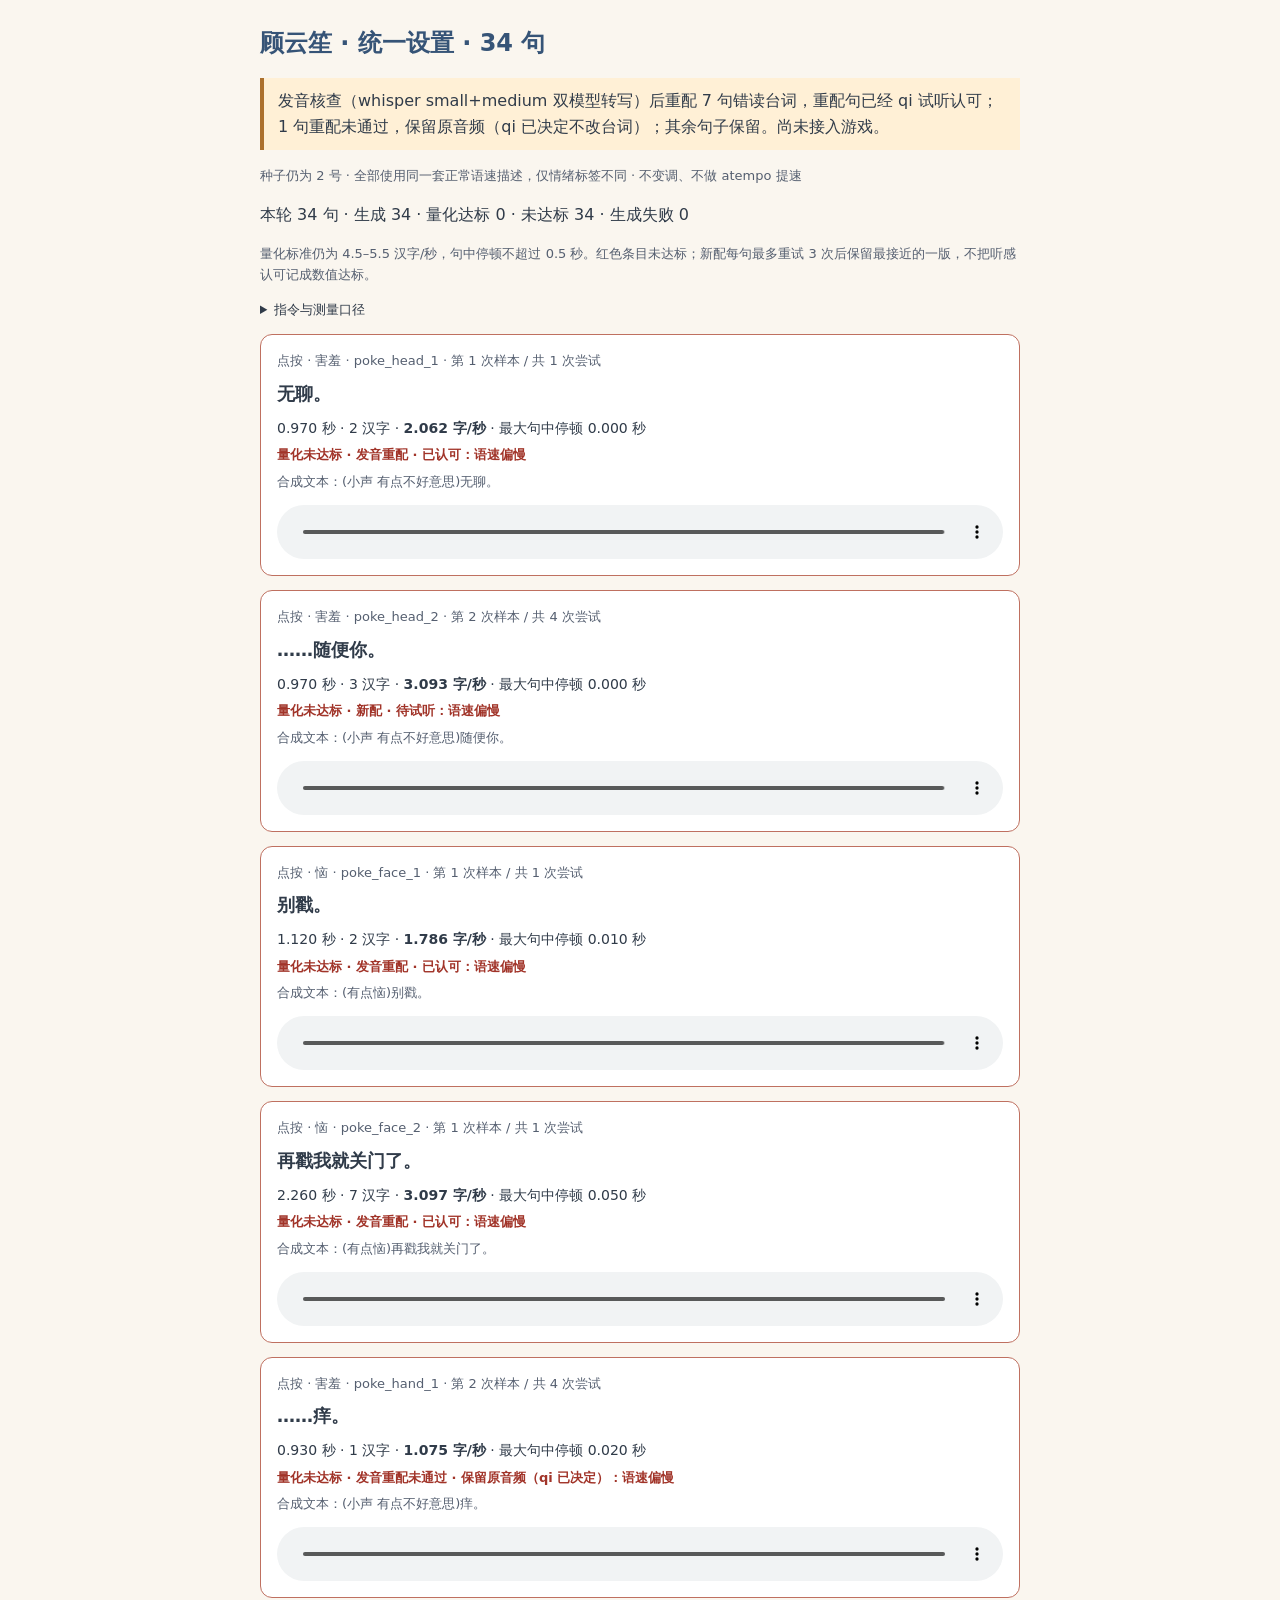
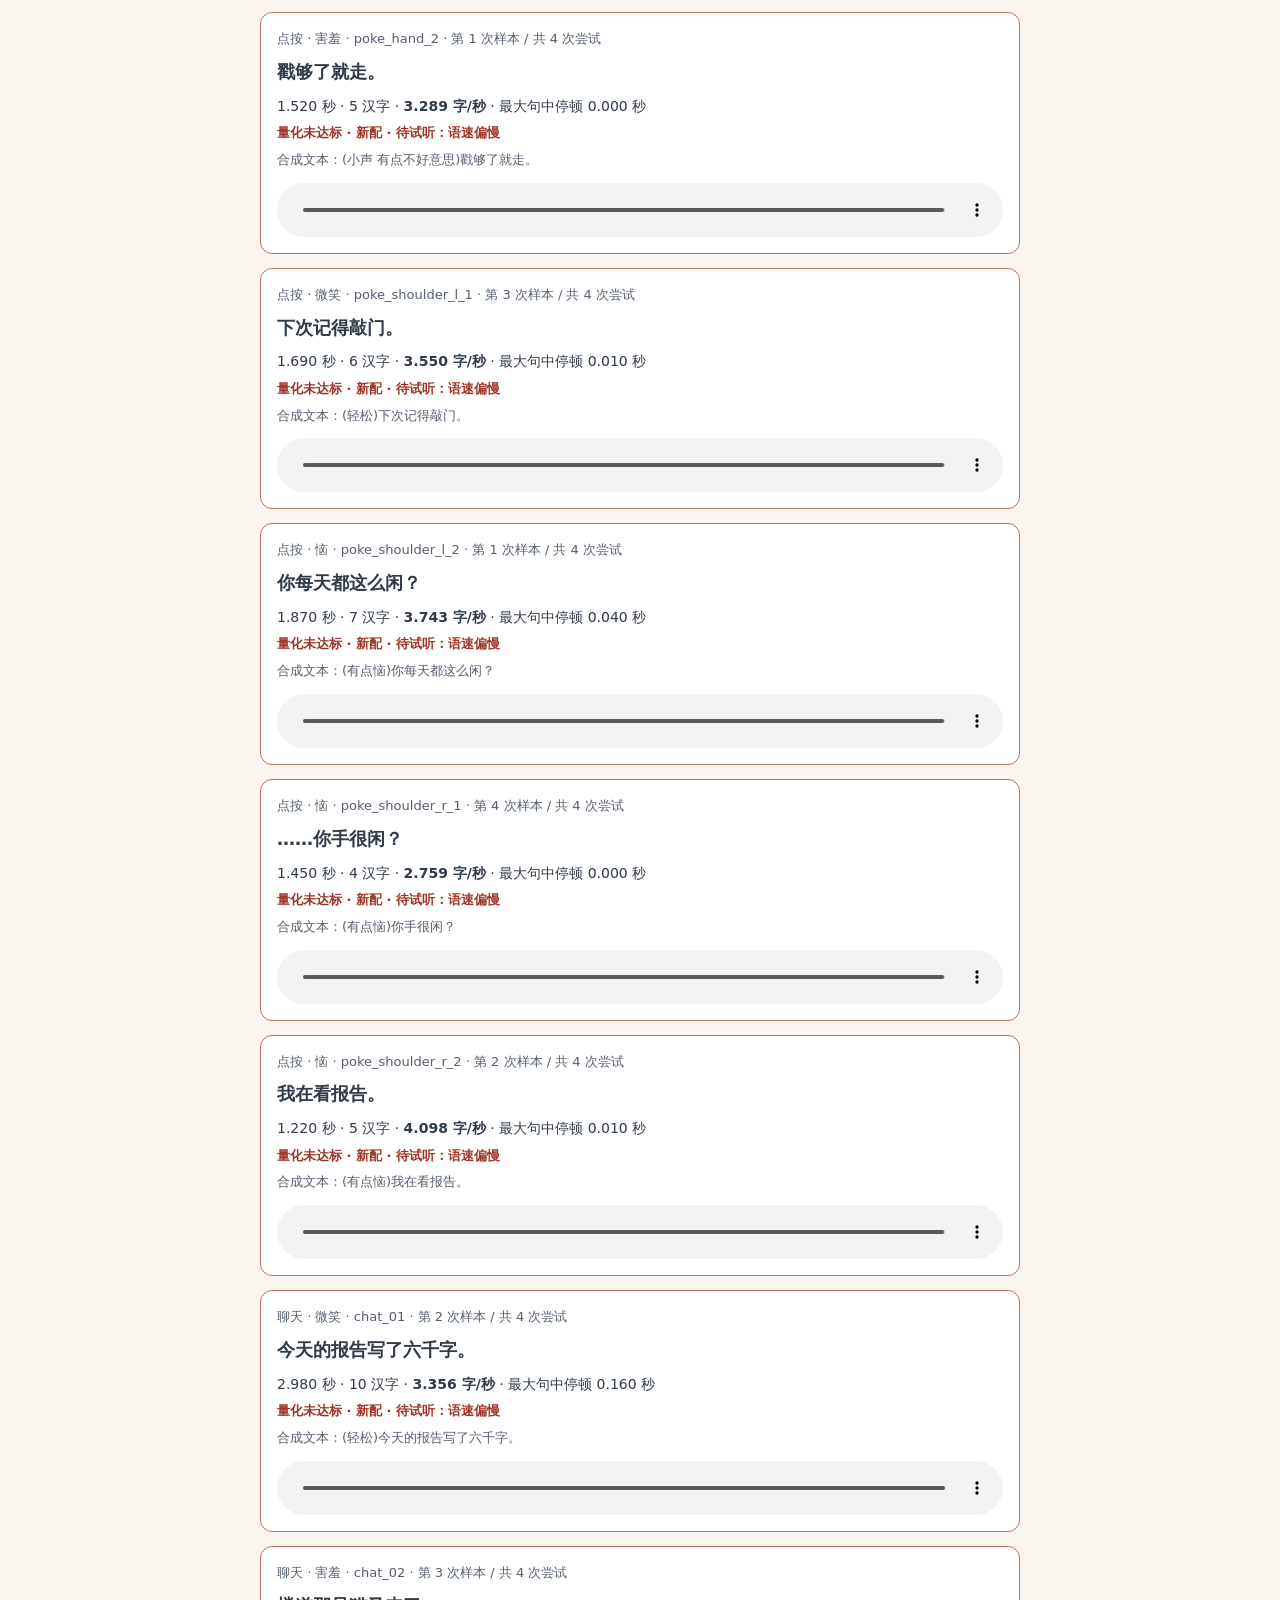
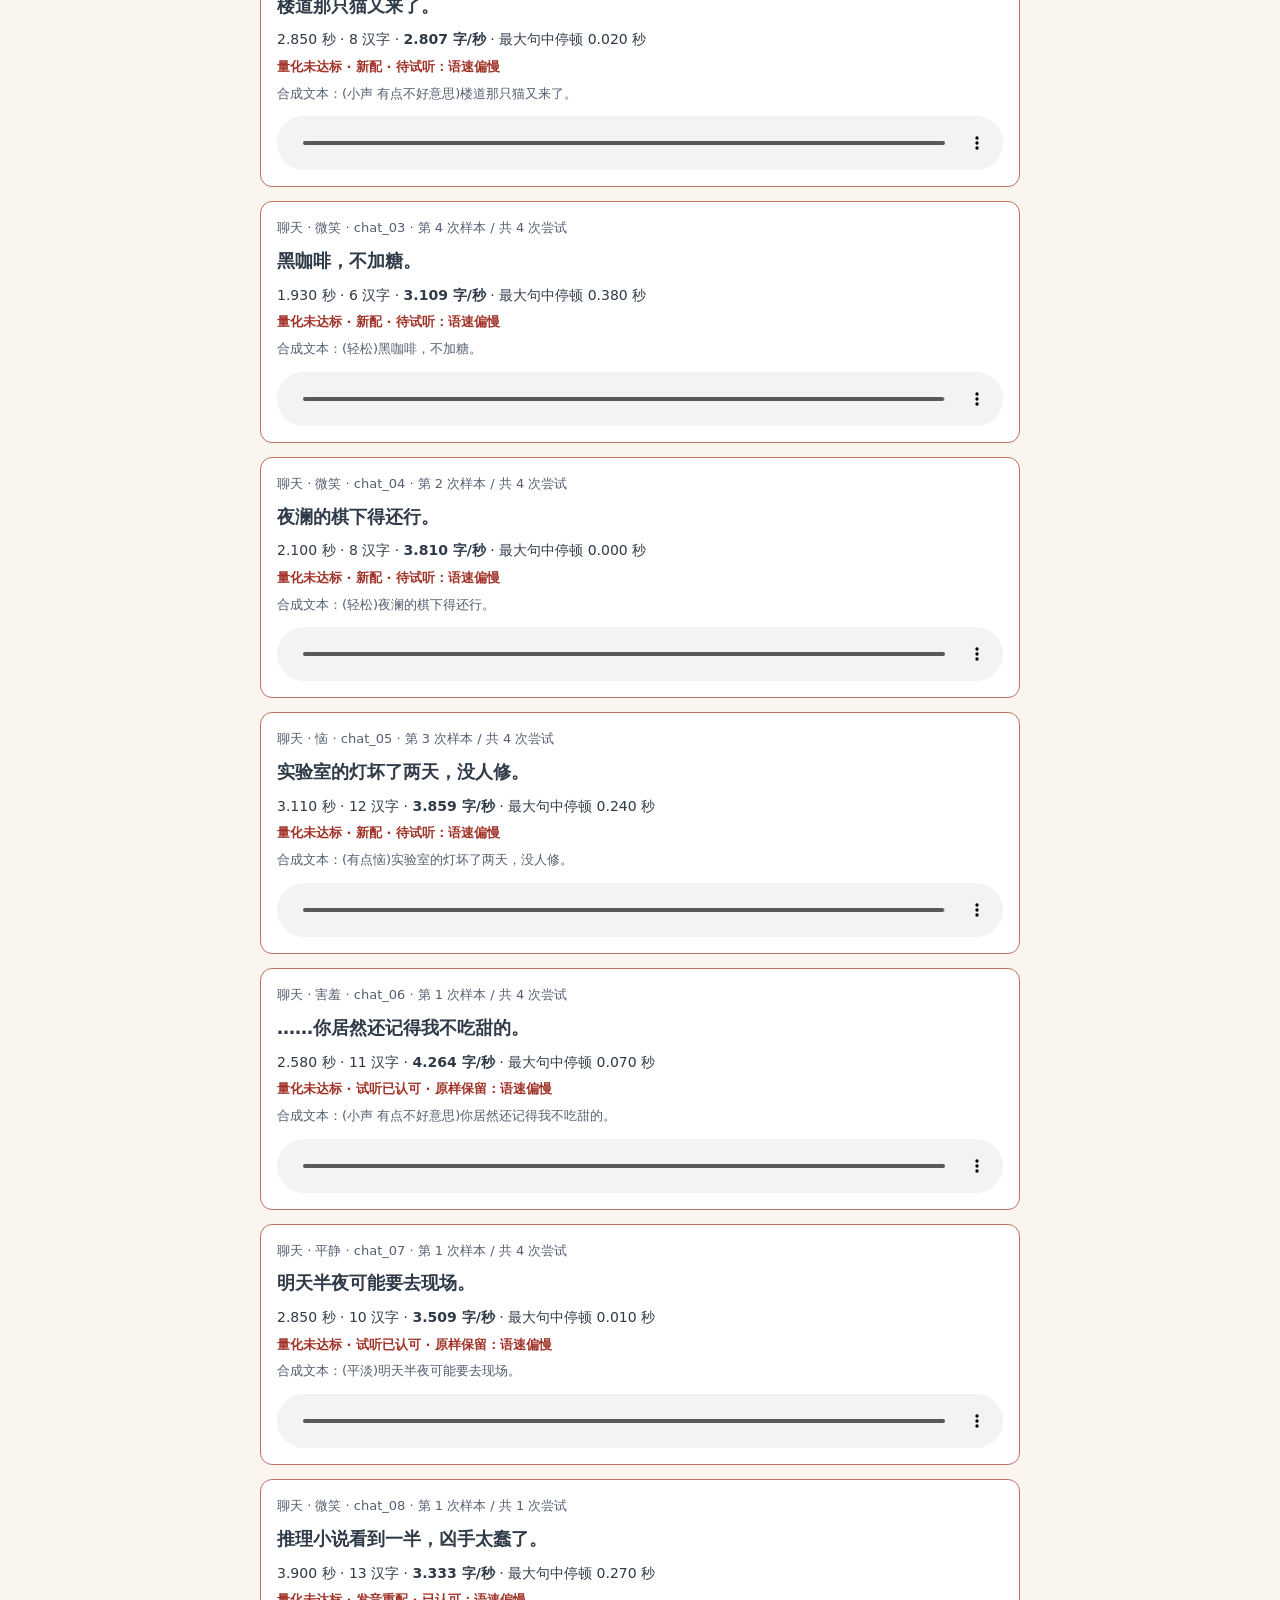
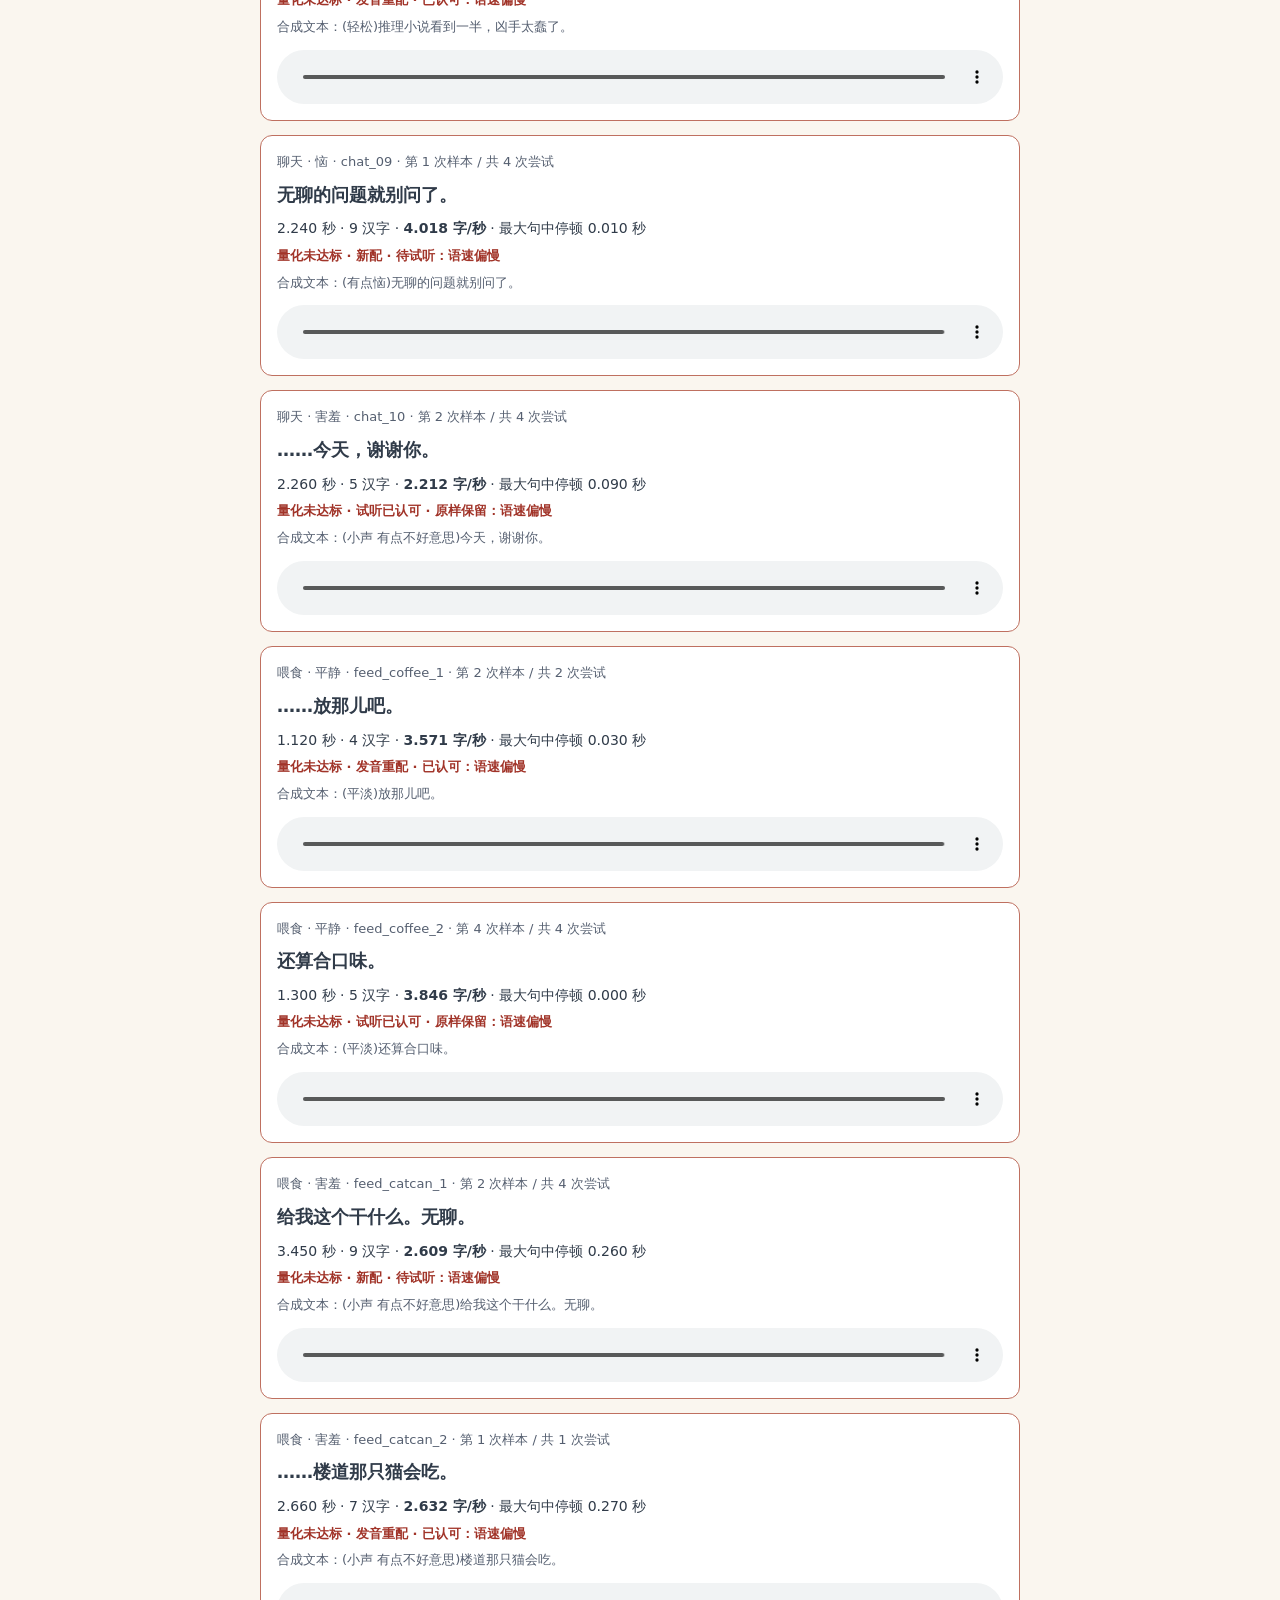
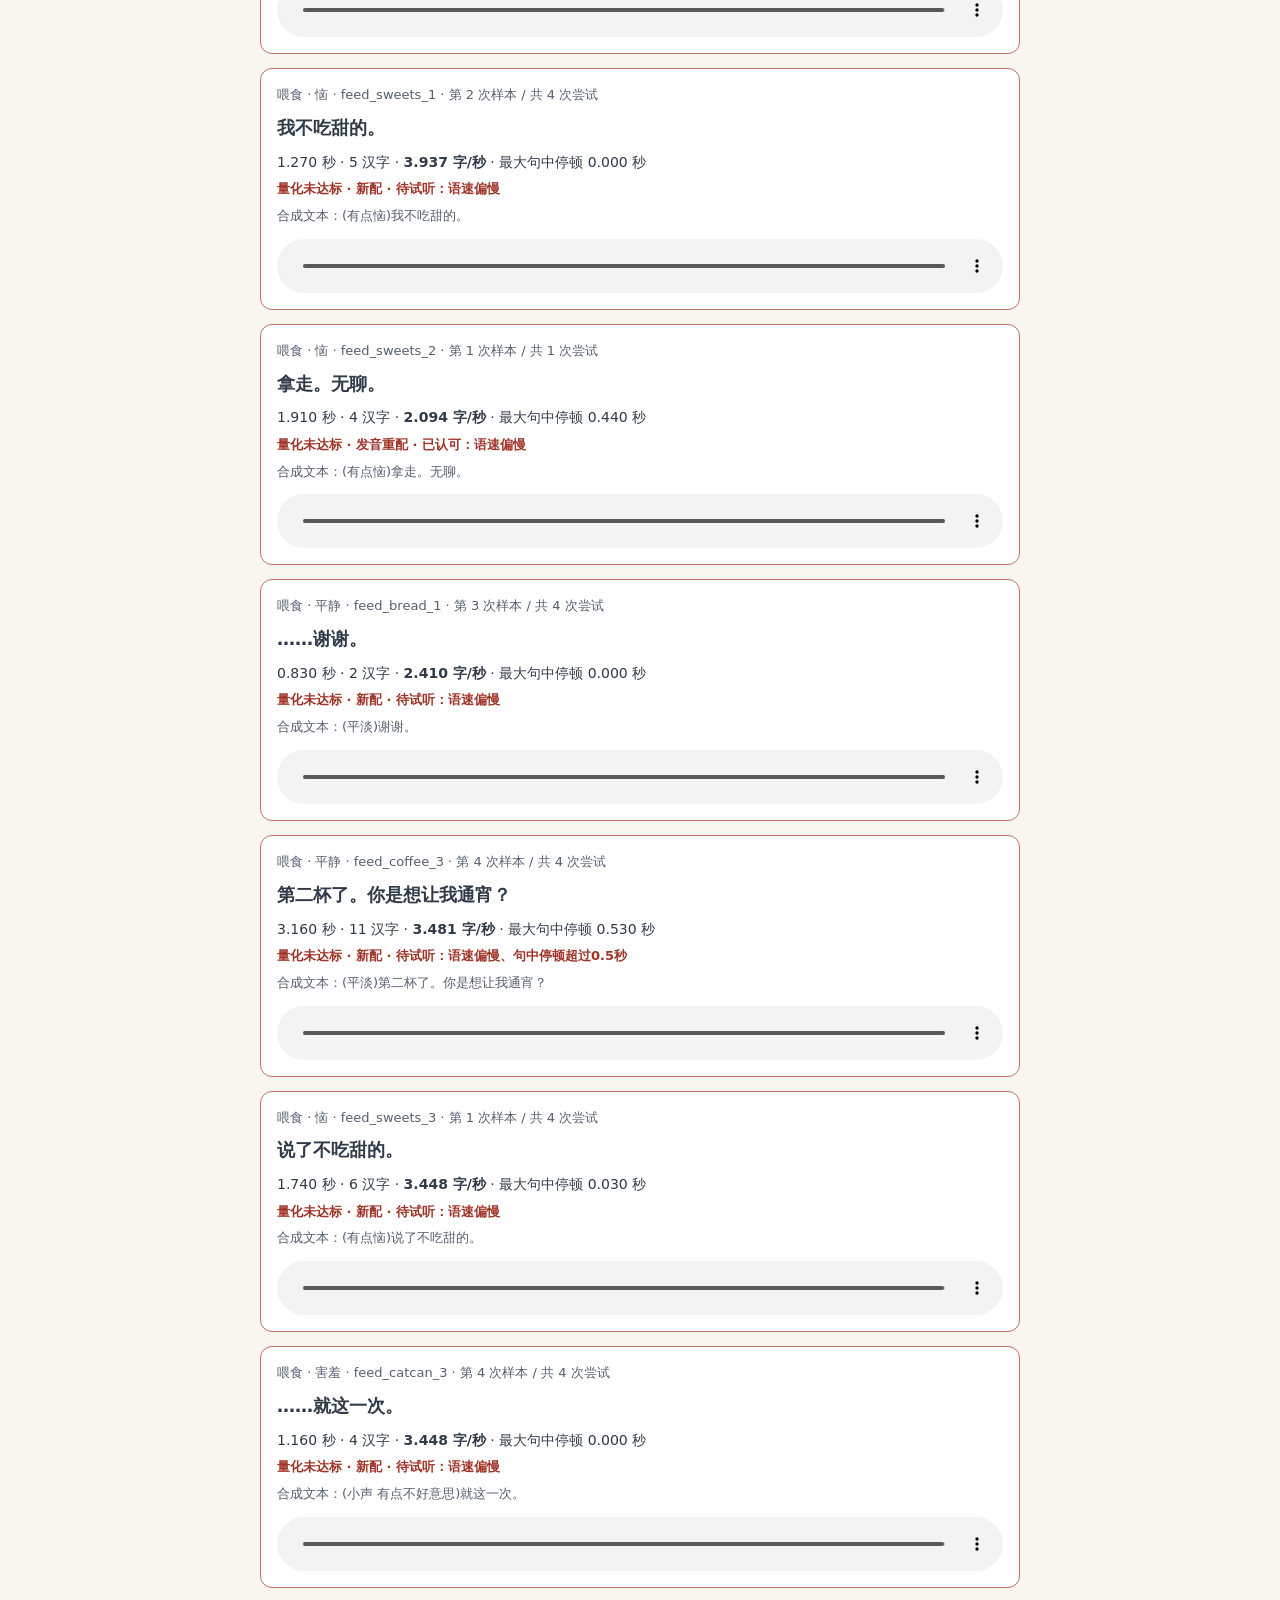
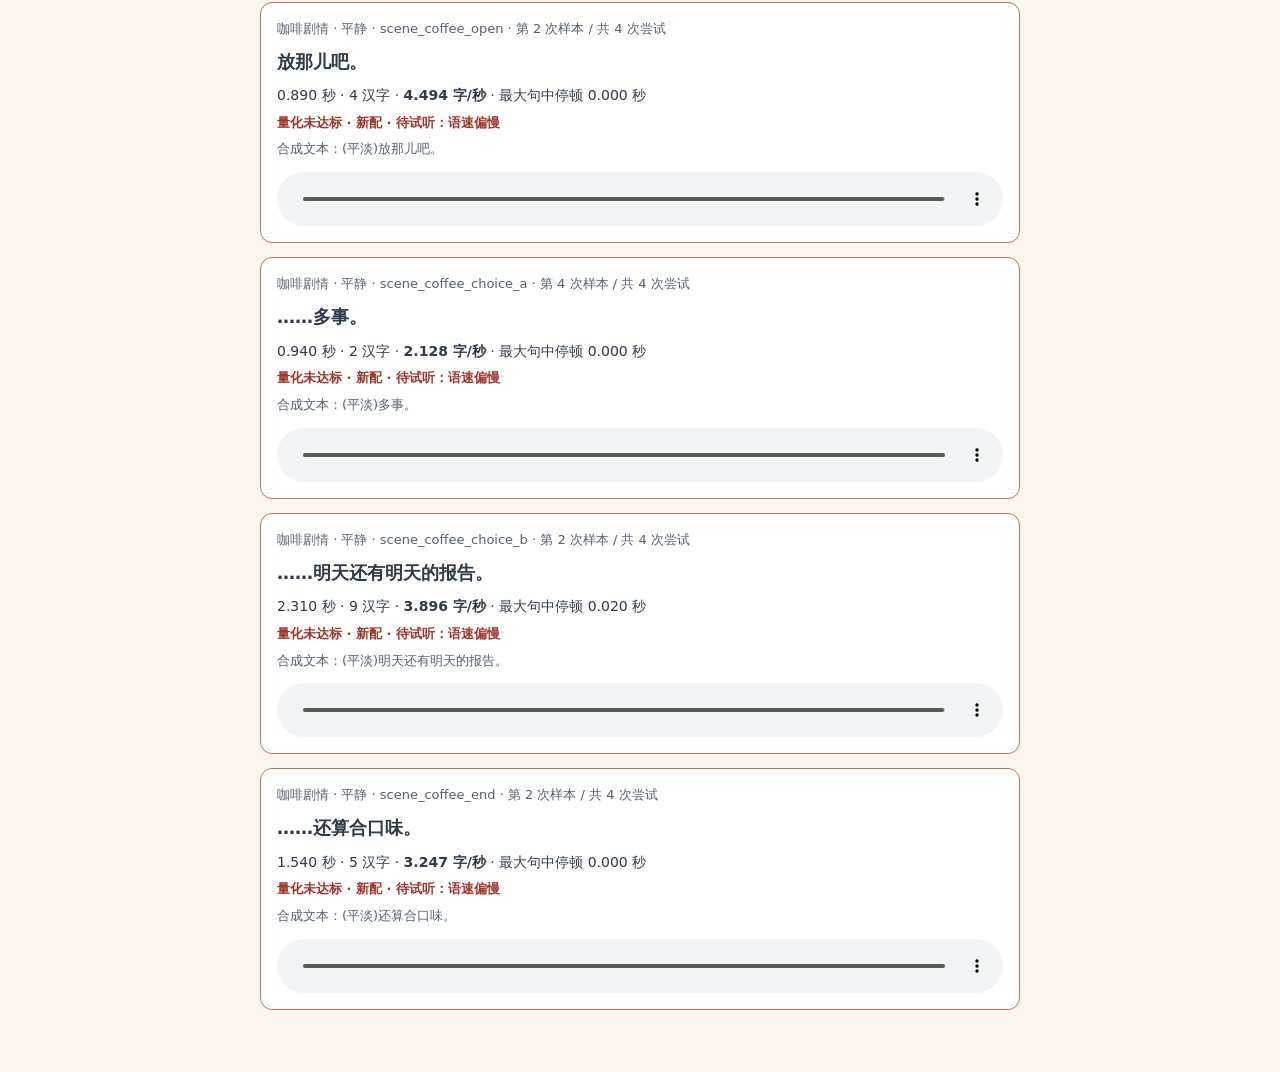
==== commit 905d43d0: "chore: 记录 qi 认可发音重配 7 句，痒。保留原音频不改台词" ====
--- a/assets/voice/yunsheng/listen.html
+++ b/assets/voice/yunsheng/listen.html
@@ -30,17 +30,17 @@
 <body>
 <main>
 <h1>顾云笙 · 统一设置 · 34 句</h1>
-<p class="notice">发音核查（whisper small+medium 双模型转写）后重配 7 句错读台词，重配句通过 medium 转写验证、待试听；1 句四次重配仍未通过，保留原音频待决定；其余句子保留。尚未接入游戏。</p>
+<p class="notice">发音核查（whisper small+medium 双模型转写）后重配 7 句错读台词，重配句已经 qi 试听认可；1 句重配未通过，保留原音频（qi 已决定不改台词）；其余句子保留。尚未接入游戏。</p>
 <p class="meta">种子仍为 2 号 · 全部使用同一套正常语速描述，仅情绪标签不同 · 不变调、不做 atempo 提速</p>
 <p>本轮 34 句 · 生成 34 · 量化达标 0 · 未达标 34 · 生成失败 0</p>
 <p class="meta">量化标准仍为 4.5–5.5 汉字/秒，句中停顿不超过 0.5 秒。红色条目未达标；新配每句最多重试 3 次后保留最接近的一版，不把听感认可记成数值达标。</p>
 <details><summary>指令与测量口径</summary><p>年轻女研究生，声音清冷、偏低，语气淡淡的。正常语速，像平时跟熟人说话，一句话连着说，不拖音、不一字一顿。标准普通话，声音实，不要气声、气泡音、夹子音、撒娇。</p>
 <p>时长按裁剪后 MP3 解码采样数计算（不含编码填充）；字数只计处理后的汉字，不计标点、括号提示与标签。静音按 −50 dB、10 ms RMS 窗检测；首尾静音各最多保留 0.15 秒，不改句中停顿、不补静音。数值验收不代替听感和发音验收。</p></details>
-<section class="row failed" data-id="poke_head_1"><div class="sub">点按 · 害羞 · poke_head_1 · 第 1 次样本 / 共 1 次尝试</div><h2>无聊。</h2><p class="metrics">0.970 秒 · 2 汉字 · <strong>2.062 字/秒</strong> · 最大句中停顿 0.000 秒</p><p class="state">量化未达标 · 发音重配 · 待试听：语速偏慢</p><div class="sub">合成文本：(小声 有点不好意思)无聊。</div><audio controls preload="metadata" aria-label="试听 无聊。" src="unified/poke_head_1.mp3?v=c62715a86eb7"></audio><p class="audio-error" role="status" aria-live="polite"></p></section>
+<section class="row failed" data-id="poke_head_1"><div class="sub">点按 · 害羞 · poke_head_1 · 第 1 次样本 / 共 1 次尝试</div><h2>无聊。</h2><p class="metrics">0.970 秒 · 2 汉字 · <strong>2.062 字/秒</strong> · 最大句中停顿 0.000 秒</p><p class="state">量化未达标 · 发音重配 · 已认可：语速偏慢</p><div class="sub">合成文本：(小声 有点不好意思)无聊。</div><audio controls preload="metadata" aria-label="试听 无聊。" src="unified/poke_head_1.mp3?v=c62715a86eb7"></audio><p class="audio-error" role="status" aria-live="polite"></p></section>
 <section class="row failed" data-id="poke_head_2"><div class="sub">点按 · 害羞 · poke_head_2 · 第 2 次样本 / 共 4 次尝试</div><h2>……随便你。</h2><p class="metrics">0.970 秒 · 3 汉字 · <strong>3.093 字/秒</strong> · 最大句中停顿 0.000 秒</p><p class="state">量化未达标 · 新配 · 待试听：语速偏慢</p><div class="sub">合成文本：(小声 有点不好意思)随便你。</div><audio controls preload="metadata" aria-label="试听 ……随便你。" src="unified/poke_head_2.mp3?v=f8f5d7f35443"></audio><p class="audio-error" role="status" aria-live="polite"></p></section>
-<section class="row failed" data-id="poke_face_1"><div class="sub">点按 · 恼 · poke_face_1 · 第 1 次样本 / 共 1 次尝试</div><h2>别戳。</h2><p class="metrics">1.120 秒 · 2 汉字 · <strong>1.786 字/秒</strong> · 最大句中停顿 0.010 秒</p><p class="state">量化未达标 · 发音重配 · 待试听：语速偏慢</p><div class="sub">合成文本：(有点恼)别戳。</div><audio controls preload="metadata" aria-label="试听 别戳。" src="unified/poke_face_1.mp3?v=5d40bf07c193"></audio><p class="audio-error" role="status" aria-live="polite"></p></section>
-<section class="row failed" data-id="poke_face_2"><div class="sub">点按 · 恼 · poke_face_2 · 第 1 次样本 / 共 1 次尝试</div><h2>再戳我就关门了。</h2><p class="metrics">2.260 秒 · 7 汉字 · <strong>3.097 字/秒</strong> · 最大句中停顿 0.050 秒</p><p class="state">量化未达标 · 发音重配 · 待试听：语速偏慢</p><div class="sub">合成文本：(有点恼)再戳我就关门了。</div><audio controls preload="metadata" aria-label="试听 再戳我就关门了。" src="unified/poke_face_2.mp3?v=aaf19b987a92"></audio><p class="audio-error" role="status" aria-live="polite"></p></section>
-<section class="row failed" data-id="poke_hand_1"><div class="sub">点按 · 害羞 · poke_hand_1 · 第 2 次样本 / 共 4 次尝试</div><h2>……痒。</h2><p class="metrics">0.930 秒 · 1 汉字 · <strong>1.075 字/秒</strong> · 最大句中停顿 0.020 秒</p><p class="state">量化未达标 · 发音重配未通过 · 保留原音频：语速偏慢</p><div class="sub">合成文本：(小声 有点不好意思)痒。</div><audio controls preload="metadata" aria-label="试听 ……痒。" src="unified/poke_hand_1.mp3?v=5b4e0a53ea7f"></audio><p class="audio-error" role="status" aria-live="polite"></p></section>
+<section class="row failed" data-id="poke_face_1"><div class="sub">点按 · 恼 · poke_face_1 · 第 1 次样本 / 共 1 次尝试</div><h2>别戳。</h2><p class="metrics">1.120 秒 · 2 汉字 · <strong>1.786 字/秒</strong> · 最大句中停顿 0.010 秒</p><p class="state">量化未达标 · 发音重配 · 已认可：语速偏慢</p><div class="sub">合成文本：(有点恼)别戳。</div><audio controls preload="metadata" aria-label="试听 别戳。" src="unified/poke_face_1.mp3?v=5d40bf07c193"></audio><p class="audio-error" role="status" aria-live="polite"></p></section>
+<section class="row failed" data-id="poke_face_2"><div class="sub">点按 · 恼 · poke_face_2 · 第 1 次样本 / 共 1 次尝试</div><h2>再戳我就关门了。</h2><p class="metrics">2.260 秒 · 7 汉字 · <strong>3.097 字/秒</strong> · 最大句中停顿 0.050 秒</p><p class="state">量化未达标 · 发音重配 · 已认可：语速偏慢</p><div class="sub">合成文本：(有点恼)再戳我就关门了。</div><audio controls preload="metadata" aria-label="试听 再戳我就关门了。" src="unified/poke_face_2.mp3?v=aaf19b987a92"></audio><p class="audio-error" role="status" aria-live="polite"></p></section>
+<section class="row failed" data-id="poke_hand_1"><div class="sub">点按 · 害羞 · poke_hand_1 · 第 2 次样本 / 共 4 次尝试</div><h2>……痒。</h2><p class="metrics">0.930 秒 · 1 汉字 · <strong>1.075 字/秒</strong> · 最大句中停顿 0.020 秒</p><p class="state">量化未达标 · 发音重配未通过 · 保留原音频（qi 已决定）：语速偏慢</p><div class="sub">合成文本：(小声 有点不好意思)痒。</div><audio controls preload="metadata" aria-label="试听 ……痒。" src="unified/poke_hand_1.mp3?v=5b4e0a53ea7f"></audio><p class="audio-error" role="status" aria-live="polite"></p></section>
 <section class="row failed" data-id="poke_hand_2"><div class="sub">点按 · 害羞 · poke_hand_2 · 第 1 次样本 / 共 4 次尝试</div><h2>戳够了就走。</h2><p class="metrics">1.520 秒 · 5 汉字 · <strong>3.289 字/秒</strong> · 最大句中停顿 0.000 秒</p><p class="state">量化未达标 · 新配 · 待试听：语速偏慢</p><div class="sub">合成文本：(小声 有点不好意思)戳够了就走。</div><audio controls preload="metadata" aria-label="试听 戳够了就走。" src="unified/poke_hand_2.mp3?v=0da6bc02bfe2"></audio><p class="audio-error" role="status" aria-live="polite"></p></section>
 <section class="row failed" data-id="poke_shoulder_l_1"><div class="sub">点按 · 微笑 · poke_shoulder_l_1 · 第 3 次样本 / 共 4 次尝试</div><h2>下次记得敲门。</h2><p class="metrics">1.690 秒 · 6 汉字 · <strong>3.550 字/秒</strong> · 最大句中停顿 0.010 秒</p><p class="state">量化未达标 · 新配 · 待试听：语速偏慢</p><div class="sub">合成文本：(轻松)下次记得敲门。</div><audio controls preload="metadata" aria-label="试听 下次记得敲门。" src="unified/poke_shoulder_l_1.mp3?v=24b8c4ad7eaa"></audio><p class="audio-error" role="status" aria-live="polite"></p></section>
 <section class="row failed" data-id="poke_shoulder_l_2"><div class="sub">点按 · 恼 · poke_shoulder_l_2 · 第 1 次样本 / 共 4 次尝试</div><h2>你每天都这么闲？</h2><p class="metrics">1.870 秒 · 7 汉字 · <strong>3.743 字/秒</strong> · 最大句中停顿 0.040 秒</p><p class="state">量化未达标 · 新配 · 待试听：语速偏慢</p><div class="sub">合成文本：(有点恼)你每天都这么闲？</div><audio controls preload="metadata" aria-label="试听 你每天都这么闲？" src="unified/poke_shoulder_l_2.mp3?v=1c148ddcf98a"></audio><p class="audio-error" role="status" aria-live="polite"></p></section>
@@ -53,15 +53,15 @@
 <section class="row failed" data-id="chat_05"><div class="sub">聊天 · 恼 · chat_05 · 第 3 次样本 / 共 4 次尝试</div><h2>实验室的灯坏了两天，没人修。</h2><p class="metrics">3.110 秒 · 12 汉字 · <strong>3.859 字/秒</strong> · 最大句中停顿 0.240 秒</p><p class="state">量化未达标 · 新配 · 待试听：语速偏慢</p><div class="sub">合成文本：(有点恼)实验室的灯坏了两天，没人修。</div><audio controls preload="metadata" aria-label="试听 实验室的灯坏了两天，没人修。" src="unified/chat_05.mp3?v=07429217630a"></audio><p class="audio-error" role="status" aria-live="polite"></p></section>
 <section class="row failed" data-id="chat_06"><div class="sub">聊天 · 害羞 · chat_06 · 第 1 次样本 / 共 4 次尝试</div><h2>……你居然还记得我不吃甜的。</h2><p class="metrics">2.580 秒 · 11 汉字 · <strong>4.264 字/秒</strong> · 最大句中停顿 0.070 秒</p><p class="state">量化未达标 · 试听已认可 · 原样保留：语速偏慢</p><div class="sub">合成文本：(小声 有点不好意思)你居然还记得我不吃甜的。</div><audio controls preload="metadata" aria-label="试听 ……你居然还记得我不吃甜的。" src="unified/chat_06.mp3?v=17a829c76f01"></audio><p class="audio-error" role="status" aria-live="polite"></p></section>
 <section class="row failed" data-id="chat_07"><div class="sub">聊天 · 平静 · chat_07 · 第 1 次样本 / 共 4 次尝试</div><h2>明天半夜可能要去现场。</h2><p class="metrics">2.850 秒 · 10 汉字 · <strong>3.509 字/秒</strong> · 最大句中停顿 0.010 秒</p><p class="state">量化未达标 · 试听已认可 · 原样保留：语速偏慢</p><div class="sub">合成文本：(平淡)明天半夜可能要去现场。</div><audio controls preload="metadata" aria-label="试听 明天半夜可能要去现场。" src="unified/chat_07.mp3?v=936d685236de"></audio><p class="audio-error" role="status" aria-live="polite"></p></section>
-<section class="row failed" data-id="chat_08"><div class="sub">聊天 · 微笑 · chat_08 · 第 1 次样本 / 共 1 次尝试</div><h2>推理小说看到一半，凶手太蠢了。</h2><p class="metrics">3.900 秒 · 13 汉字 · <strong>3.333 字/秒</strong> · 最大句中停顿 0.270 秒</p><p class="state">量化未达标 · 发音重配 · 待试听：语速偏慢</p><div class="sub">合成文本：(轻松)推理小说看到一半，凶手太蠢了。</div><audio controls preload="metadata" aria-label="试听 推理小说看到一半，凶手太蠢了。" src="unified/chat_08.mp3?v=24339290c65e"></audio><p class="audio-error" role="status" aria-live="polite"></p></section>
+<section class="row failed" data-id="chat_08"><div class="sub">聊天 · 微笑 · chat_08 · 第 1 次样本 / 共 1 次尝试</div><h2>推理小说看到一半，凶手太蠢了。</h2><p class="metrics">3.900 秒 · 13 汉字 · <strong>3.333 字/秒</strong> · 最大句中停顿 0.270 秒</p><p class="state">量化未达标 · 发音重配 · 已认可：语速偏慢</p><div class="sub">合成文本：(轻松)推理小说看到一半，凶手太蠢了。</div><audio controls preload="metadata" aria-label="试听 推理小说看到一半，凶手太蠢了。" src="unified/chat_08.mp3?v=24339290c65e"></audio><p class="audio-error" role="status" aria-live="polite"></p></section>
 <section class="row failed" data-id="chat_09"><div class="sub">聊天 · 恼 · chat_09 · 第 1 次样本 / 共 4 次尝试</div><h2>无聊的问题就别问了。</h2><p class="metrics">2.240 秒 · 9 汉字 · <strong>4.018 字/秒</strong> · 最大句中停顿 0.010 秒</p><p class="state">量化未达标 · 新配 · 待试听：语速偏慢</p><div class="sub">合成文本：(有点恼)无聊的问题就别问了。</div><audio controls preload="metadata" aria-label="试听 无聊的问题就别问了。" src="unified/chat_09.mp3?v=27571120a7d2"></audio><p class="audio-error" role="status" aria-live="polite"></p></section>
 <section class="row failed" data-id="chat_10"><div class="sub">聊天 · 害羞 · chat_10 · 第 2 次样本 / 共 4 次尝试</div><h2>……今天，谢谢你。</h2><p class="metrics">2.260 秒 · 5 汉字 · <strong>2.212 字/秒</strong> · 最大句中停顿 0.090 秒</p><p class="state">量化未达标 · 试听已认可 · 原样保留：语速偏慢</p><div class="sub">合成文本：(小声 有点不好意思)今天，谢谢你。</div><audio controls preload="metadata" aria-label="试听 ……今天，谢谢你。" src="unified/chat_10.mp3?v=96ad663eb574"></audio><p class="audio-error" role="status" aria-live="polite"></p></section>
-<section class="row failed" data-id="feed_coffee_1"><div class="sub">喂食 · 平静 · feed_coffee_1 · 第 2 次样本 / 共 2 次尝试</div><h2>……放那儿吧。</h2><p class="metrics">1.120 秒 · 4 汉字 · <strong>3.571 字/秒</strong> · 最大句中停顿 0.030 秒</p><p class="state">量化未达标 · 发音重配 · 待试听：语速偏慢</p><div class="sub">合成文本：(平淡)放那儿吧。</div><audio controls preload="metadata" aria-label="试听 ……放那儿吧。" src="unified/feed_coffee_1.mp3?v=e4a1c4739756"></audio><p class="audio-error" role="status" aria-live="polite"></p></section>
+<section class="row failed" data-id="feed_coffee_1"><div class="sub">喂食 · 平静 · feed_coffee_1 · 第 2 次样本 / 共 2 次尝试</div><h2>……放那儿吧。</h2><p class="metrics">1.120 秒 · 4 汉字 · <strong>3.571 字/秒</strong> · 最大句中停顿 0.030 秒</p><p class="state">量化未达标 · 发音重配 · 已认可：语速偏慢</p><div class="sub">合成文本：(平淡)放那儿吧。</div><audio controls preload="metadata" aria-label="试听 ……放那儿吧。" src="unified/feed_coffee_1.mp3?v=e4a1c4739756"></audio><p class="audio-error" role="status" aria-live="polite"></p></section>
 <section class="row failed" data-id="feed_coffee_2"><div class="sub">喂食 · 平静 · feed_coffee_2 · 第 4 次样本 / 共 4 次尝试</div><h2>还算合口味。</h2><p class="metrics">1.300 秒 · 5 汉字 · <strong>3.846 字/秒</strong> · 最大句中停顿 0.000 秒</p><p class="state">量化未达标 · 试听已认可 · 原样保留：语速偏慢</p><div class="sub">合成文本：(平淡)还算合口味。</div><audio controls preload="metadata" aria-label="试听 还算合口味。" src="unified/feed_coffee_2.mp3?v=7ee47f235ad2"></audio><p class="audio-error" role="status" aria-live="polite"></p></section>
 <section class="row failed" data-id="feed_catcan_1"><div class="sub">喂食 · 害羞 · feed_catcan_1 · 第 2 次样本 / 共 4 次尝试</div><h2>给我这个干什么。无聊。</h2><p class="metrics">3.450 秒 · 9 汉字 · <strong>2.609 字/秒</strong> · 最大句中停顿 0.260 秒</p><p class="state">量化未达标 · 新配 · 待试听：语速偏慢</p><div class="sub">合成文本：(小声 有点不好意思)给我这个干什么。无聊。</div><audio controls preload="metadata" aria-label="试听 给我这个干什么。无聊。" src="unified/feed_catcan_1.mp3?v=947da36d914e"></audio><p class="audio-error" role="status" aria-live="polite"></p></section>
-<section class="row failed" data-id="feed_catcan_2"><div class="sub">喂食 · 害羞 · feed_catcan_2 · 第 1 次样本 / 共 1 次尝试</div><h2>……楼道那只猫会吃。</h2><p class="metrics">2.660 秒 · 7 汉字 · <strong>2.632 字/秒</strong> · 最大句中停顿 0.270 秒</p><p class="state">量化未达标 · 发音重配 · 待试听：语速偏慢</p><div class="sub">合成文本：(小声 有点不好意思)楼道那只猫会吃。</div><audio controls preload="metadata" aria-label="试听 ……楼道那只猫会吃。" src="unified/feed_catcan_2.mp3?v=db10d0806896"></audio><p class="audio-error" role="status" aria-live="polite"></p></section>
+<section class="row failed" data-id="feed_catcan_2"><div class="sub">喂食 · 害羞 · feed_catcan_2 · 第 1 次样本 / 共 1 次尝试</div><h2>……楼道那只猫会吃。</h2><p class="metrics">2.660 秒 · 7 汉字 · <strong>2.632 字/秒</strong> · 最大句中停顿 0.270 秒</p><p class="state">量化未达标 · 发音重配 · 已认可：语速偏慢</p><div class="sub">合成文本：(小声 有点不好意思)楼道那只猫会吃。</div><audio controls preload="metadata" aria-label="试听 ……楼道那只猫会吃。" src="unified/feed_catcan_2.mp3?v=db10d0806896"></audio><p class="audio-error" role="status" aria-live="polite"></p></section>
 <section class="row failed" data-id="feed_sweets_1"><div class="sub">喂食 · 恼 · feed_sweets_1 · 第 2 次样本 / 共 4 次尝试</div><h2>我不吃甜的。</h2><p class="metrics">1.270 秒 · 5 汉字 · <strong>3.937 字/秒</strong> · 最大句中停顿 0.000 秒</p><p class="state">量化未达标 · 新配 · 待试听：语速偏慢</p><div class="sub">合成文本：(有点恼)我不吃甜的。</div><audio controls preload="metadata" aria-label="试听 我不吃甜的。" src="unified/feed_sweets_1.mp3?v=f32192d8507f"></audio><p class="audio-error" role="status" aria-live="polite"></p></section>
-<section class="row failed" data-id="feed_sweets_2"><div class="sub">喂食 · 恼 · feed_sweets_2 · 第 1 次样本 / 共 1 次尝试</div><h2>拿走。无聊。</h2><p class="metrics">1.910 秒 · 4 汉字 · <strong>2.094 字/秒</strong> · 最大句中停顿 0.440 秒</p><p class="state">量化未达标 · 发音重配 · 待试听：语速偏慢</p><div class="sub">合成文本：(有点恼)拿走。无聊。</div><audio controls preload="metadata" aria-label="试听 拿走。无聊。" src="unified/feed_sweets_2.mp3?v=9e9eb45311ba"></audio><p class="audio-error" role="status" aria-live="polite"></p></section>
+<section class="row failed" data-id="feed_sweets_2"><div class="sub">喂食 · 恼 · feed_sweets_2 · 第 1 次样本 / 共 1 次尝试</div><h2>拿走。无聊。</h2><p class="metrics">1.910 秒 · 4 汉字 · <strong>2.094 字/秒</strong> · 最大句中停顿 0.440 秒</p><p class="state">量化未达标 · 发音重配 · 已认可：语速偏慢</p><div class="sub">合成文本：(有点恼)拿走。无聊。</div><audio controls preload="metadata" aria-label="试听 拿走。无聊。" src="unified/feed_sweets_2.mp3?v=9e9eb45311ba"></audio><p class="audio-error" role="status" aria-live="polite"></p></section>
 <section class="row failed" data-id="feed_bread_1"><div class="sub">喂食 · 平静 · feed_bread_1 · 第 3 次样本 / 共 4 次尝试</div><h2>……谢谢。</h2><p class="metrics">0.830 秒 · 2 汉字 · <strong>2.410 字/秒</strong> · 最大句中停顿 0.000 秒</p><p class="state">量化未达标 · 新配 · 待试听：语速偏慢</p><div class="sub">合成文本：(平淡)谢谢。</div><audio controls preload="metadata" aria-label="试听 ……谢谢。" src="unified/feed_bread_1.mp3?v=2995337a7cdb"></audio><p class="audio-error" role="status" aria-live="polite"></p></section>
 <section class="row failed" data-id="feed_coffee_3"><div class="sub">喂食 · 平静 · feed_coffee_3 · 第 4 次样本 / 共 4 次尝试</div><h2>第二杯了。你是想让我通宵？</h2><p class="metrics">3.160 秒 · 11 汉字 · <strong>3.481 字/秒</strong> · 最大句中停顿 0.530 秒</p><p class="state">量化未达标 · 新配 · 待试听：语速偏慢、句中停顿超过0.5秒</p><div class="sub">合成文本：(平淡)第二杯了。你是想让我通宵？</div><audio controls preload="metadata" aria-label="试听 第二杯了。你是想让我通宵？" src="unified/feed_coffee_3.mp3?v=0bc8d6e07ef7"></audio><p class="audio-error" role="status" aria-live="polite"></p></section>
 <section class="row failed" data-id="feed_sweets_3"><div class="sub">喂食 · 恼 · feed_sweets_3 · 第 1 次样本 / 共 4 次尝试</div><h2>说了不吃甜的。</h2><p class="metrics">1.740 秒 · 6 汉字 · <strong>3.448 字/秒</strong> · 最大句中停顿 0.030 秒</p><p class="state">量化未达标 · 新配 · 待试听：语速偏慢</p><div class="sub">合成文本：(有点恼)说了不吃甜的。</div><audio controls preload="metadata" aria-label="试听 说了不吃甜的。" src="unified/feed_sweets_3.mp3?v=6b1e7b2d7fe7"></audio><p class="audio-error" role="status" aria-live="polite"></p></section>
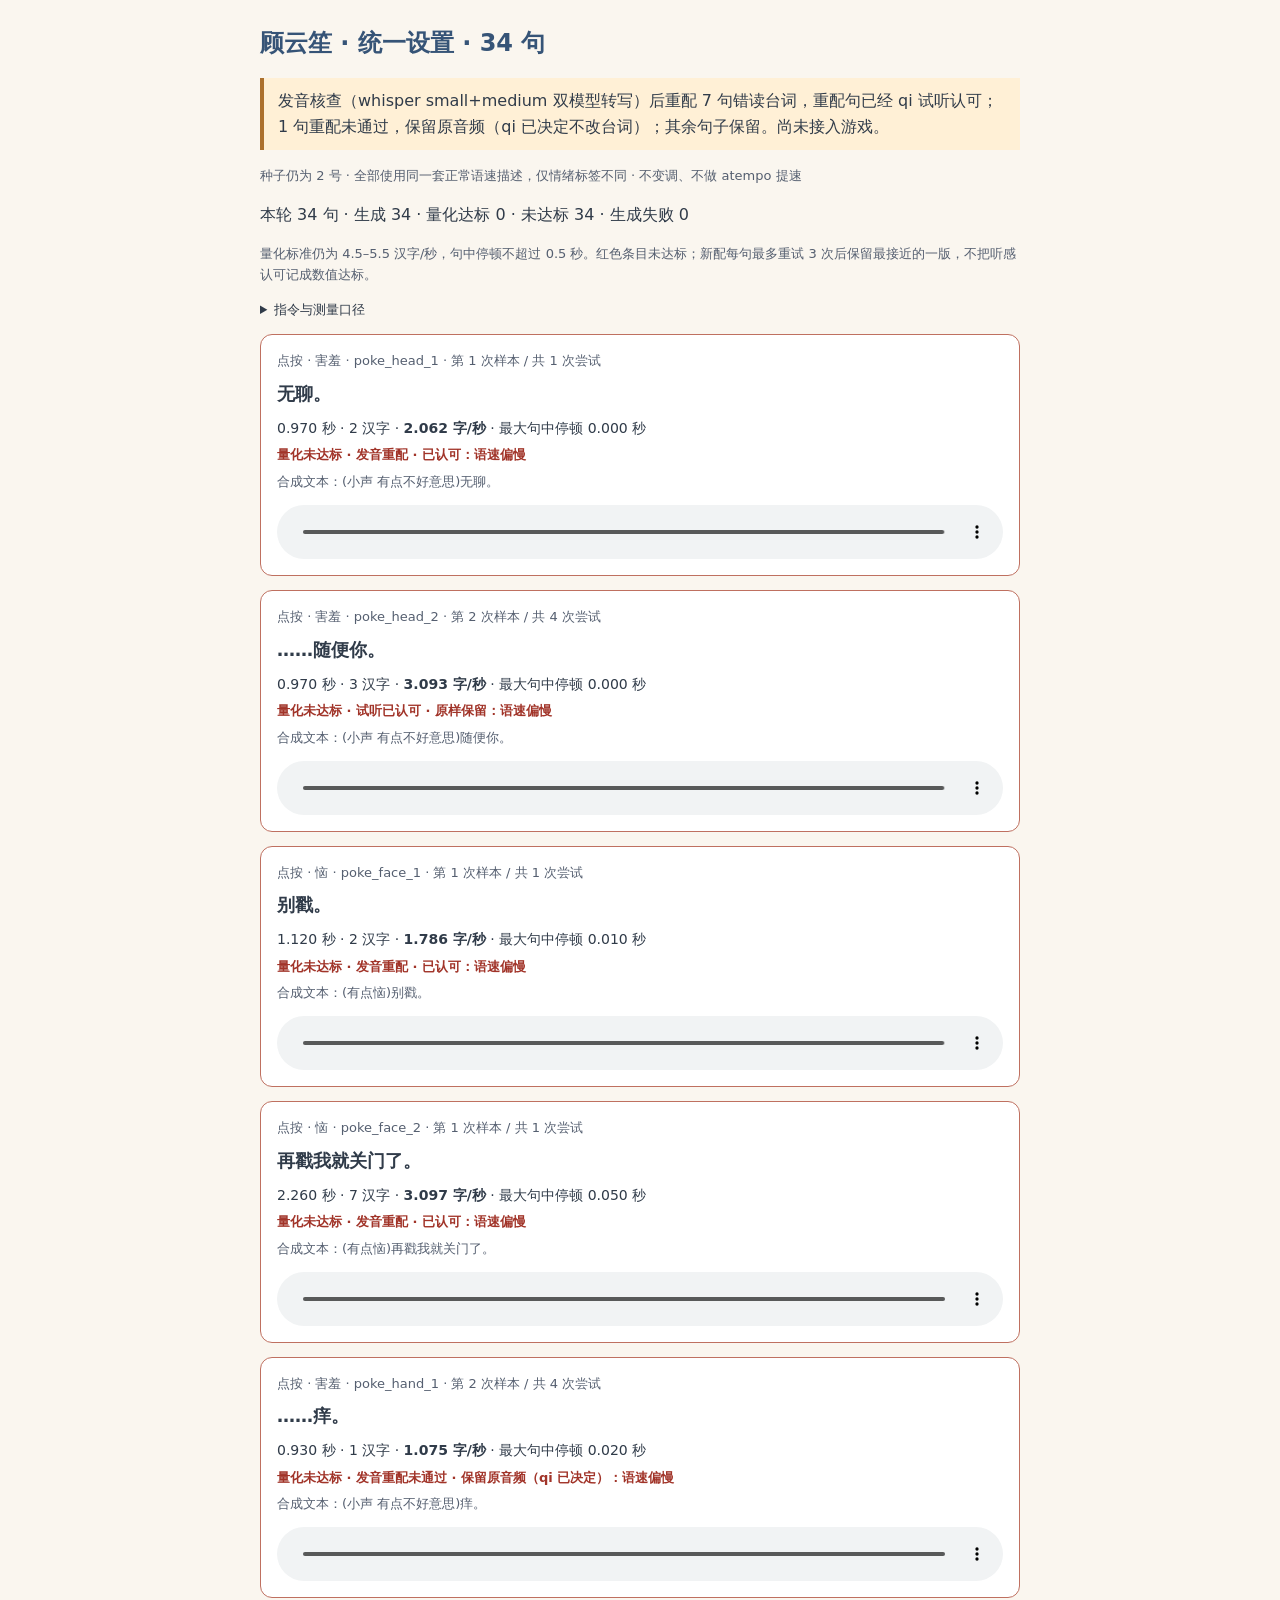
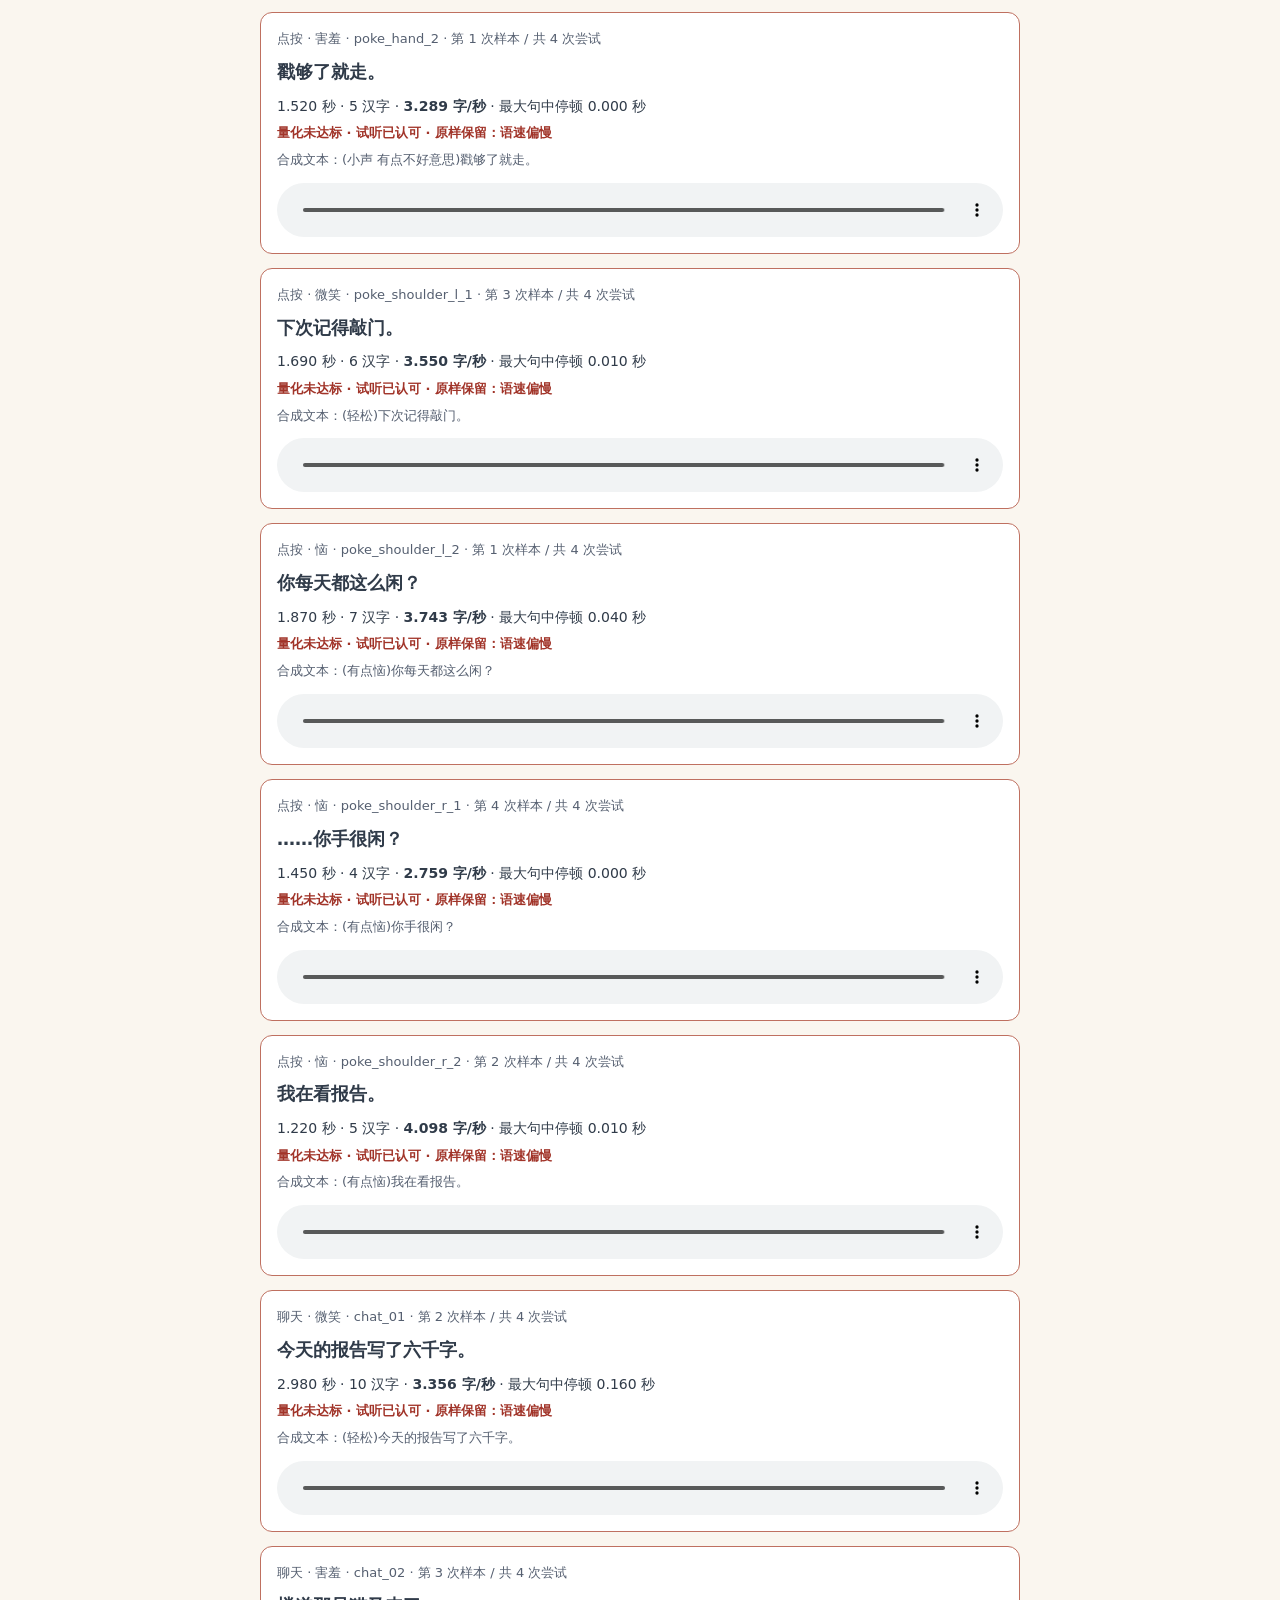
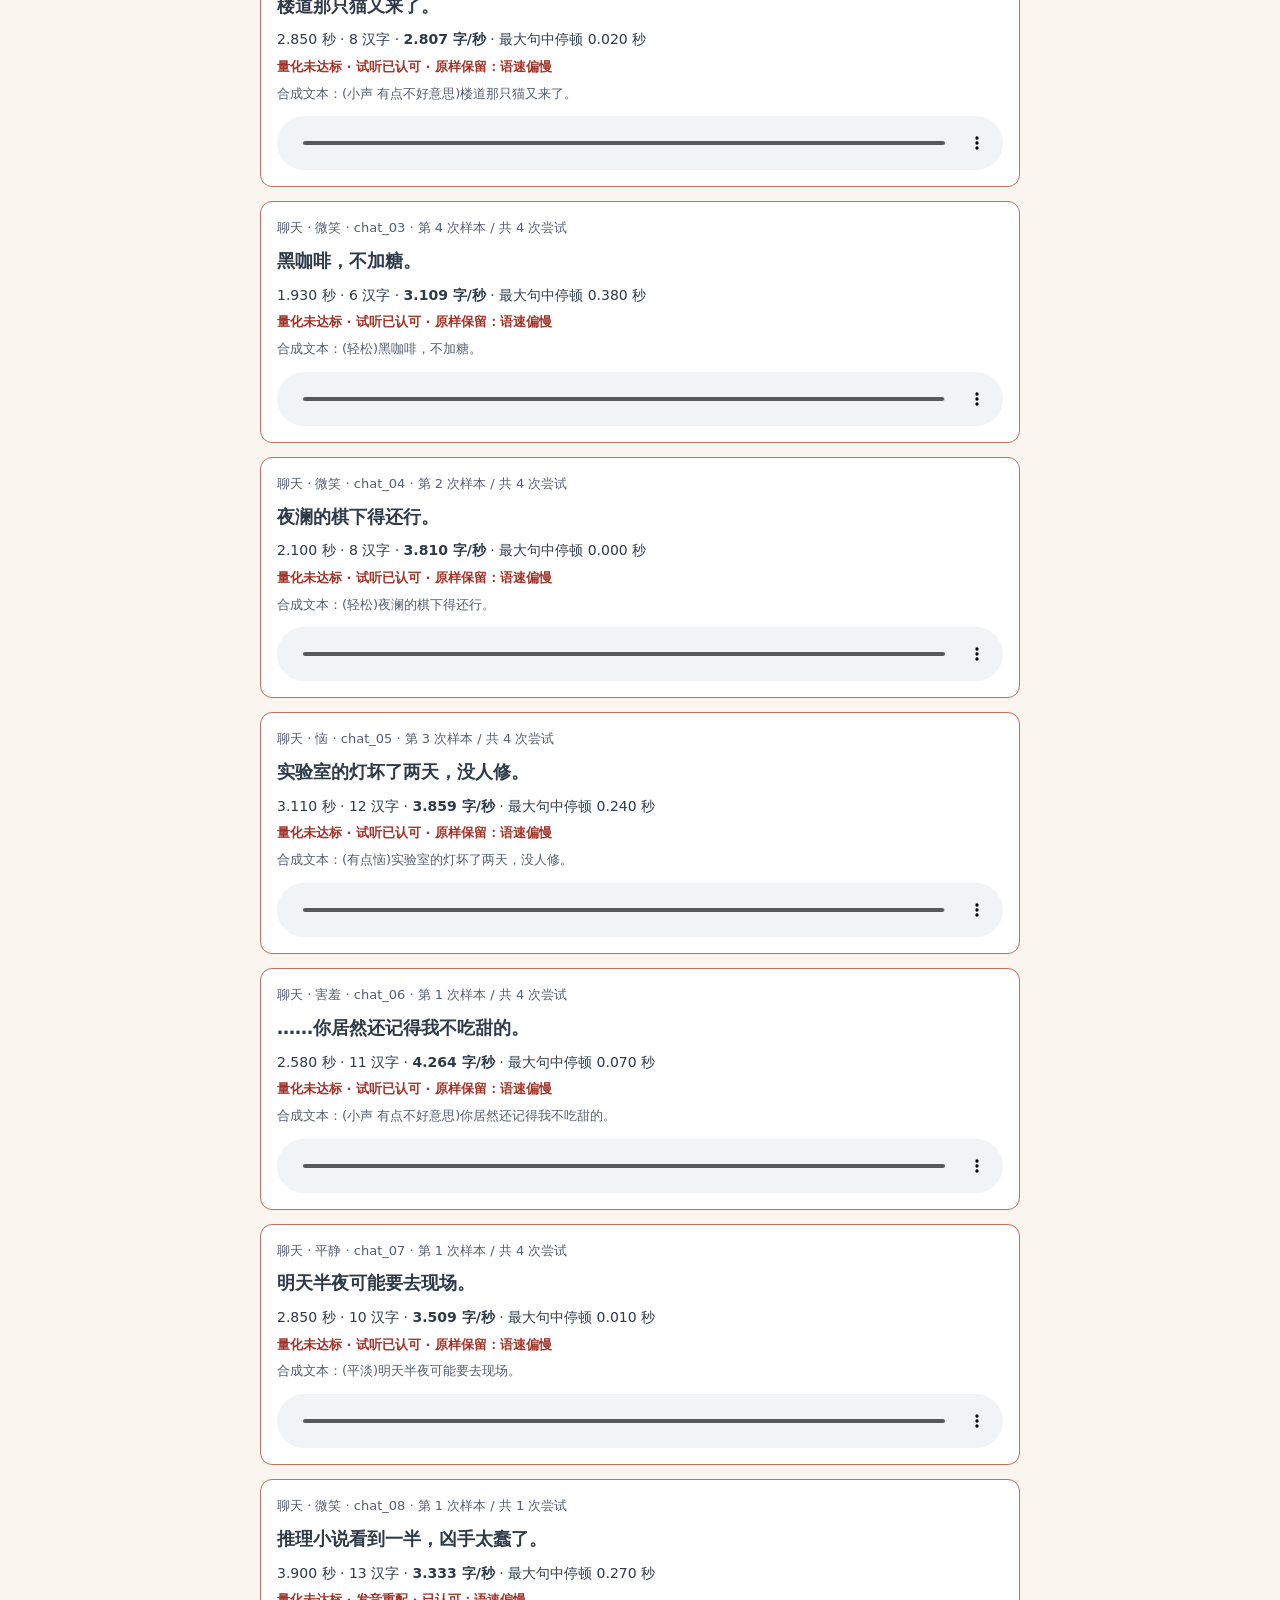
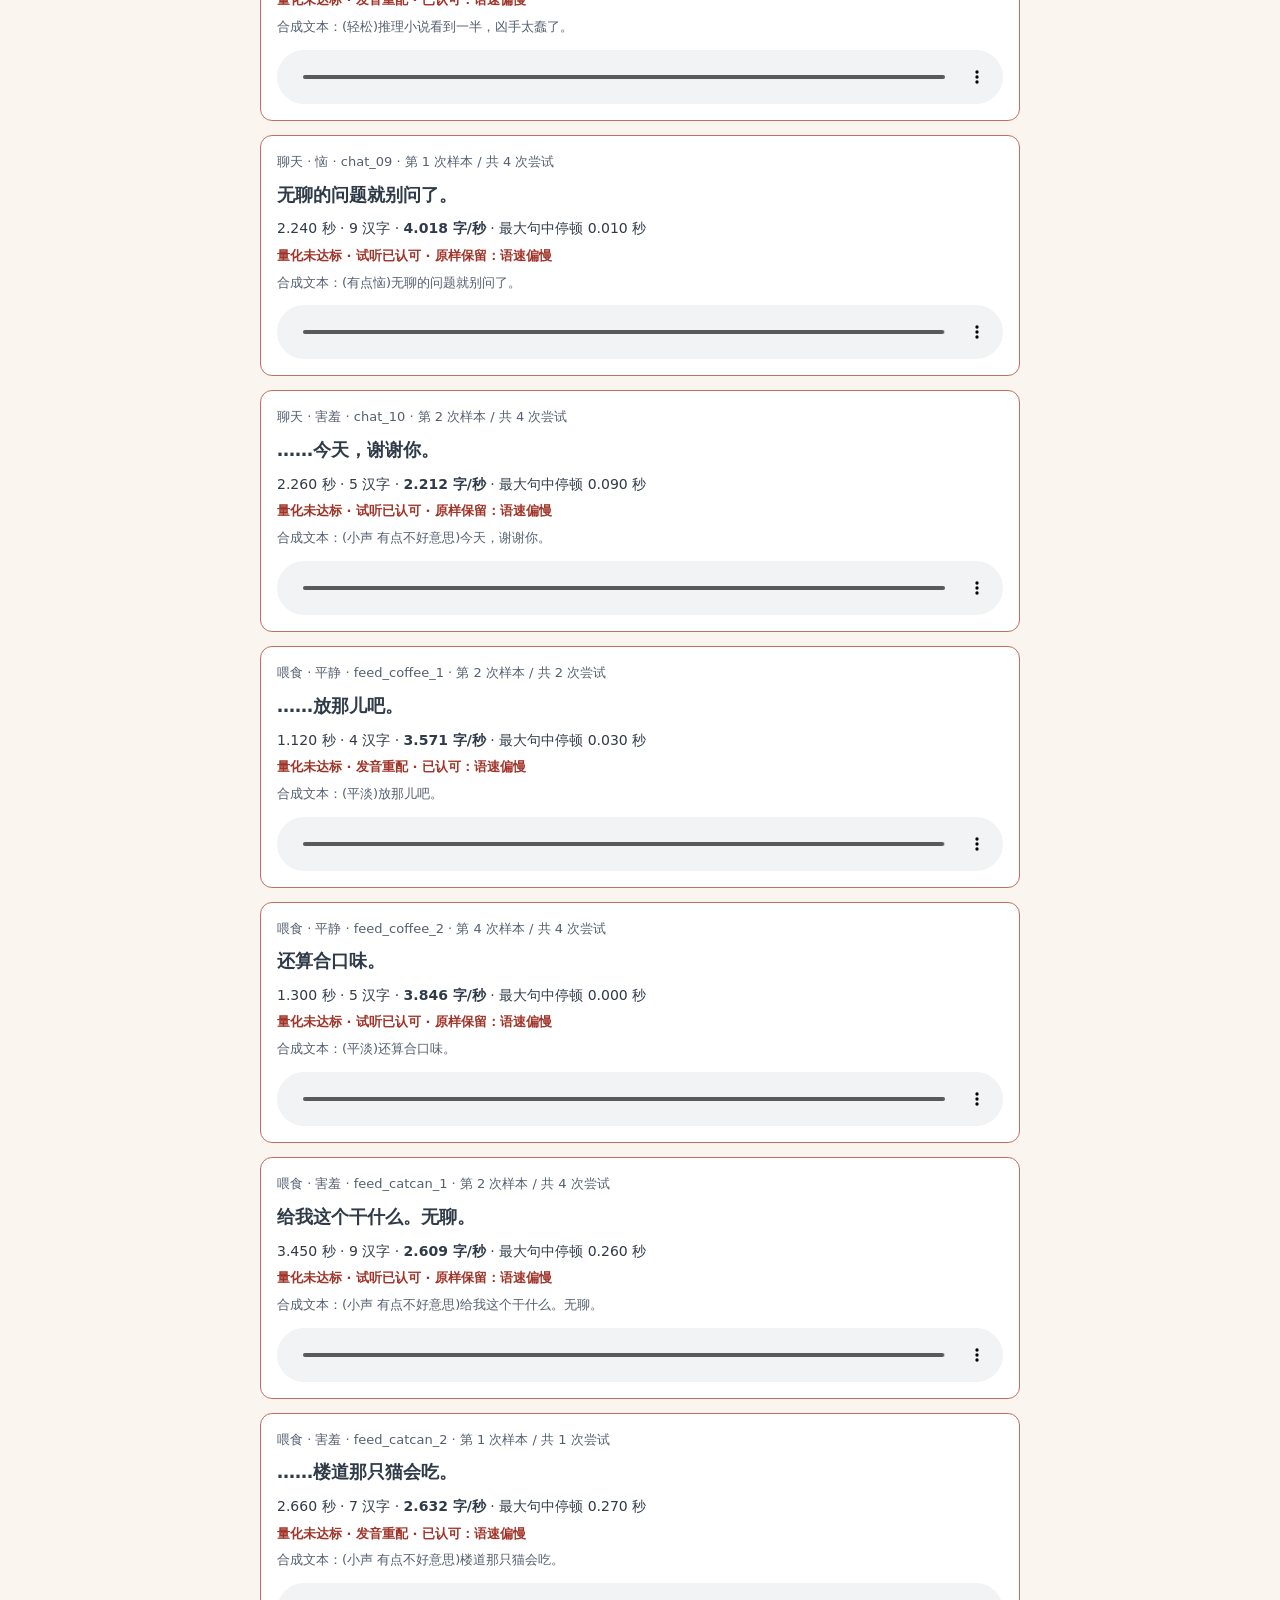
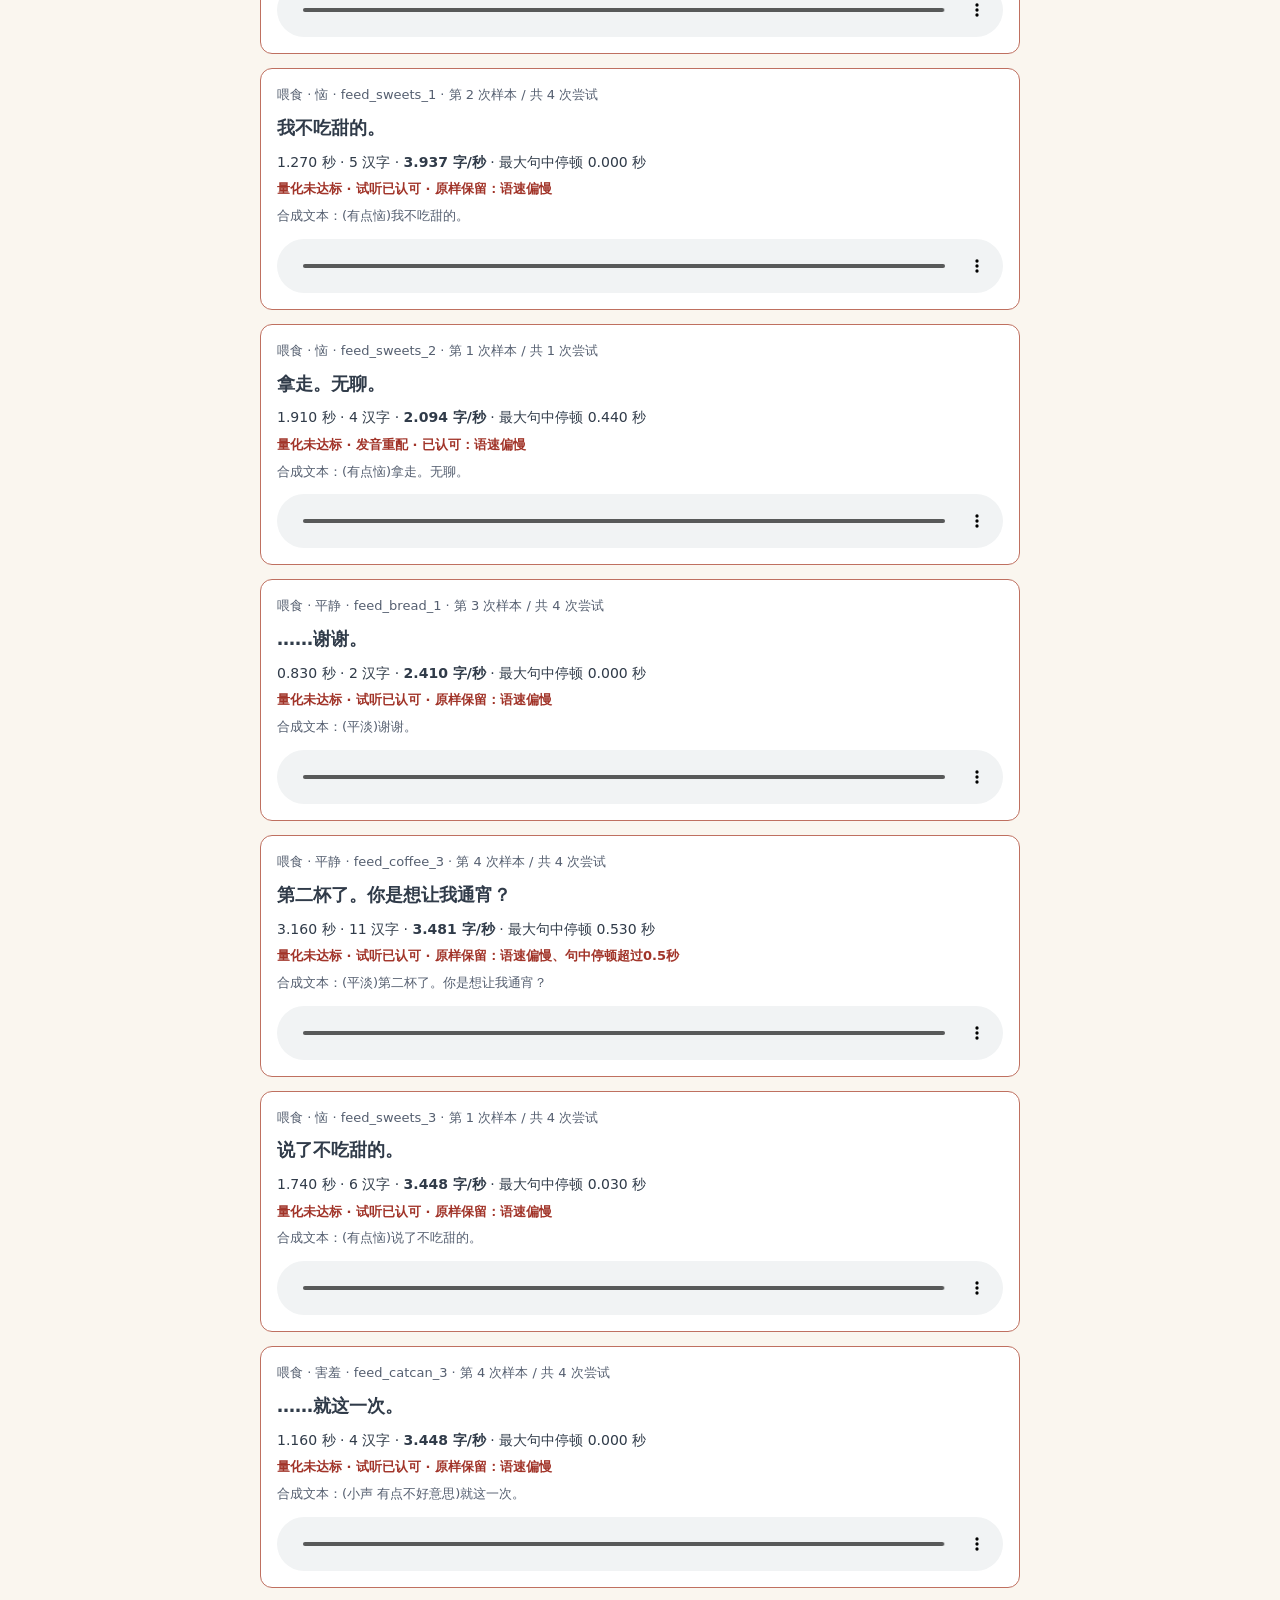
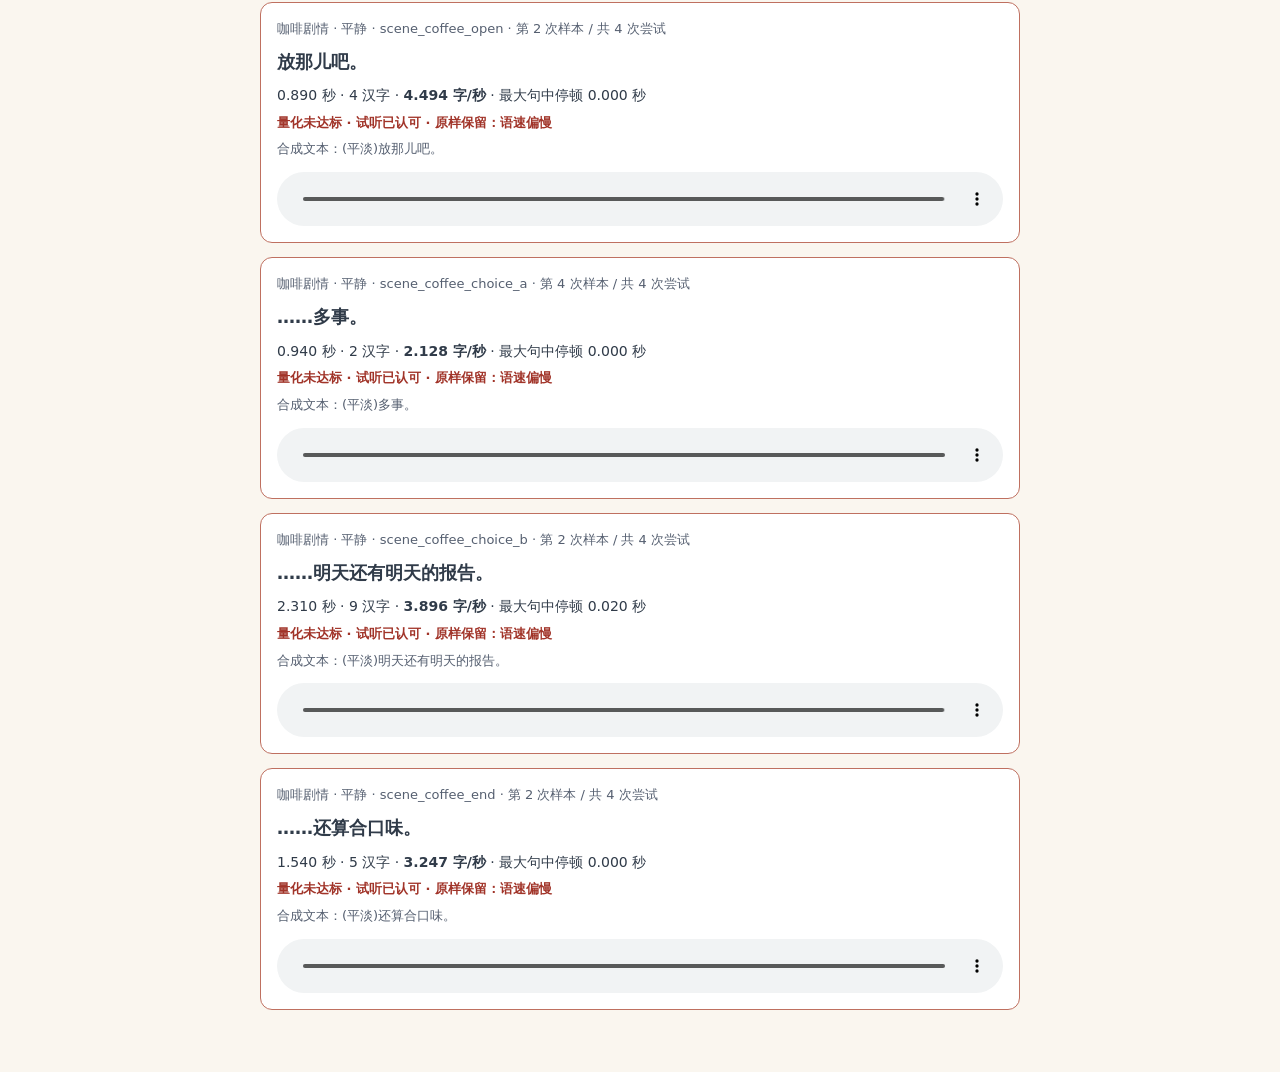
==== commit 00b91953: "chore: qi 全部认可云笙 34 句配音（含痒。原音频），全部保留" ====
--- a/assets/voice/yunsheng/listen.html
+++ b/assets/voice/yunsheng/listen.html
@@ -37,39 +37,39 @@
 <details><summary>指令与测量口径</summary><p>年轻女研究生，声音清冷、偏低，语气淡淡的。正常语速，像平时跟熟人说话，一句话连着说，不拖音、不一字一顿。标准普通话，声音实，不要气声、气泡音、夹子音、撒娇。</p>
 <p>时长按裁剪后 MP3 解码采样数计算（不含编码填充）；字数只计处理后的汉字，不计标点、括号提示与标签。静音按 −50 dB、10 ms RMS 窗检测；首尾静音各最多保留 0.15 秒，不改句中停顿、不补静音。数值验收不代替听感和发音验收。</p></details>
 <section class="row failed" data-id="poke_head_1"><div class="sub">点按 · 害羞 · poke_head_1 · 第 1 次样本 / 共 1 次尝试</div><h2>无聊。</h2><p class="metrics">0.970 秒 · 2 汉字 · <strong>2.062 字/秒</strong> · 最大句中停顿 0.000 秒</p><p class="state">量化未达标 · 发音重配 · 已认可：语速偏慢</p><div class="sub">合成文本：(小声 有点不好意思)无聊。</div><audio controls preload="metadata" aria-label="试听 无聊。" src="unified/poke_head_1.mp3?v=c62715a86eb7"></audio><p class="audio-error" role="status" aria-live="polite"></p></section>
-<section class="row failed" data-id="poke_head_2"><div class="sub">点按 · 害羞 · poke_head_2 · 第 2 次样本 / 共 4 次尝试</div><h2>……随便你。</h2><p class="metrics">0.970 秒 · 3 汉字 · <strong>3.093 字/秒</strong> · 最大句中停顿 0.000 秒</p><p class="state">量化未达标 · 新配 · 待试听：语速偏慢</p><div class="sub">合成文本：(小声 有点不好意思)随便你。</div><audio controls preload="metadata" aria-label="试听 ……随便你。" src="unified/poke_head_2.mp3?v=f8f5d7f35443"></audio><p class="audio-error" role="status" aria-live="polite"></p></section>
+<section class="row failed" data-id="poke_head_2"><div class="sub">点按 · 害羞 · poke_head_2 · 第 2 次样本 / 共 4 次尝试</div><h2>……随便你。</h2><p class="metrics">0.970 秒 · 3 汉字 · <strong>3.093 字/秒</strong> · 最大句中停顿 0.000 秒</p><p class="state">量化未达标 · 试听已认可 · 原样保留：语速偏慢</p><div class="sub">合成文本：(小声 有点不好意思)随便你。</div><audio controls preload="metadata" aria-label="试听 ……随便你。" src="unified/poke_head_2.mp3?v=f8f5d7f35443"></audio><p class="audio-error" role="status" aria-live="polite"></p></section>
 <section class="row failed" data-id="poke_face_1"><div class="sub">点按 · 恼 · poke_face_1 · 第 1 次样本 / 共 1 次尝试</div><h2>别戳。</h2><p class="metrics">1.120 秒 · 2 汉字 · <strong>1.786 字/秒</strong> · 最大句中停顿 0.010 秒</p><p class="state">量化未达标 · 发音重配 · 已认可：语速偏慢</p><div class="sub">合成文本：(有点恼)别戳。</div><audio controls preload="metadata" aria-label="试听 别戳。" src="unified/poke_face_1.mp3?v=5d40bf07c193"></audio><p class="audio-error" role="status" aria-live="polite"></p></section>
 <section class="row failed" data-id="poke_face_2"><div class="sub">点按 · 恼 · poke_face_2 · 第 1 次样本 / 共 1 次尝试</div><h2>再戳我就关门了。</h2><p class="metrics">2.260 秒 · 7 汉字 · <strong>3.097 字/秒</strong> · 最大句中停顿 0.050 秒</p><p class="state">量化未达标 · 发音重配 · 已认可：语速偏慢</p><div class="sub">合成文本：(有点恼)再戳我就关门了。</div><audio controls preload="metadata" aria-label="试听 再戳我就关门了。" src="unified/poke_face_2.mp3?v=aaf19b987a92"></audio><p class="audio-error" role="status" aria-live="polite"></p></section>
 <section class="row failed" data-id="poke_hand_1"><div class="sub">点按 · 害羞 · poke_hand_1 · 第 2 次样本 / 共 4 次尝试</div><h2>……痒。</h2><p class="metrics">0.930 秒 · 1 汉字 · <strong>1.075 字/秒</strong> · 最大句中停顿 0.020 秒</p><p class="state">量化未达标 · 发音重配未通过 · 保留原音频（qi 已决定）：语速偏慢</p><div class="sub">合成文本：(小声 有点不好意思)痒。</div><audio controls preload="metadata" aria-label="试听 ……痒。" src="unified/poke_hand_1.mp3?v=5b4e0a53ea7f"></audio><p class="audio-error" role="status" aria-live="polite"></p></section>
-<section class="row failed" data-id="poke_hand_2"><div class="sub">点按 · 害羞 · poke_hand_2 · 第 1 次样本 / 共 4 次尝试</div><h2>戳够了就走。</h2><p class="metrics">1.520 秒 · 5 汉字 · <strong>3.289 字/秒</strong> · 最大句中停顿 0.000 秒</p><p class="state">量化未达标 · 新配 · 待试听：语速偏慢</p><div class="sub">合成文本：(小声 有点不好意思)戳够了就走。</div><audio controls preload="metadata" aria-label="试听 戳够了就走。" src="unified/poke_hand_2.mp3?v=0da6bc02bfe2"></audio><p class="audio-error" role="status" aria-live="polite"></p></section>
-<section class="row failed" data-id="poke_shoulder_l_1"><div class="sub">点按 · 微笑 · poke_shoulder_l_1 · 第 3 次样本 / 共 4 次尝试</div><h2>下次记得敲门。</h2><p class="metrics">1.690 秒 · 6 汉字 · <strong>3.550 字/秒</strong> · 最大句中停顿 0.010 秒</p><p class="state">量化未达标 · 新配 · 待试听：语速偏慢</p><div class="sub">合成文本：(轻松)下次记得敲门。</div><audio controls preload="metadata" aria-label="试听 下次记得敲门。" src="unified/poke_shoulder_l_1.mp3?v=24b8c4ad7eaa"></audio><p class="audio-error" role="status" aria-live="polite"></p></section>
-<section class="row failed" data-id="poke_shoulder_l_2"><div class="sub">点按 · 恼 · poke_shoulder_l_2 · 第 1 次样本 / 共 4 次尝试</div><h2>你每天都这么闲？</h2><p class="metrics">1.870 秒 · 7 汉字 · <strong>3.743 字/秒</strong> · 最大句中停顿 0.040 秒</p><p class="state">量化未达标 · 新配 · 待试听：语速偏慢</p><div class="sub">合成文本：(有点恼)你每天都这么闲？</div><audio controls preload="metadata" aria-label="试听 你每天都这么闲？" src="unified/poke_shoulder_l_2.mp3?v=1c148ddcf98a"></audio><p class="audio-error" role="status" aria-live="polite"></p></section>
-<section class="row failed" data-id="poke_shoulder_r_1"><div class="sub">点按 · 恼 · poke_shoulder_r_1 · 第 4 次样本 / 共 4 次尝试</div><h2>……你手很闲？</h2><p class="metrics">1.450 秒 · 4 汉字 · <strong>2.759 字/秒</strong> · 最大句中停顿 0.000 秒</p><p class="state">量化未达标 · 新配 · 待试听：语速偏慢</p><div class="sub">合成文本：(有点恼)你手很闲？</div><audio controls preload="metadata" aria-label="试听 ……你手很闲？" src="unified/poke_shoulder_r_1.mp3?v=9456516896c7"></audio><p class="audio-error" role="status" aria-live="polite"></p></section>
-<section class="row failed" data-id="poke_shoulder_r_2"><div class="sub">点按 · 恼 · poke_shoulder_r_2 · 第 2 次样本 / 共 4 次尝试</div><h2>我在看报告。</h2><p class="metrics">1.220 秒 · 5 汉字 · <strong>4.098 字/秒</strong> · 最大句中停顿 0.010 秒</p><p class="state">量化未达标 · 新配 · 待试听：语速偏慢</p><div class="sub">合成文本：(有点恼)我在看报告。</div><audio controls preload="metadata" aria-label="试听 我在看报告。" src="unified/poke_shoulder_r_2.mp3?v=fafc48761c9f"></audio><p class="audio-error" role="status" aria-live="polite"></p></section>
-<section class="row failed" data-id="chat_01"><div class="sub">聊天 · 微笑 · chat_01 · 第 2 次样本 / 共 4 次尝试</div><h2>今天的报告写了六千字。</h2><p class="metrics">2.980 秒 · 10 汉字 · <strong>3.356 字/秒</strong> · 最大句中停顿 0.160 秒</p><p class="state">量化未达标 · 新配 · 待试听：语速偏慢</p><div class="sub">合成文本：(轻松)今天的报告写了六千字。</div><audio controls preload="metadata" aria-label="试听 今天的报告写了六千字。" src="unified/chat_01.mp3?v=0f05a424e313"></audio><p class="audio-error" role="status" aria-live="polite"></p></section>
-<section class="row failed" data-id="chat_02"><div class="sub">聊天 · 害羞 · chat_02 · 第 3 次样本 / 共 4 次尝试</div><h2>楼道那只猫又来了。</h2><p class="metrics">2.850 秒 · 8 汉字 · <strong>2.807 字/秒</strong> · 最大句中停顿 0.020 秒</p><p class="state">量化未达标 · 新配 · 待试听：语速偏慢</p><div class="sub">合成文本：(小声 有点不好意思)楼道那只猫又来了。</div><audio controls preload="metadata" aria-label="试听 楼道那只猫又来了。" src="unified/chat_02.mp3?v=ba6a5abbb3e9"></audio><p class="audio-error" role="status" aria-live="polite"></p></section>
-<section class="row failed" data-id="chat_03"><div class="sub">聊天 · 微笑 · chat_03 · 第 4 次样本 / 共 4 次尝试</div><h2>黑咖啡，不加糖。</h2><p class="metrics">1.930 秒 · 6 汉字 · <strong>3.109 字/秒</strong> · 最大句中停顿 0.380 秒</p><p class="state">量化未达标 · 新配 · 待试听：语速偏慢</p><div class="sub">合成文本：(轻松)黑咖啡，不加糖。</div><audio controls preload="metadata" aria-label="试听 黑咖啡，不加糖。" src="unified/chat_03.mp3?v=bfc16915066f"></audio><p class="audio-error" role="status" aria-live="polite"></p></section>
-<section class="row failed" data-id="chat_04"><div class="sub">聊天 · 微笑 · chat_04 · 第 2 次样本 / 共 4 次尝试</div><h2>夜澜的棋下得还行。</h2><p class="metrics">2.100 秒 · 8 汉字 · <strong>3.810 字/秒</strong> · 最大句中停顿 0.000 秒</p><p class="state">量化未达标 · 新配 · 待试听：语速偏慢</p><div class="sub">合成文本：(轻松)夜澜的棋下得还行。</div><audio controls preload="metadata" aria-label="试听 夜澜的棋下得还行。" src="unified/chat_04.mp3?v=67923120c368"></audio><p class="audio-error" role="status" aria-live="polite"></p></section>
-<section class="row failed" data-id="chat_05"><div class="sub">聊天 · 恼 · chat_05 · 第 3 次样本 / 共 4 次尝试</div><h2>实验室的灯坏了两天，没人修。</h2><p class="metrics">3.110 秒 · 12 汉字 · <strong>3.859 字/秒</strong> · 最大句中停顿 0.240 秒</p><p class="state">量化未达标 · 新配 · 待试听：语速偏慢</p><div class="sub">合成文本：(有点恼)实验室的灯坏了两天，没人修。</div><audio controls preload="metadata" aria-label="试听 实验室的灯坏了两天，没人修。" src="unified/chat_05.mp3?v=07429217630a"></audio><p class="audio-error" role="status" aria-live="polite"></p></section>
+<section class="row failed" data-id="poke_hand_2"><div class="sub">点按 · 害羞 · poke_hand_2 · 第 1 次样本 / 共 4 次尝试</div><h2>戳够了就走。</h2><p class="metrics">1.520 秒 · 5 汉字 · <strong>3.289 字/秒</strong> · 最大句中停顿 0.000 秒</p><p class="state">量化未达标 · 试听已认可 · 原样保留：语速偏慢</p><div class="sub">合成文本：(小声 有点不好意思)戳够了就走。</div><audio controls preload="metadata" aria-label="试听 戳够了就走。" src="unified/poke_hand_2.mp3?v=0da6bc02bfe2"></audio><p class="audio-error" role="status" aria-live="polite"></p></section>
+<section class="row failed" data-id="poke_shoulder_l_1"><div class="sub">点按 · 微笑 · poke_shoulder_l_1 · 第 3 次样本 / 共 4 次尝试</div><h2>下次记得敲门。</h2><p class="metrics">1.690 秒 · 6 汉字 · <strong>3.550 字/秒</strong> · 最大句中停顿 0.010 秒</p><p class="state">量化未达标 · 试听已认可 · 原样保留：语速偏慢</p><div class="sub">合成文本：(轻松)下次记得敲门。</div><audio controls preload="metadata" aria-label="试听 下次记得敲门。" src="unified/poke_shoulder_l_1.mp3?v=24b8c4ad7eaa"></audio><p class="audio-error" role="status" aria-live="polite"></p></section>
+<section class="row failed" data-id="poke_shoulder_l_2"><div class="sub">点按 · 恼 · poke_shoulder_l_2 · 第 1 次样本 / 共 4 次尝试</div><h2>你每天都这么闲？</h2><p class="metrics">1.870 秒 · 7 汉字 · <strong>3.743 字/秒</strong> · 最大句中停顿 0.040 秒</p><p class="state">量化未达标 · 试听已认可 · 原样保留：语速偏慢</p><div class="sub">合成文本：(有点恼)你每天都这么闲？</div><audio controls preload="metadata" aria-label="试听 你每天都这么闲？" src="unified/poke_shoulder_l_2.mp3?v=1c148ddcf98a"></audio><p class="audio-error" role="status" aria-live="polite"></p></section>
+<section class="row failed" data-id="poke_shoulder_r_1"><div class="sub">点按 · 恼 · poke_shoulder_r_1 · 第 4 次样本 / 共 4 次尝试</div><h2>……你手很闲？</h2><p class="metrics">1.450 秒 · 4 汉字 · <strong>2.759 字/秒</strong> · 最大句中停顿 0.000 秒</p><p class="state">量化未达标 · 试听已认可 · 原样保留：语速偏慢</p><div class="sub">合成文本：(有点恼)你手很闲？</div><audio controls preload="metadata" aria-label="试听 ……你手很闲？" src="unified/poke_shoulder_r_1.mp3?v=9456516896c7"></audio><p class="audio-error" role="status" aria-live="polite"></p></section>
+<section class="row failed" data-id="poke_shoulder_r_2"><div class="sub">点按 · 恼 · poke_shoulder_r_2 · 第 2 次样本 / 共 4 次尝试</div><h2>我在看报告。</h2><p class="metrics">1.220 秒 · 5 汉字 · <strong>4.098 字/秒</strong> · 最大句中停顿 0.010 秒</p><p class="state">量化未达标 · 试听已认可 · 原样保留：语速偏慢</p><div class="sub">合成文本：(有点恼)我在看报告。</div><audio controls preload="metadata" aria-label="试听 我在看报告。" src="unified/poke_shoulder_r_2.mp3?v=fafc48761c9f"></audio><p class="audio-error" role="status" aria-live="polite"></p></section>
+<section class="row failed" data-id="chat_01"><div class="sub">聊天 · 微笑 · chat_01 · 第 2 次样本 / 共 4 次尝试</div><h2>今天的报告写了六千字。</h2><p class="metrics">2.980 秒 · 10 汉字 · <strong>3.356 字/秒</strong> · 最大句中停顿 0.160 秒</p><p class="state">量化未达标 · 试听已认可 · 原样保留：语速偏慢</p><div class="sub">合成文本：(轻松)今天的报告写了六千字。</div><audio controls preload="metadata" aria-label="试听 今天的报告写了六千字。" src="unified/chat_01.mp3?v=0f05a424e313"></audio><p class="audio-error" role="status" aria-live="polite"></p></section>
+<section class="row failed" data-id="chat_02"><div class="sub">聊天 · 害羞 · chat_02 · 第 3 次样本 / 共 4 次尝试</div><h2>楼道那只猫又来了。</h2><p class="metrics">2.850 秒 · 8 汉字 · <strong>2.807 字/秒</strong> · 最大句中停顿 0.020 秒</p><p class="state">量化未达标 · 试听已认可 · 原样保留：语速偏慢</p><div class="sub">合成文本：(小声 有点不好意思)楼道那只猫又来了。</div><audio controls preload="metadata" aria-label="试听 楼道那只猫又来了。" src="unified/chat_02.mp3?v=ba6a5abbb3e9"></audio><p class="audio-error" role="status" aria-live="polite"></p></section>
+<section class="row failed" data-id="chat_03"><div class="sub">聊天 · 微笑 · chat_03 · 第 4 次样本 / 共 4 次尝试</div><h2>黑咖啡，不加糖。</h2><p class="metrics">1.930 秒 · 6 汉字 · <strong>3.109 字/秒</strong> · 最大句中停顿 0.380 秒</p><p class="state">量化未达标 · 试听已认可 · 原样保留：语速偏慢</p><div class="sub">合成文本：(轻松)黑咖啡，不加糖。</div><audio controls preload="metadata" aria-label="试听 黑咖啡，不加糖。" src="unified/chat_03.mp3?v=bfc16915066f"></audio><p class="audio-error" role="status" aria-live="polite"></p></section>
+<section class="row failed" data-id="chat_04"><div class="sub">聊天 · 微笑 · chat_04 · 第 2 次样本 / 共 4 次尝试</div><h2>夜澜的棋下得还行。</h2><p class="metrics">2.100 秒 · 8 汉字 · <strong>3.810 字/秒</strong> · 最大句中停顿 0.000 秒</p><p class="state">量化未达标 · 试听已认可 · 原样保留：语速偏慢</p><div class="sub">合成文本：(轻松)夜澜的棋下得还行。</div><audio controls preload="metadata" aria-label="试听 夜澜的棋下得还行。" src="unified/chat_04.mp3?v=67923120c368"></audio><p class="audio-error" role="status" aria-live="polite"></p></section>
+<section class="row failed" data-id="chat_05"><div class="sub">聊天 · 恼 · chat_05 · 第 3 次样本 / 共 4 次尝试</div><h2>实验室的灯坏了两天，没人修。</h2><p class="metrics">3.110 秒 · 12 汉字 · <strong>3.859 字/秒</strong> · 最大句中停顿 0.240 秒</p><p class="state">量化未达标 · 试听已认可 · 原样保留：语速偏慢</p><div class="sub">合成文本：(有点恼)实验室的灯坏了两天，没人修。</div><audio controls preload="metadata" aria-label="试听 实验室的灯坏了两天，没人修。" src="unified/chat_05.mp3?v=07429217630a"></audio><p class="audio-error" role="status" aria-live="polite"></p></section>
 <section class="row failed" data-id="chat_06"><div class="sub">聊天 · 害羞 · chat_06 · 第 1 次样本 / 共 4 次尝试</div><h2>……你居然还记得我不吃甜的。</h2><p class="metrics">2.580 秒 · 11 汉字 · <strong>4.264 字/秒</strong> · 最大句中停顿 0.070 秒</p><p class="state">量化未达标 · 试听已认可 · 原样保留：语速偏慢</p><div class="sub">合成文本：(小声 有点不好意思)你居然还记得我不吃甜的。</div><audio controls preload="metadata" aria-label="试听 ……你居然还记得我不吃甜的。" src="unified/chat_06.mp3?v=17a829c76f01"></audio><p class="audio-error" role="status" aria-live="polite"></p></section>
 <section class="row failed" data-id="chat_07"><div class="sub">聊天 · 平静 · chat_07 · 第 1 次样本 / 共 4 次尝试</div><h2>明天半夜可能要去现场。</h2><p class="metrics">2.850 秒 · 10 汉字 · <strong>3.509 字/秒</strong> · 最大句中停顿 0.010 秒</p><p class="state">量化未达标 · 试听已认可 · 原样保留：语速偏慢</p><div class="sub">合成文本：(平淡)明天半夜可能要去现场。</div><audio controls preload="metadata" aria-label="试听 明天半夜可能要去现场。" src="unified/chat_07.mp3?v=936d685236de"></audio><p class="audio-error" role="status" aria-live="polite"></p></section>
 <section class="row failed" data-id="chat_08"><div class="sub">聊天 · 微笑 · chat_08 · 第 1 次样本 / 共 1 次尝试</div><h2>推理小说看到一半，凶手太蠢了。</h2><p class="metrics">3.900 秒 · 13 汉字 · <strong>3.333 字/秒</strong> · 最大句中停顿 0.270 秒</p><p class="state">量化未达标 · 发音重配 · 已认可：语速偏慢</p><div class="sub">合成文本：(轻松)推理小说看到一半，凶手太蠢了。</div><audio controls preload="metadata" aria-label="试听 推理小说看到一半，凶手太蠢了。" src="unified/chat_08.mp3?v=24339290c65e"></audio><p class="audio-error" role="status" aria-live="polite"></p></section>
-<section class="row failed" data-id="chat_09"><div class="sub">聊天 · 恼 · chat_09 · 第 1 次样本 / 共 4 次尝试</div><h2>无聊的问题就别问了。</h2><p class="metrics">2.240 秒 · 9 汉字 · <strong>4.018 字/秒</strong> · 最大句中停顿 0.010 秒</p><p class="state">量化未达标 · 新配 · 待试听：语速偏慢</p><div class="sub">合成文本：(有点恼)无聊的问题就别问了。</div><audio controls preload="metadata" aria-label="试听 无聊的问题就别问了。" src="unified/chat_09.mp3?v=27571120a7d2"></audio><p class="audio-error" role="status" aria-live="polite"></p></section>
+<section class="row failed" data-id="chat_09"><div class="sub">聊天 · 恼 · chat_09 · 第 1 次样本 / 共 4 次尝试</div><h2>无聊的问题就别问了。</h2><p class="metrics">2.240 秒 · 9 汉字 · <strong>4.018 字/秒</strong> · 最大句中停顿 0.010 秒</p><p class="state">量化未达标 · 试听已认可 · 原样保留：语速偏慢</p><div class="sub">合成文本：(有点恼)无聊的问题就别问了。</div><audio controls preload="metadata" aria-label="试听 无聊的问题就别问了。" src="unified/chat_09.mp3?v=27571120a7d2"></audio><p class="audio-error" role="status" aria-live="polite"></p></section>
 <section class="row failed" data-id="chat_10"><div class="sub">聊天 · 害羞 · chat_10 · 第 2 次样本 / 共 4 次尝试</div><h2>……今天，谢谢你。</h2><p class="metrics">2.260 秒 · 5 汉字 · <strong>2.212 字/秒</strong> · 最大句中停顿 0.090 秒</p><p class="state">量化未达标 · 试听已认可 · 原样保留：语速偏慢</p><div class="sub">合成文本：(小声 有点不好意思)今天，谢谢你。</div><audio controls preload="metadata" aria-label="试听 ……今天，谢谢你。" src="unified/chat_10.mp3?v=96ad663eb574"></audio><p class="audio-error" role="status" aria-live="polite"></p></section>
 <section class="row failed" data-id="feed_coffee_1"><div class="sub">喂食 · 平静 · feed_coffee_1 · 第 2 次样本 / 共 2 次尝试</div><h2>……放那儿吧。</h2><p class="metrics">1.120 秒 · 4 汉字 · <strong>3.571 字/秒</strong> · 最大句中停顿 0.030 秒</p><p class="state">量化未达标 · 发音重配 · 已认可：语速偏慢</p><div class="sub">合成文本：(平淡)放那儿吧。</div><audio controls preload="metadata" aria-label="试听 ……放那儿吧。" src="unified/feed_coffee_1.mp3?v=e4a1c4739756"></audio><p class="audio-error" role="status" aria-live="polite"></p></section>
 <section class="row failed" data-id="feed_coffee_2"><div class="sub">喂食 · 平静 · feed_coffee_2 · 第 4 次样本 / 共 4 次尝试</div><h2>还算合口味。</h2><p class="metrics">1.300 秒 · 5 汉字 · <strong>3.846 字/秒</strong> · 最大句中停顿 0.000 秒</p><p class="state">量化未达标 · 试听已认可 · 原样保留：语速偏慢</p><div class="sub">合成文本：(平淡)还算合口味。</div><audio controls preload="metadata" aria-label="试听 还算合口味。" src="unified/feed_coffee_2.mp3?v=7ee47f235ad2"></audio><p class="audio-error" role="status" aria-live="polite"></p></section>
-<section class="row failed" data-id="feed_catcan_1"><div class="sub">喂食 · 害羞 · feed_catcan_1 · 第 2 次样本 / 共 4 次尝试</div><h2>给我这个干什么。无聊。</h2><p class="metrics">3.450 秒 · 9 汉字 · <strong>2.609 字/秒</strong> · 最大句中停顿 0.260 秒</p><p class="state">量化未达标 · 新配 · 待试听：语速偏慢</p><div class="sub">合成文本：(小声 有点不好意思)给我这个干什么。无聊。</div><audio controls preload="metadata" aria-label="试听 给我这个干什么。无聊。" src="unified/feed_catcan_1.mp3?v=947da36d914e"></audio><p class="audio-error" role="status" aria-live="polite"></p></section>
+<section class="row failed" data-id="feed_catcan_1"><div class="sub">喂食 · 害羞 · feed_catcan_1 · 第 2 次样本 / 共 4 次尝试</div><h2>给我这个干什么。无聊。</h2><p class="metrics">3.450 秒 · 9 汉字 · <strong>2.609 字/秒</strong> · 最大句中停顿 0.260 秒</p><p class="state">量化未达标 · 试听已认可 · 原样保留：语速偏慢</p><div class="sub">合成文本：(小声 有点不好意思)给我这个干什么。无聊。</div><audio controls preload="metadata" aria-label="试听 给我这个干什么。无聊。" src="unified/feed_catcan_1.mp3?v=947da36d914e"></audio><p class="audio-error" role="status" aria-live="polite"></p></section>
 <section class="row failed" data-id="feed_catcan_2"><div class="sub">喂食 · 害羞 · feed_catcan_2 · 第 1 次样本 / 共 1 次尝试</div><h2>……楼道那只猫会吃。</h2><p class="metrics">2.660 秒 · 7 汉字 · <strong>2.632 字/秒</strong> · 最大句中停顿 0.270 秒</p><p class="state">量化未达标 · 发音重配 · 已认可：语速偏慢</p><div class="sub">合成文本：(小声 有点不好意思)楼道那只猫会吃。</div><audio controls preload="metadata" aria-label="试听 ……楼道那只猫会吃。" src="unified/feed_catcan_2.mp3?v=db10d0806896"></audio><p class="audio-error" role="status" aria-live="polite"></p></section>
-<section class="row failed" data-id="feed_sweets_1"><div class="sub">喂食 · 恼 · feed_sweets_1 · 第 2 次样本 / 共 4 次尝试</div><h2>我不吃甜的。</h2><p class="metrics">1.270 秒 · 5 汉字 · <strong>3.937 字/秒</strong> · 最大句中停顿 0.000 秒</p><p class="state">量化未达标 · 新配 · 待试听：语速偏慢</p><div class="sub">合成文本：(有点恼)我不吃甜的。</div><audio controls preload="metadata" aria-label="试听 我不吃甜的。" src="unified/feed_sweets_1.mp3?v=f32192d8507f"></audio><p class="audio-error" role="status" aria-live="polite"></p></section>
+<section class="row failed" data-id="feed_sweets_1"><div class="sub">喂食 · 恼 · feed_sweets_1 · 第 2 次样本 / 共 4 次尝试</div><h2>我不吃甜的。</h2><p class="metrics">1.270 秒 · 5 汉字 · <strong>3.937 字/秒</strong> · 最大句中停顿 0.000 秒</p><p class="state">量化未达标 · 试听已认可 · 原样保留：语速偏慢</p><div class="sub">合成文本：(有点恼)我不吃甜的。</div><audio controls preload="metadata" aria-label="试听 我不吃甜的。" src="unified/feed_sweets_1.mp3?v=f32192d8507f"></audio><p class="audio-error" role="status" aria-live="polite"></p></section>
 <section class="row failed" data-id="feed_sweets_2"><div class="sub">喂食 · 恼 · feed_sweets_2 · 第 1 次样本 / 共 1 次尝试</div><h2>拿走。无聊。</h2><p class="metrics">1.910 秒 · 4 汉字 · <strong>2.094 字/秒</strong> · 最大句中停顿 0.440 秒</p><p class="state">量化未达标 · 发音重配 · 已认可：语速偏慢</p><div class="sub">合成文本：(有点恼)拿走。无聊。</div><audio controls preload="metadata" aria-label="试听 拿走。无聊。" src="unified/feed_sweets_2.mp3?v=9e9eb45311ba"></audio><p class="audio-error" role="status" aria-live="polite"></p></section>
-<section class="row failed" data-id="feed_bread_1"><div class="sub">喂食 · 平静 · feed_bread_1 · 第 3 次样本 / 共 4 次尝试</div><h2>……谢谢。</h2><p class="metrics">0.830 秒 · 2 汉字 · <strong>2.410 字/秒</strong> · 最大句中停顿 0.000 秒</p><p class="state">量化未达标 · 新配 · 待试听：语速偏慢</p><div class="sub">合成文本：(平淡)谢谢。</div><audio controls preload="metadata" aria-label="试听 ……谢谢。" src="unified/feed_bread_1.mp3?v=2995337a7cdb"></audio><p class="audio-error" role="status" aria-live="polite"></p></section>
-<section class="row failed" data-id="feed_coffee_3"><div class="sub">喂食 · 平静 · feed_coffee_3 · 第 4 次样本 / 共 4 次尝试</div><h2>第二杯了。你是想让我通宵？</h2><p class="metrics">3.160 秒 · 11 汉字 · <strong>3.481 字/秒</strong> · 最大句中停顿 0.530 秒</p><p class="state">量化未达标 · 新配 · 待试听：语速偏慢、句中停顿超过0.5秒</p><div class="sub">合成文本：(平淡)第二杯了。你是想让我通宵？</div><audio controls preload="metadata" aria-label="试听 第二杯了。你是想让我通宵？" src="unified/feed_coffee_3.mp3?v=0bc8d6e07ef7"></audio><p class="audio-error" role="status" aria-live="polite"></p></section>
-<section class="row failed" data-id="feed_sweets_3"><div class="sub">喂食 · 恼 · feed_sweets_3 · 第 1 次样本 / 共 4 次尝试</div><h2>说了不吃甜的。</h2><p class="metrics">1.740 秒 · 6 汉字 · <strong>3.448 字/秒</strong> · 最大句中停顿 0.030 秒</p><p class="state">量化未达标 · 新配 · 待试听：语速偏慢</p><div class="sub">合成文本：(有点恼)说了不吃甜的。</div><audio controls preload="metadata" aria-label="试听 说了不吃甜的。" src="unified/feed_sweets_3.mp3?v=6b1e7b2d7fe7"></audio><p class="audio-error" role="status" aria-live="polite"></p></section>
-<section class="row failed" data-id="feed_catcan_3"><div class="sub">喂食 · 害羞 · feed_catcan_3 · 第 4 次样本 / 共 4 次尝试</div><h2>……就这一次。</h2><p class="metrics">1.160 秒 · 4 汉字 · <strong>3.448 字/秒</strong> · 最大句中停顿 0.000 秒</p><p class="state">量化未达标 · 新配 · 待试听：语速偏慢</p><div class="sub">合成文本：(小声 有点不好意思)就这一次。</div><audio controls preload="metadata" aria-label="试听 ……就这一次。" src="unified/feed_catcan_3.mp3?v=b8efadfc80aa"></audio><p class="audio-error" role="status" aria-live="polite"></p></section>
-<section class="row failed" data-id="scene_coffee_open"><div class="sub">咖啡剧情 · 平静 · scene_coffee_open · 第 2 次样本 / 共 4 次尝试</div><h2>放那儿吧。</h2><p class="metrics">0.890 秒 · 4 汉字 · <strong>4.494 字/秒</strong> · 最大句中停顿 0.000 秒</p><p class="state">量化未达标 · 新配 · 待试听：语速偏慢</p><div class="sub">合成文本：(平淡)放那儿吧。</div><audio controls preload="metadata" aria-label="试听 放那儿吧。" src="unified/scene_coffee_open.mp3?v=cfe310210309"></audio><p class="audio-error" role="status" aria-live="polite"></p></section>
-<section class="row failed" data-id="scene_coffee_choice_a"><div class="sub">咖啡剧情 · 平静 · scene_coffee_choice_a · 第 4 次样本 / 共 4 次尝试</div><h2>……多事。</h2><p class="metrics">0.940 秒 · 2 汉字 · <strong>2.128 字/秒</strong> · 最大句中停顿 0.000 秒</p><p class="state">量化未达标 · 新配 · 待试听：语速偏慢</p><div class="sub">合成文本：(平淡)多事。</div><audio controls preload="metadata" aria-label="试听 ……多事。" src="unified/scene_coffee_choice_a.mp3?v=d3b3ba8ca178"></audio><p class="audio-error" role="status" aria-live="polite"></p></section>
-<section class="row failed" data-id="scene_coffee_choice_b"><div class="sub">咖啡剧情 · 平静 · scene_coffee_choice_b · 第 2 次样本 / 共 4 次尝试</div><h2>……明天还有明天的报告。</h2><p class="metrics">2.310 秒 · 9 汉字 · <strong>3.896 字/秒</strong> · 最大句中停顿 0.020 秒</p><p class="state">量化未达标 · 新配 · 待试听：语速偏慢</p><div class="sub">合成文本：(平淡)明天还有明天的报告。</div><audio controls preload="metadata" aria-label="试听 ……明天还有明天的报告。" src="unified/scene_coffee_choice_b.mp3?v=03e4c3a91749"></audio><p class="audio-error" role="status" aria-live="polite"></p></section>
-<section class="row failed" data-id="scene_coffee_end"><div class="sub">咖啡剧情 · 平静 · scene_coffee_end · 第 2 次样本 / 共 4 次尝试</div><h2>……还算合口味。</h2><p class="metrics">1.540 秒 · 5 汉字 · <strong>3.247 字/秒</strong> · 最大句中停顿 0.000 秒</p><p class="state">量化未达标 · 新配 · 待试听：语速偏慢</p><div class="sub">合成文本：(平淡)还算合口味。</div><audio controls preload="metadata" aria-label="试听 ……还算合口味。" src="unified/scene_coffee_end.mp3?v=7eb5241956e1"></audio><p class="audio-error" role="status" aria-live="polite"></p></section>
+<section class="row failed" data-id="feed_bread_1"><div class="sub">喂食 · 平静 · feed_bread_1 · 第 3 次样本 / 共 4 次尝试</div><h2>……谢谢。</h2><p class="metrics">0.830 秒 · 2 汉字 · <strong>2.410 字/秒</strong> · 最大句中停顿 0.000 秒</p><p class="state">量化未达标 · 试听已认可 · 原样保留：语速偏慢</p><div class="sub">合成文本：(平淡)谢谢。</div><audio controls preload="metadata" aria-label="试听 ……谢谢。" src="unified/feed_bread_1.mp3?v=2995337a7cdb"></audio><p class="audio-error" role="status" aria-live="polite"></p></section>
+<section class="row failed" data-id="feed_coffee_3"><div class="sub">喂食 · 平静 · feed_coffee_3 · 第 4 次样本 / 共 4 次尝试</div><h2>第二杯了。你是想让我通宵？</h2><p class="metrics">3.160 秒 · 11 汉字 · <strong>3.481 字/秒</strong> · 最大句中停顿 0.530 秒</p><p class="state">量化未达标 · 试听已认可 · 原样保留：语速偏慢、句中停顿超过0.5秒</p><div class="sub">合成文本：(平淡)第二杯了。你是想让我通宵？</div><audio controls preload="metadata" aria-label="试听 第二杯了。你是想让我通宵？" src="unified/feed_coffee_3.mp3?v=0bc8d6e07ef7"></audio><p class="audio-error" role="status" aria-live="polite"></p></section>
+<section class="row failed" data-id="feed_sweets_3"><div class="sub">喂食 · 恼 · feed_sweets_3 · 第 1 次样本 / 共 4 次尝试</div><h2>说了不吃甜的。</h2><p class="metrics">1.740 秒 · 6 汉字 · <strong>3.448 字/秒</strong> · 最大句中停顿 0.030 秒</p><p class="state">量化未达标 · 试听已认可 · 原样保留：语速偏慢</p><div class="sub">合成文本：(有点恼)说了不吃甜的。</div><audio controls preload="metadata" aria-label="试听 说了不吃甜的。" src="unified/feed_sweets_3.mp3?v=6b1e7b2d7fe7"></audio><p class="audio-error" role="status" aria-live="polite"></p></section>
+<section class="row failed" data-id="feed_catcan_3"><div class="sub">喂食 · 害羞 · feed_catcan_3 · 第 4 次样本 / 共 4 次尝试</div><h2>……就这一次。</h2><p class="metrics">1.160 秒 · 4 汉字 · <strong>3.448 字/秒</strong> · 最大句中停顿 0.000 秒</p><p class="state">量化未达标 · 试听已认可 · 原样保留：语速偏慢</p><div class="sub">合成文本：(小声 有点不好意思)就这一次。</div><audio controls preload="metadata" aria-label="试听 ……就这一次。" src="unified/feed_catcan_3.mp3?v=b8efadfc80aa"></audio><p class="audio-error" role="status" aria-live="polite"></p></section>
+<section class="row failed" data-id="scene_coffee_open"><div class="sub">咖啡剧情 · 平静 · scene_coffee_open · 第 2 次样本 / 共 4 次尝试</div><h2>放那儿吧。</h2><p class="metrics">0.890 秒 · 4 汉字 · <strong>4.494 字/秒</strong> · 最大句中停顿 0.000 秒</p><p class="state">量化未达标 · 试听已认可 · 原样保留：语速偏慢</p><div class="sub">合成文本：(平淡)放那儿吧。</div><audio controls preload="metadata" aria-label="试听 放那儿吧。" src="unified/scene_coffee_open.mp3?v=cfe310210309"></audio><p class="audio-error" role="status" aria-live="polite"></p></section>
+<section class="row failed" data-id="scene_coffee_choice_a"><div class="sub">咖啡剧情 · 平静 · scene_coffee_choice_a · 第 4 次样本 / 共 4 次尝试</div><h2>……多事。</h2><p class="metrics">0.940 秒 · 2 汉字 · <strong>2.128 字/秒</strong> · 最大句中停顿 0.000 秒</p><p class="state">量化未达标 · 试听已认可 · 原样保留：语速偏慢</p><div class="sub">合成文本：(平淡)多事。</div><audio controls preload="metadata" aria-label="试听 ……多事。" src="unified/scene_coffee_choice_a.mp3?v=d3b3ba8ca178"></audio><p class="audio-error" role="status" aria-live="polite"></p></section>
+<section class="row failed" data-id="scene_coffee_choice_b"><div class="sub">咖啡剧情 · 平静 · scene_coffee_choice_b · 第 2 次样本 / 共 4 次尝试</div><h2>……明天还有明天的报告。</h2><p class="metrics">2.310 秒 · 9 汉字 · <strong>3.896 字/秒</strong> · 最大句中停顿 0.020 秒</p><p class="state">量化未达标 · 试听已认可 · 原样保留：语速偏慢</p><div class="sub">合成文本：(平淡)明天还有明天的报告。</div><audio controls preload="metadata" aria-label="试听 ……明天还有明天的报告。" src="unified/scene_coffee_choice_b.mp3?v=03e4c3a91749"></audio><p class="audio-error" role="status" aria-live="polite"></p></section>
+<section class="row failed" data-id="scene_coffee_end"><div class="sub">咖啡剧情 · 平静 · scene_coffee_end · 第 2 次样本 / 共 4 次尝试</div><h2>……还算合口味。</h2><p class="metrics">1.540 秒 · 5 汉字 · <strong>3.247 字/秒</strong> · 最大句中停顿 0.000 秒</p><p class="state">量化未达标 · 试听已认可 · 原样保留：语速偏慢</p><div class="sub">合成文本：(平淡)还算合口味。</div><audio controls preload="metadata" aria-label="试听 ……还算合口味。" src="unified/scene_coffee_end.mp3?v=7eb5241956e1"></audio><p class="audio-error" role="status" aria-live="polite"></p></section>
 </main>
 <script>
 document.querySelectorAll('audio').forEach(function (audio) {
